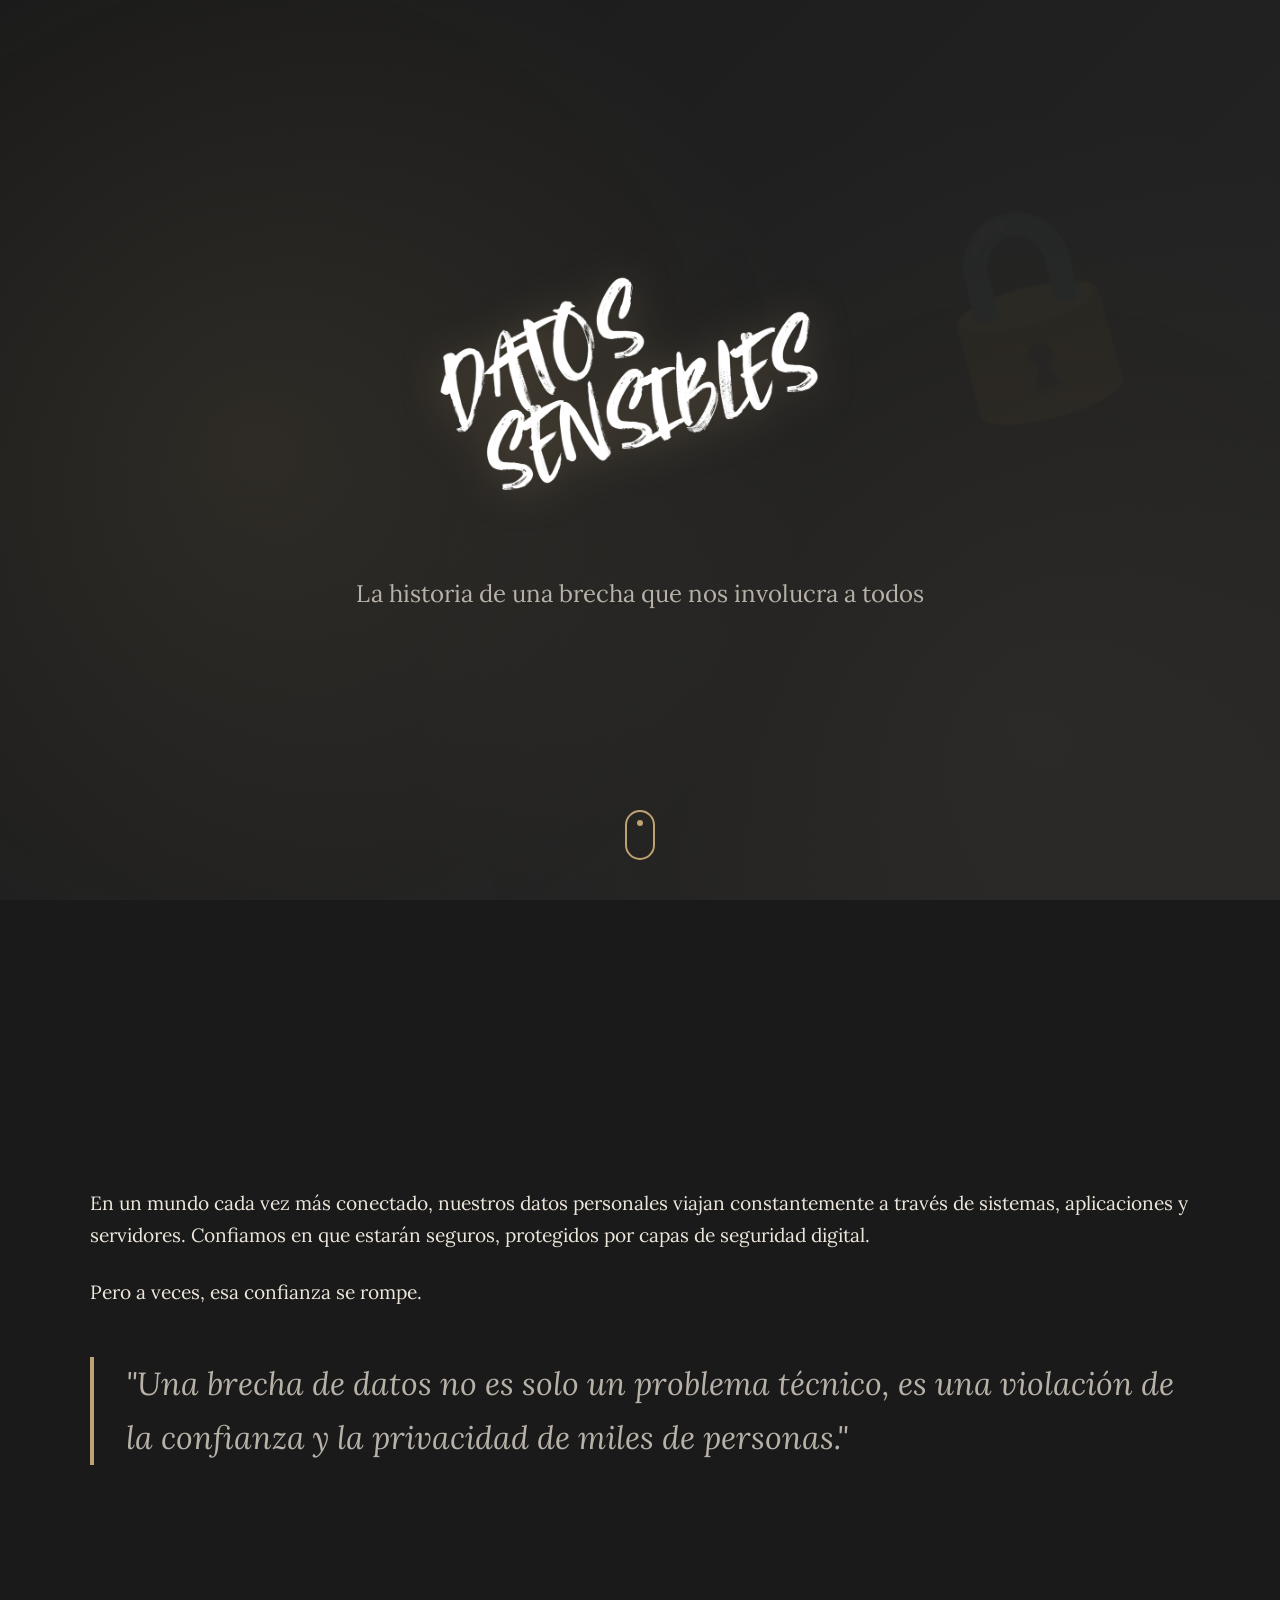
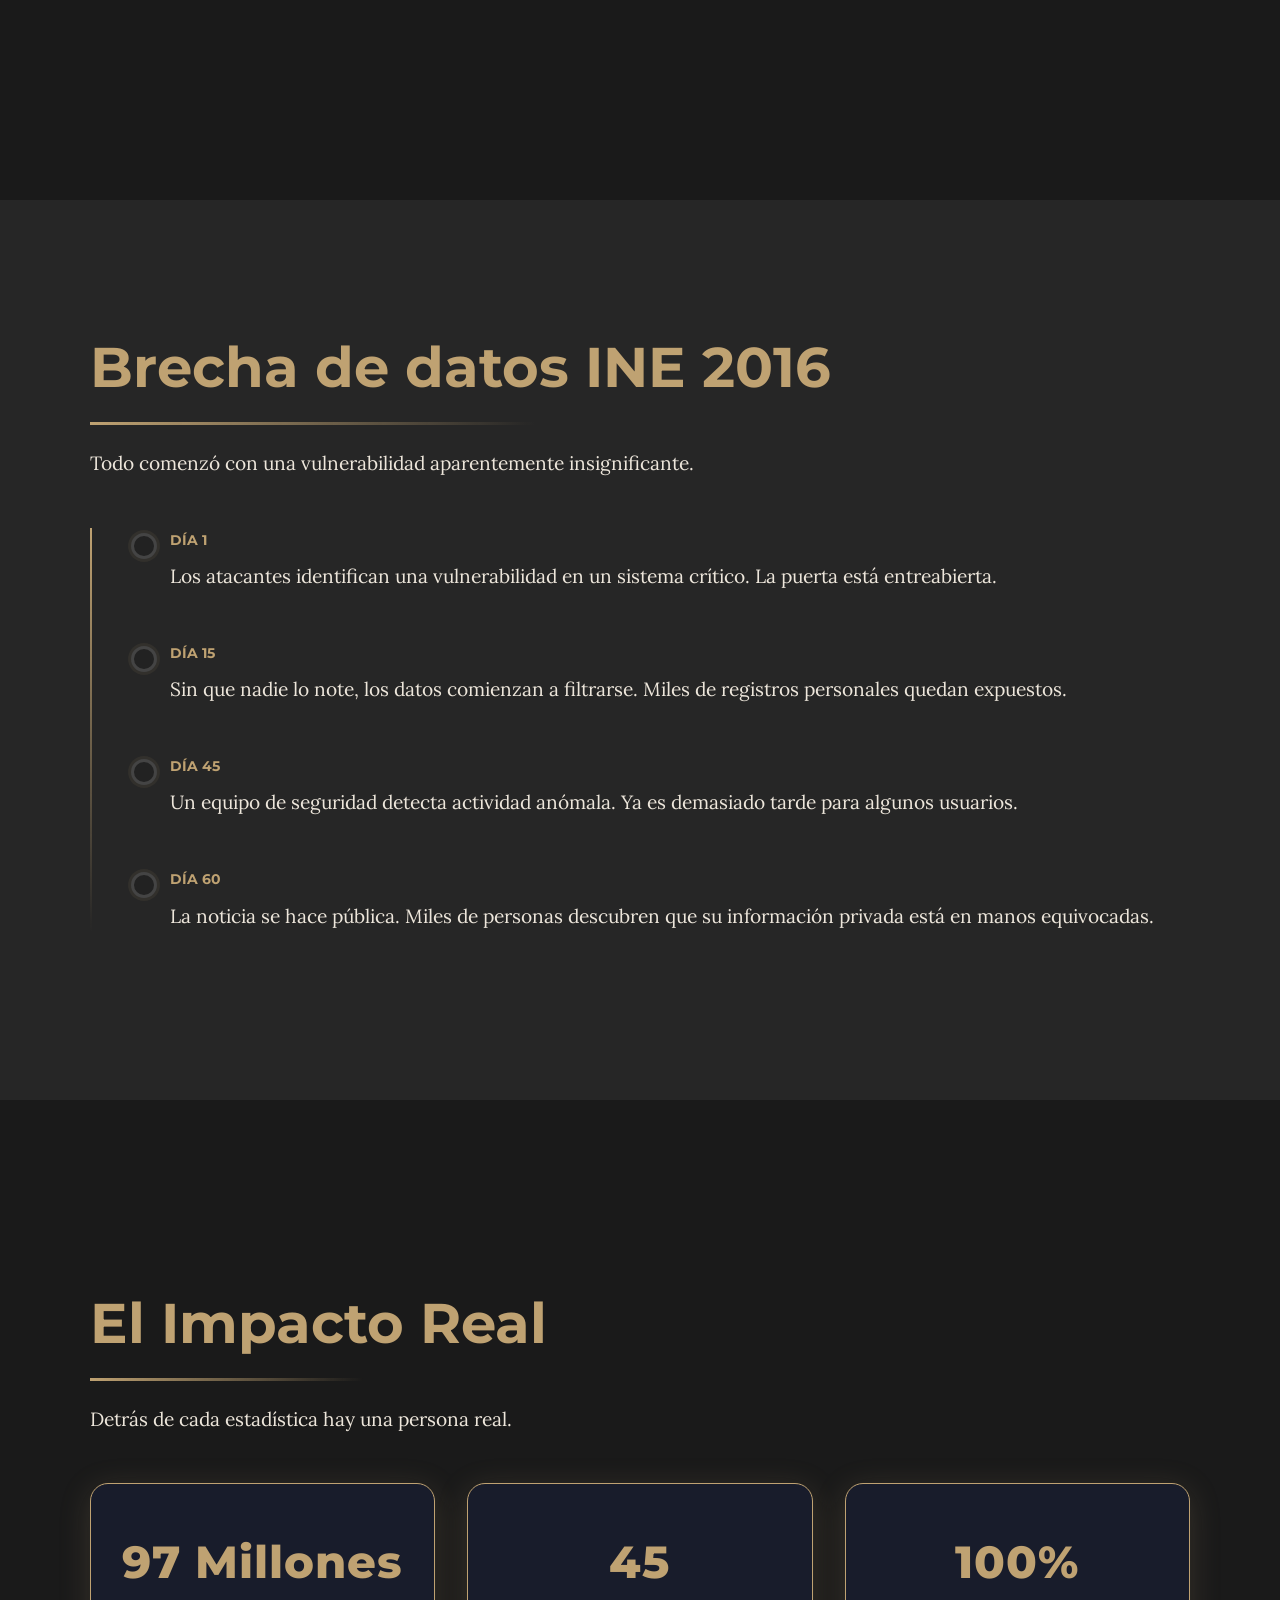
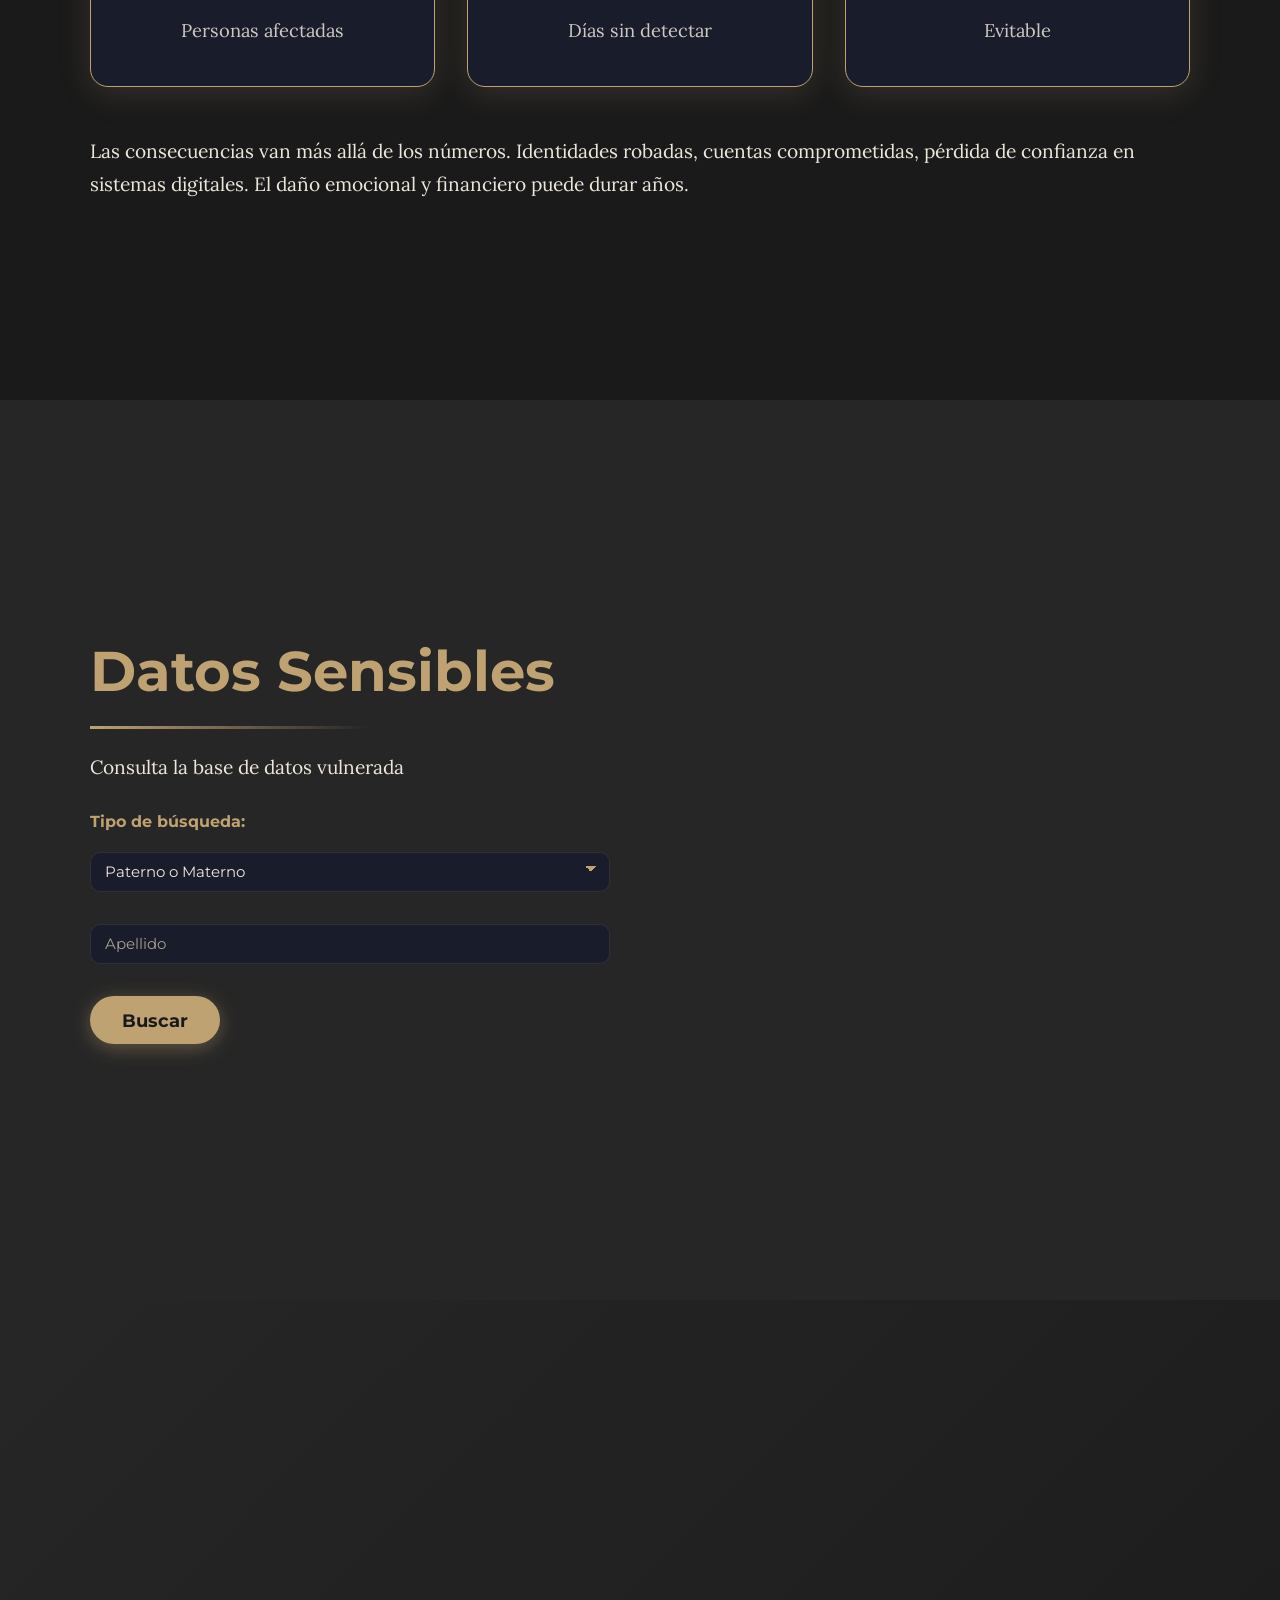
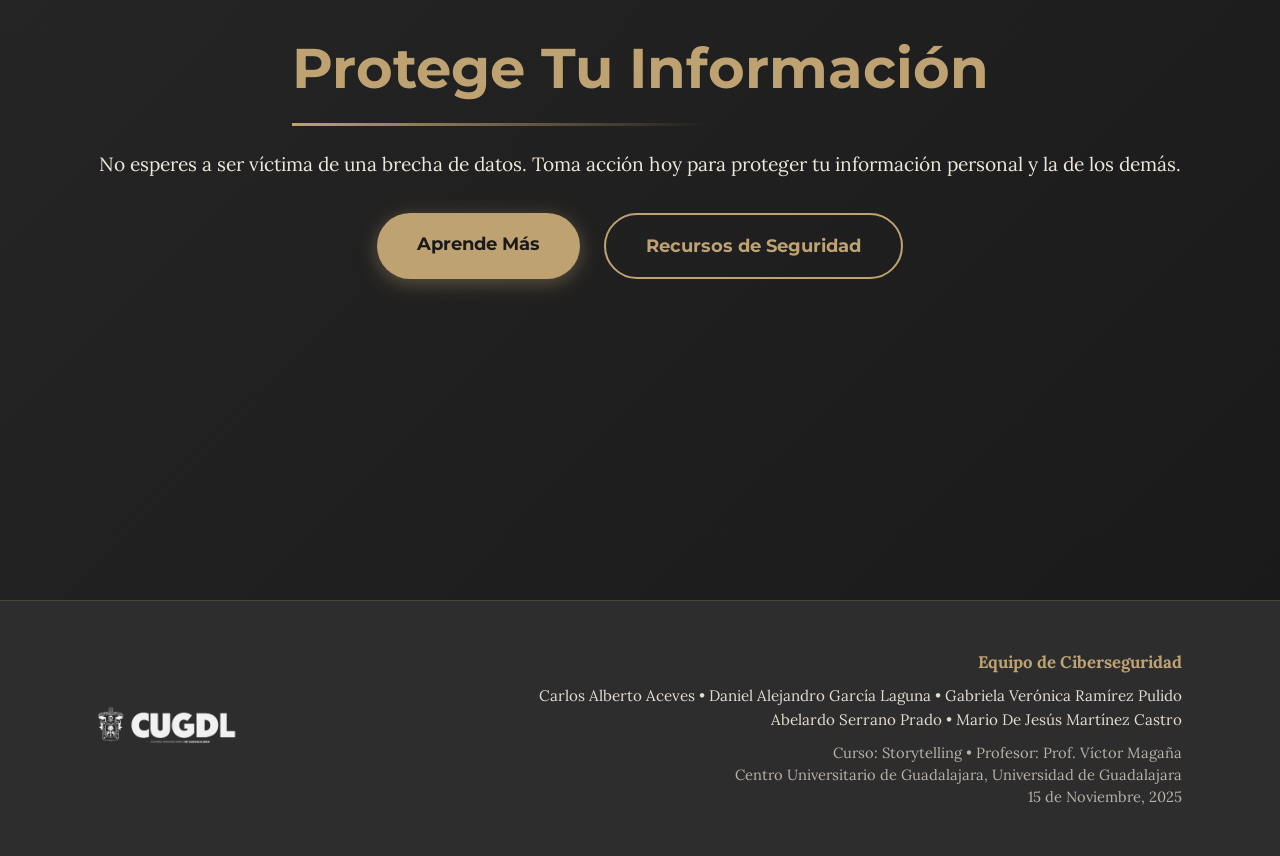
==== historia.html @ d186efa3 "Fix: Remove duplicate logo and misplaced CSS in hero section" ====
<!DOCTYPE html>
<html lang="es">
<head>
  <meta charset="UTF-8">
  <meta name="viewport" content="width=device-width, initial-scale=1.0">
  <title>Datos Sensibles - La Historia de una Brecha</title>
  <link href="https://fonts.googleapis.com/css2?family=Lora:ital@0;1&family=Montserrat:wght@400;700;900&display=swap" rel="stylesheet">
  <style>
    * {
      margin: 0;
      padding: 0;
      box-sizing: border-box;
    }

    body {
      font-family: 'Lora', serif;
      background: #1a1a1a;
      color: #EDE6DB;
      overflow-x: hidden;
      line-height: 1.7;
      position: relative;
    }

    /* Smooth scroll behavior */
    html {
      scroll-behavior: smooth;
    }

    /* Animated background elements */
    .bg-decoration {
      position: fixed;
      opacity: 0;
      pointer-events: none;
      z-index: 0;
      transition: opacity 1.5s ease, transform 1.5s ease;
    }

    .bg-decoration.active {
      opacity: 0.08;
    }

    .bg-lock {
      top: 15%;
      right: 10%;
      font-size: 200px;
      transform: rotate(-15deg);
    }

    .bg-shield {
      bottom: 20%;
      left: 8%;
      font-size: 180px;
      transform: rotate(10deg);
    }

    .bg-key {
      top: 50%;
      right: 5%;
      font-size: 150px;
      transform: rotate(25deg);
    }

    .bg-alert {
      top: 70%;
      left: 15%;
      font-size: 160px;
      transform: rotate(-20deg);
    }

    .bg-eye {
      top: 30%;
      left: 12%;
      font-size: 140px;
      transform: rotate(15deg);
    }

    .bg-network {
      bottom: 10%;
      right: 15%;
      font-size: 170px;
      transform: rotate(-10deg);
    }

    /* Hero Section */
    .hero {
      height: 100vh;
      display: flex;
      align-items: center;
      justify-content: center;
      text-align: center;
      position: relative;
  background: linear-gradient(135deg, rgba(26,26,26,0.65) 0%, rgba(45,45,45,0.65) 100%);
      overflow: hidden;
    }

    .hero::before {
      content: '';
      position: absolute;
      top: 0;
      left: 0;
      right: 0;
      bottom: 0;
      background: 
        radial-gradient(circle at 20% 50%, rgba(191, 162, 114, 0.1) 0%, transparent 50%),
        radial-gradient(circle at 80% 80%, rgba(191, 162, 114, 0.05) 0%, transparent 50%);
      animation: pulse 8s ease-in-out infinite;
    }

    @keyframes pulse {
      0%, 100% { opacity: 0.5; }
      50% { opacity: 1; }
    }

    .hero-content {
      position: relative;
      z-index: 2;
      max-width: 900px;
      padding: 2rem;
      opacity: 0;
      transform: translateY(30px);
      animation: fadeInUp 1.5s ease forwards;
    }

    @keyframes fadeInUp {
      to {
        opacity: 1;
        transform: translateY(0);
      }
    }

    .hero h1 {
      font-family: 'Montserrat', sans-serif;
      font-weight: 900;
      font-size: clamp(2.5rem, 8vw, 5rem);
      margin-bottom: 1rem;
      color: #BFA272;
  text-shadow: 0 4px 20px rgba(191, 162, 114, 0.3), 0 2px 8px rgba(0,0,0,0.25);
      letter-spacing: -0.02em;
    }

    .hero-logo {
      max-width: 600px;
      width: 90%;
      height: auto;
      margin-bottom: 1rem;
      filter: drop-shadow(0 4px 20px rgba(191,162,114,0.3));
      transition: transform 0.4s cubic-bezier(.77,0,.18,1), filter 0.4s cubic-bezier(.77,0,.18,1);
      cursor: pointer;
    }

    .hero-logo:hover {
      transform: scale(1.08) rotate(-2deg);
      filter: drop-shadow(0 8px 32px rgba(255,255,255,0.5));
    }

    .hero p {
      font-size: clamp(1.1rem, 2vw, 1.5rem);
      margin-bottom: 2rem;
      color: #B7B1A8;
    }

    .scroll-indicator {
      position: absolute;
      bottom: 40px;
      left: 50%;
      transform: translateX(-50%);
      animation: bounce 2s infinite;
    }

    @keyframes bounce {
      0%, 100% { transform: translate(-50%, 0); }
      50% { transform: translate(-50%, 10px); }
    }

    .scroll-indicator span {
      display: block;
      width: 30px;
      height: 50px;
      border: 2px solid #BFA272;
      border-radius: 25px;
      position: relative;
    }

    .scroll-indicator span::before {
      content: '';
      position: absolute;
      top: 8px;
      left: 50%;
      transform: translateX(-50%);
      width: 6px;
      height: 6px;
      background: #BFA272;
      border-radius: 50%;
      animation: scrollDot 2s infinite;
    }

    @keyframes scrollDot {
      0% { top: 8px; opacity: 1; }
      100% { top: 30px; opacity: 0; }
    }

    /* Sections */
    section {
      min-height: 100vh;
      padding: 6rem 2rem;
      position: relative;
      display: flex;
      align-items: center;
      justify-content: center;
      z-index: 1;
    }

    .section-content {
      max-width: 1100px;
      width: 100%;
      opacity: 0;
      transform: translateY(50px);
      transition: opacity 1s ease, transform 1s ease;
    }

    .section-content.visible {
      opacity: 1;
      transform: translateY(0);
    }

    .section-alt {
  background: rgba(45,45,45,0.65);
    }

    h2 {
      font-family: 'Montserrat', sans-serif;
      font-weight: 700;
      font-size: clamp(2rem, 5vw, 3.5rem);
      margin-bottom: 2rem;
      color: #BFA272;
      position: relative;
      display: inline-block;
    }

    h2::after {
      content: '';
      position: absolute;
      bottom: -10px;
      left: 0;
      width: 60%;
      height: 3px;
      background: linear-gradient(to right, #BFA272, transparent);
    }

    h3 {
      font-family: 'Montserrat', sans-serif;
      font-weight: 700;
      font-size: clamp(1.3rem, 3vw, 1.8rem);
      margin: 2rem 0 1rem;
      color: #B7B1A8;
    }

    p {
      font-size: clamp(1rem, 2vw, 1.2rem);
      margin-bottom: 1.5rem;
      color: #EDE6DB;
    }

    /* Timeline */
    .timeline {
      position: relative;
      padding-left: 50px;
      margin: 3rem 0;
    }

    .timeline::before {
      content: '';
      position: absolute;
      left: 0;
      top: 0;
      bottom: 0;
      width: 2px;
      background: linear-gradient(to bottom, #BFA272, transparent);
    }

    .timeline-item {
      position: relative;
      margin-bottom: 3rem;
      padding-left: 30px;
    }

    .timeline-item::before {
      content: '';
      position: absolute;
      left: -9px;
      top: 5px;
      width: 20px;
      height: 20px;
      border-radius: 50%;
  background: #222;
  border: 3px solid #444;
  box-shadow: 0 0 0 3px rgba(191, 162, 114, 0.08);
  transition: box-shadow 0.5s cubic-bezier(.77,0,.18,1), background 0.5s cubic-bezier(.77,0,.18,1);
    }
    .timeline-item.visible::before {
  box-shadow: 0 0 16px 6px rgba(191,162,114,0.7), 0 0 0 3px rgba(191,162,114,0.2);
  background: #BFA272;
  border: 3px solid #1a1a1a;
    }


    .timeline-date {
      font-family: 'Montserrat', sans-serif;
      font-weight: 700;
      color: #BFA272;
      font-size: 0.9rem;
      margin-bottom: 0.5rem;
    }

    /* Stats Grid */
    .stats-grid {
      display: grid;
      grid-template-columns: repeat(auto-fit, minmax(250px, 1fr));
      gap: 2rem;
      margin: 3rem 0;
    }

    .stat-card {
  background: #181c2b;
  border-radius: 18px;
  border: 1.5px solid #bfa272;
  box-shadow: 0 6px 32px rgba(191, 162, 114, 0.18);
  padding: 2.5rem 1.5rem;
  text-align: center;
  transition: transform 0.3s, box-shadow 0.3s;
  color: #ede6db;
  display: flex;
  flex-direction: column;
  align-items: center;
  justify-content: center;
    }

    .stat-card:hover {
  transform: translateY(-8px) scale(1.03);
  box-shadow: 0 16px 48px rgba(191, 162, 114, 0.28);
    }

    .stat-number {
  font-family: 'Montserrat', 'Lora', serif;
  font-size: 2.8rem;
  font-weight: 800;
  color: #bfa272;
  margin-bottom: 0.7rem;
  letter-spacing: 1px;
    }

    .stat-label {
  font-family: 'Lora', serif;
  font-size: 1.15rem;
  color: #ede6db;
  opacity: 0.85;
  margin-top: 0.2rem;
    }

    /* Result card styles for search results */
    .result-card {
      background: #0f1520; /* slightly darker than section */
      border-radius: 12px;
      border: 1px solid rgba(191,162,114,0.16);
      padding: 1.25rem;
      margin: 1rem 0;
      box-shadow: 0 8px 28px rgba(0,0,0,0.45);
      transition: transform 0.18s ease, box-shadow 0.18s ease;
    }
    .result-card:hover {
      transform: translateY(-6px);
      box-shadow: 0 18px 48px rgba(0,0,0,0.6);
    }
    .result-header {
      font-family: 'Montserrat', sans-serif;
      font-weight: 700;
      color: #BFA272;
      margin-bottom: 0.75rem;
      font-size: 1.05rem;
    }
    .result-grid {
      display: grid;
      grid-template-columns: repeat(2, minmax(0,1fr));
      gap: 0.45rem 1.25rem;
      align-items: start;
    }
    .result-row {
      display: flex;
      gap: 0.6rem;
      align-items: flex-start;
    }
    /* fallback: any result-row marked hidden will be removed from layout */
    .result-row.hidden { display: none !important; }
    .result-key {
      color: #BFA272;
      font-weight: 700;
      min-width: 120px;
      flex: 0 0 140px;
      font-size: 0.95rem;
    }
    .result-val {
      color: #EDE6DB;
      font-family: 'Lora', serif;
      font-size: 0.95rem;
      white-space: normal;
      word-break: break-word;
    }
    @media (max-width: 680px) {
      .result-grid { grid-template-columns: 1fr; }
      .result-key { min-width: 100px; flex: 0 0 120px; }
    }

    /* CTA Section */
    .cta-section {
  background: linear-gradient(135deg, rgba(45,45,45,0.65) 0%, rgba(26,26,26,0.65) 100%);
      text-align: center;
    }

    .cta-buttons {
      display: flex;
      gap: 1.5rem;
      justify-content: center;
      flex-wrap: wrap;
      margin-top: 2rem;
    }

    .btn {
      font-family: 'Montserrat', sans-serif;
      font-weight: 700;
      padding: 1rem 2.5rem;
      border: none;
      border-radius: 50px;
      cursor: pointer;
      font-size: 1.1rem;
      transition: all 0.3s ease;
      text-decoration: none;
      display: inline-block;
    }

    .btn-primary {
      background: #BFA272;
      color: #1a1a1a;
      box-shadow: 0 4px 20px rgba(191, 162, 114, 0.4);
    }

    .btn-primary:hover {
      background: #d4b788;
      transform: translateY(-3px);
      box-shadow: 0 6px 30px rgba(191, 162, 114, 0.6);
    }

    /* Search form styles: improved selects, inputs and layout */
    #searchForm {
      display: flex;
      flex-direction: column;
      gap: 0.8rem;
      align-items: flex-start;
      max-width: 920px;
      width: 100%;
      margin-top: 1rem;
    }

    #searchForm label {
      color: #BFA272;
      font-family: 'Montserrat', sans-serif;
      font-weight: 700;
      margin-bottom: 0.25rem;
    }

    #searchForm select,
    #searchForm input[type="text"] {
      background: #181c2b;
      color: #EDE6DB;
      border: 1px solid rgba(191,162,114,0.14);
      padding: 0.6rem 0.9rem;
      border-radius: 10px;
      font-family: 'Montserrat', sans-serif;
      font-size: 0.95rem;
      width: 100%;
      max-width: 520px;
      transition: box-shadow 0.15s ease, transform 0.06s ease, border-color 0.12s ease;
      -webkit-appearance: none;
      -moz-appearance: none;
      appearance: none;
    }

    /* Decorative arrow for selects while keeping native accessibility */
    #searchForm select {
      background-image: linear-gradient(45deg, transparent 50%, #BFA272 50%), linear-gradient(135deg, #BFA272 50%, transparent 50%);
      background-position: calc(100% - 18px) calc(50% - 3px), calc(100% - 12px) calc(50% - 3px);
      background-size: 6px 6px, 6px 6px;
      background-repeat: no-repeat;
      padding-right: 2.4rem;
    }

    #searchForm input::placeholder {
      color: #A79E8F;
      opacity: 1;
    }

    #searchForm select:focus,
    #searchForm input[type="text"]:focus {
      outline: none;
      border-color: #BFA272;
      box-shadow: 0 0 0 4px rgba(191,162,114,0.09);
      transform: translateY(-1px);
    }

    /* Allow grouping fields horizontally on larger screens */
    #searchFields {
      display: flex;
      gap: 0.8rem;
      width: 100%;
      flex-wrap: wrap;
      align-items: center;
    }

    #searchFields > * { /* controls inside searchFields */
      margin: 0.2rem 0;
    }

    /* small modifier for compact selects (like the label select) */
    #searchFields .compact,
    #searchForm .compact {
      max-width: 170px;
    }

    /* Adjust the submit button alignment */
    #searchForm button {
      margin-top: 0.4rem;
      align-self: flex-start;
      padding: 0.85rem 2rem;
      border-radius: 40px;
    }

    @media (max-width: 680px) {
      #searchForm select,
      #searchForm input[type="text"] {
        max-width: 100%;
      }
      #searchForm button {
        width: 100%;
        max-width: 360px;
      }
      #searchFields {
        flex-direction: column;
        align-items: stretch;
      }
    }

    .btn-secondary {
      background: transparent;
      color: #BFA272;
      border: 2px solid #BFA272;
    }

    .btn-secondary:hover {
      background: rgba(191, 162, 114, 0.1);
      transform: translateY(-3px);
    }

    /* Quote */
    .quote {
      font-family: 'Lora', serif;
      font-style: italic;
      font-size: clamp(1.3rem, 3vw, 2rem);
      color: #B7B1A8;
      border-left: 4px solid #BFA272;
      padding-left: 2rem;
      margin: 3rem 0;
    }

    /* Footer */
    footer {
      background: #2d2d2d;
      padding: 3rem 2rem;
      color: #B7B1A8;
      border-top: 1px solid rgba(191, 162, 114, 0.2);
    }

    /* Footer layout: logo left, team info right on wide screens */
    .footer-inner {
      display: flex;
      align-items: center;
      gap: 1.5rem;
      max-width: 1100px;
      margin: 0 auto;
      width: 100%;
      padding: 0 0.5rem;
      box-sizing: border-box;
      justify-content: space-between;
    }

    .footer-logo img {
      max-width: 140px;
      width: 100%;
      height: auto;
      display: block;
      filter: none;
      opacity: 0.95;
      transition: transform 0.18s ease, opacity 0.18s ease;
    }
    .footer-logo a { display: inline-block; }
    .footer-logo a:hover .footer-logo img,
    .footer-logo a:focus .footer-logo img {
      transform: translateY(-4px) scale(1.02);
      opacity: 1;
    }
    .footer-logo a { cursor: pointer; }

    /* Right column with team name and details */
    .footer-right {
      color: #B7B1A8;
      font-size: 0.95rem;
      line-height: 1.6;
      text-align: right;
      flex: 1 1 auto;
      min-width: 220px;
    }

    .team-name {
      color: #BFA272;
      font-weight: 700;
      display: block;
      margin-bottom: 0.5rem;
      font-size: 1.05rem;
    }

    .team-list {
      color: #EDE6DB;
      opacity: 0.95;
      margin-bottom: 0.6rem;
      white-space: normal;
    }

    .footer-meta {
      margin-top: .4rem;
      color: #B7B1A8;
      font-size: 0.92rem;
      line-height: 1.5;
    }

    @media (max-width: 680px) {
      .footer-inner {
        flex-direction: column;
        align-items: center;
        text-align: center;
      }
      .footer-logo img {
        max-width: 120px;
      }
      .footer-right {
        text-align: center;
        min-width: 0;
        margin-top: 0.6rem;
      }
    }

    /* Responsive */
    @media (max-width: 768px) {
      section {
        padding: 4rem 1.5rem;
      }

      .timeline {
        padding-left: 30px;
      }

      .cta-buttons {
        flex-direction: column;
        align-items: center;
      }

      .btn {
        width: 100%;
        max-width: 300px;
      }
    }

    /* Progress bar */
    .progress-bar {
      position: fixed;
      top: 0;
      left: 0;
      height: 4px;
      background: #BFA272;
      z-index: 1000;
      transition: width 0.1s ease;
    }
  </style>
</head>
<body>
  <div class="progress-bar" id="progressBar"></div>

  <!-- Background decorative elements -->
  <div class="bg-decoration bg-lock">🔒</div>
  <div class="bg-decoration bg-shield">🛡️</div>
  <div class="bg-decoration bg-key">🔑</div>
  <div class="bg-decoration bg-alert">⚠️</div>
  <div class="bg-decoration bg-eye">👁️</div>
  <div class="bg-decoration bg-network">🌐</div>

  <!-- Hero Section -->
  <div class="hero">
    <div class="hero-content">
      <img class="hero-logo" src="moodboard/images/logo.png" alt="Datos Sensibles Logo">
      <p>La historia de una brecha que nos involucra a todos</p>
    </div>
    <div class="scroll-indicator">
      <span></span>
    </div>
  </div>

  <!-- Introduction -->
  <section>
    <div class="section-content">
      <p>En un mundo cada vez más conectado, nuestros datos personales viajan constantemente a través de sistemas, aplicaciones y servidores. Confiamos en que estarán seguros, protegidos por capas de seguridad digital.</p>
      <p>Pero a veces, esa confianza se rompe.</p>
      <div class="quote">
        "Una brecha de datos no es solo un problema técnico, es una violación de la confianza y la privacidad de miles de personas."
      </div>
    </div>
  </section>

  <!-- The Breach -->
  <section class="section-alt">
    <div class="section-content">
      <h2>Brecha de datos INE 2016</h2>
      <p>Todo comenzó con una vulnerabilidad aparentemente insignificante.</p>
      
      <div class="timeline">
        <div class="timeline-item">
          <div class="timeline-date">DÍA 1</div>
          
          <p>Los atacantes identifican una vulnerabilidad en un sistema crítico. La puerta está entreabierta.</p>
        </div>
        
        <div class="timeline-item">
          <div class="timeline-date">DÍA 15</div>
          
          <p>Sin que nadie lo note, los datos comienzan a filtrarse. Miles de registros personales quedan expuestos.</p>
        </div>
        
        <div class="timeline-item">
          <div class="timeline-date">DÍA 45</div>
          
          <p>Un equipo de seguridad detecta actividad anómala. Ya es demasiado tarde para algunos usuarios.</p>
        </div>
        
        <div class="timeline-item">
          <div class="timeline-date">DÍA 60</div>
          
          <p>La noticia se hace pública. Miles de personas descubren que su información privada está en manos equivocadas.</p>
        </div>
      </div>
    </div>
  </section>

  <!-- Impact -->
  <section>
    <div class="section-content">
      <h2>El Impacto Real</h2>
      <p>Detrás de cada estadística hay una persona real.</p>
      
      <div class="stats-grid">
        <div class="stat-card">
          <span class="stat-number">97 Millones</span>
          <span class="stat-label">Personas afectadas</span>
        </div>
        <div class="stat-card">
          <span class="stat-number">45</span>
          <span class="stat-label">Días sin detectar</span>
        </div>
        <div class="stat-card">
          <span class="stat-number">100%</span>
          <span class="stat-label">Evitable</span>
        </div>
      </div>

      <p>Las consecuencias van más allá de los números. Identidades robadas, cuentas comprometidas, pérdida de confianza en sistemas digitales. El daño emocional y financiero puede durar años.</p>
    </div>
  </section>

  <!-- Prevention -->
  <section class="section-alt" id="prevention">
    <div class="section-content">
      <h2>Datos Sensibles<h2></h2>
      <p>Consulta la base de datos vulnerada <p></p>
      <form id="searchForm" style="margin-bottom:2rem;">
        <label for="searchType">Tipo de búsqueda:</label>
        <select id="searchType" name="searchType">
          <option value="paterno_or_materno">Paterno o Materno</option>
          <option value="paterno_and_materno">Paterno y Materno</option>
          <option value="full_name">Nombre completo</option>
        </select>
        <div id="searchFields" style="margin-top:1rem;"></div>
        <button type="submit" class="btn btn-primary" style="margin-top:1rem;">Buscar</button>
      </form>
      <div id="searchResults"></div>
    </div>
  </section>

  <!-- Call to Action -->
  <section class="cta-section">
    <div class="section-content">
      <h2>Protege Tu Información</h2>
      <p>No esperes a ser víctima de una brecha de datos. Toma acción hoy para proteger tu información personal y la de los demás.</p>
      
      <div class="cta-buttons">
  <a href="https://www.cisa.gov/" class="btn btn-primary" target="_blank" rel="noopener">Aprende Más</a>
  <a href="https://www.cybersecurityguide.org/resources/" class="btn btn-secondary" target="_blank" rel="noopener">Recursos de Seguridad</a>
      </div>
    </div>
  </section>

  <!-- Footer -->
  <footer>
    <div class="footer-inner">
      <div class="footer-logo">
        <a href="https://cugdl.udg.mx/" target="_blank" rel="noopener noreferrer" title="Sitio CUGDL" aria-label="Ir al sitio del Centro Universitario de Guadalajara">
          <img src="moodboard/images/CUGDL_LOGO2.png" alt="CUGDL Logo">
        </a>
      </div>
      <div class="footer-right">
        <span class="team-name">Equipo de Ciberseguridad</span>
        <div class="team-list">Carlos Alberto Aceves • Daniel Alejandro García Laguna • Gabriela Verónica Ramírez Pulido<br>
        Abelardo Serrano Prado • Mario De Jesús Martínez Castro</div>
        <div class="footer-meta">Curso: Storytelling • Profesor: Prof. Víctor Magaña<br>
        Centro Universitario de Guadalajara, Universidad de Guadalajara<br>
        15 de Noviembre, 2025</div>
      </div>
    </div>
  </footer>

  <script>
    // --- Prevention AJAX UI ---
    const searchTypeSelect = document.getElementById('searchType');
    const searchFieldsDiv = document.getElementById('searchFields');
    const searchForm = document.getElementById('searchForm');
    const searchResultsDiv = document.getElementById('searchResults');

    const FIELD_LABELS = [
      "NOMBRE", "PATERNO", "MATERNO", "FECNAC", "CALLE", "COLONIA", "CURP"
    ];

    // Show-only list: limit the displayed fields to this ordered list
    const SHOW_FIELDS = [
      "NOMBRE", "PATERNO", "MATERNO", "FECNAC", "CALLE", "COLONIA", "CURP"
    ];

    function renderFields(type) {
      let html = '';
      if (type === 'single') {
        html += '<label for="label">Campo:</label>';
        html += '<select id="label" name="label" class="compact">';
        FIELD_LABELS.forEach(lbl => {
          html += `<option value="${lbl}">${lbl}</option>`;
        });
        html += '</select>';
        html += '<input type="text" id="value" name="value" placeholder="Valor exacto" required />';
      } else if (type === 'paterno_or_materno') {
        html += '<input type="text" id="term" name="term" placeholder="Apellido" required />';
      } else if (type === 'paterno_and_materno') {
        html += '<input type="text" id="paterno" name="paterno" placeholder="Paterno" required />';
        html += '<input type="text" id="materno" name="materno" placeholder="Materno" required />';
      } else if (type === 'full_name') {
        html += '<input type="text" id="nombre" name="nombre" placeholder="Nombre" required />';
        html += '<input type="text" id="paterno" name="paterno" placeholder="Paterno" required />';
        html += '<input type="text" id="materno" name="materno" placeholder="Materno" required />';
      }
      searchFieldsDiv.innerHTML = html;
    }

    searchTypeSelect.addEventListener('change', e => {
      renderFields(e.target.value);
    });
    renderFields(searchTypeSelect.value);

    searchForm.addEventListener('submit', async function(e) {
      e.preventDefault();
      const type = searchTypeSelect.value;
      let payload = { type };
      if (type === 'single') {
        payload.label = document.getElementById('label').value;
        payload.value = document.getElementById('value').value;
      } else if (type === 'paterno_or_materno') {
        payload.term = document.getElementById('term').value;
      } else if (type === 'paterno_and_materno') {
        payload.paterno = document.getElementById('paterno').value;
        payload.materno = document.getElementById('materno').value;
      } else if (type === 'full_name') {
        payload.nombre = document.getElementById('nombre').value;
        payload.paterno = document.getElementById('paterno').value;
        payload.materno = document.getElementById('materno').value;
      }
      searchResultsDiv.innerHTML = '<p>Buscando...</p>';
      try {
        const res = await fetch('/api/search', {
          method: 'POST',
          headers: { 'Content-Type': 'application/json' },
          body: JSON.stringify(payload)
        });

        // Better error handling: if server returns a non-2xx code, show details
        if (!res.ok) {
          const text = await res.text();
          console.error('API returned error', res.status, res.statusText, text);
          searchResultsDiv.innerHTML = `<p>Error del servidor: ${res.status} ${res.statusText}</p><pre style="white-space:pre-wrap;color:#bfa272;">${text.slice(0,1000)}</pre>`;
          return;
        }

        const results = await res.json();
        if (!Array.isArray(results) || results.length === 0) {
          searchResultsDiv.innerHTML = '<p>No se encontraron resultados.</p>';
        } else {
          let html = `<p>Resultados encontrados: ${results.length}</p>`;
          results.slice(0, 10).forEach((client, idx) => {
            html += `<div class="result-card">`;
            html += `<div class="result-header">Resultado #${idx+1}</div>`;
            html += `<div class="result-grid">`;
            // Render only the fields listed in SHOW_FIELDS (keeps ordering predictable)
            SHOW_FIELDS.forEach(lbl => {
              const safeVal = (client[lbl] || 'N/A');
              html += `<div class="result-row"><span class="result-key">${lbl}:</span><span class="result-val">${safeVal}</span></div>`;
            });
            html += `</div>`; // result-grid
            html += `</div>`; // result-card
          });
          if (results.length > 10) html += `<p>Mostrando los primeros 10 resultados.</p>`;
          searchResultsDiv.innerHTML = html;
        }
      } catch (err) {
        console.error('Fetch error:', err);
        const msg = err && err.message ? err.message : String(err);
        searchResultsDiv.innerHTML = `<p>Error al consultar la base de datos: ${msg}</p>`;
      }
    });
    // Progress bar
    window.addEventListener('scroll', () => {
      const h = document.documentElement;
      const b = document.body;
      const st = 'scrollTop';
      const sh = 'scrollHeight';
      const percent = (h[st] || b[st]) / ((h[sh] || b[sh]) - h.clientHeight) * 100;
      document.getElementById('progressBar').style.width = percent + '%';
    });

    // Animated background elements based on scroll
    window.addEventListener('scroll', () => {
      const scrollPercentage = (window.scrollY / (document.documentElement.scrollHeight - window.innerHeight)) * 100;
      const decorations = document.querySelectorAll('.bg-decoration');
      
      decorations.forEach((decoration, index) => {
        const startPercent = (index * 16.66); // Each appears at different scroll points
        const endPercent = startPercent + 20;
        
        if (scrollPercentage >= startPercent && scrollPercentage <= endPercent) {
          decoration.classList.add('active');
        } else {
          decoration.classList.remove('active');
        }
      });
    });

    // Intersection Observer for fade-in and slide-up animations
    // For section content and stat cards: instant animation
    const observer = new IntersectionObserver((entries) => {
      entries.forEach(entry => {
        entry.target.classList.toggle('visible', entry.isIntersecting);
      });
    }, { threshold: 0.1 });

    document.querySelectorAll('.section-content').forEach(section => {
      observer.observe(section);
    });
    document.querySelectorAll('.stat-card').forEach(card => {
      observer.observe(card);
    });

    // Timeline dots: illuminate one by one with 2s delay between each
    const timelineItems = Array.from(document.querySelectorAll('.timeline-item'));
    let dotsOn = false;
    let resetTimeout = null;
    function illuminateDotsSequentially() {
      if (dotsOn) return;
      dotsOn = true;
      timelineItems.forEach((item, idx) => {
        setTimeout(() => {
          item.classList.add('visible');
        }, idx * 2000);
      });
      // Reset all dots after 8 seconds
      if (resetTimeout) clearTimeout(resetTimeout);
      resetTimeout = setTimeout(() => {
        timelineItems.forEach(item => item.classList.remove('visible'));
        dotsOn = false;
      }, 8000);
    }
    function turnOffDotsSequentially() {
      if (!dotsOn) return;
      dotsOn = false;
      if (resetTimeout) clearTimeout(resetTimeout);
      timelineItems.forEach((item, idx) => {
        setTimeout(() => {
          item.classList.remove('visible');
        }, idx * 2000);
      });
    }

    // Observe the timeline container
    const timeline = document.querySelector('.timeline');
    if (timeline) {
      const timelineObserver = new IntersectionObserver((entries) => {
        entries.forEach(entry => {
          if (entry.isIntersecting) {
            illuminateDotsSequentially();
          } else {
            turnOffDotsSequentially();
          }
        });
      }, { threshold: 0.1 });
      timelineObserver.observe(timeline);
    }

    // Smooth scroll for anchor links
    document.querySelectorAll('a[href^="#"]').forEach(anchor => {
      anchor.addEventListener('click', function (e) {
        e.preventDefault();
        const target = document.querySelector(this.getAttribute('href'));
        if (target) {
          target.scrollIntoView({ behavior: 'smooth' });
        }
      });
    });
  </script>
</body>
</html>
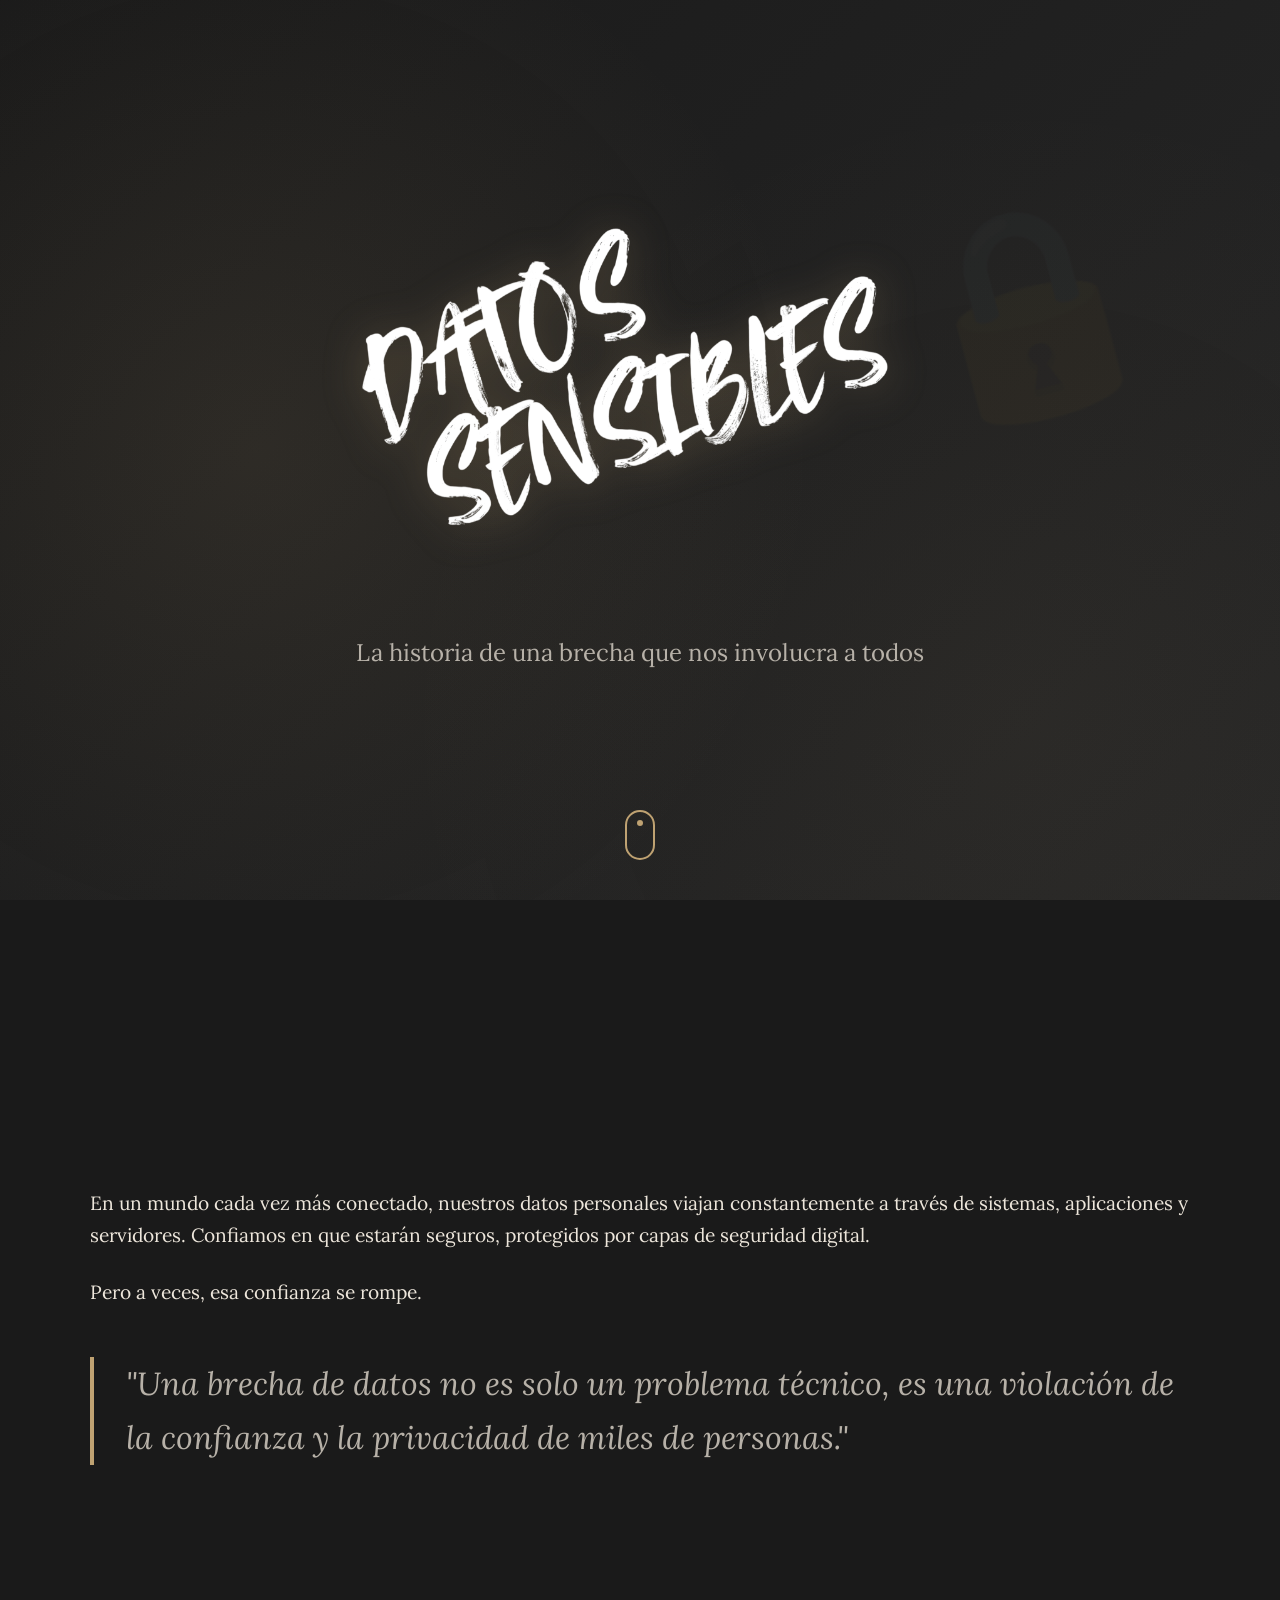
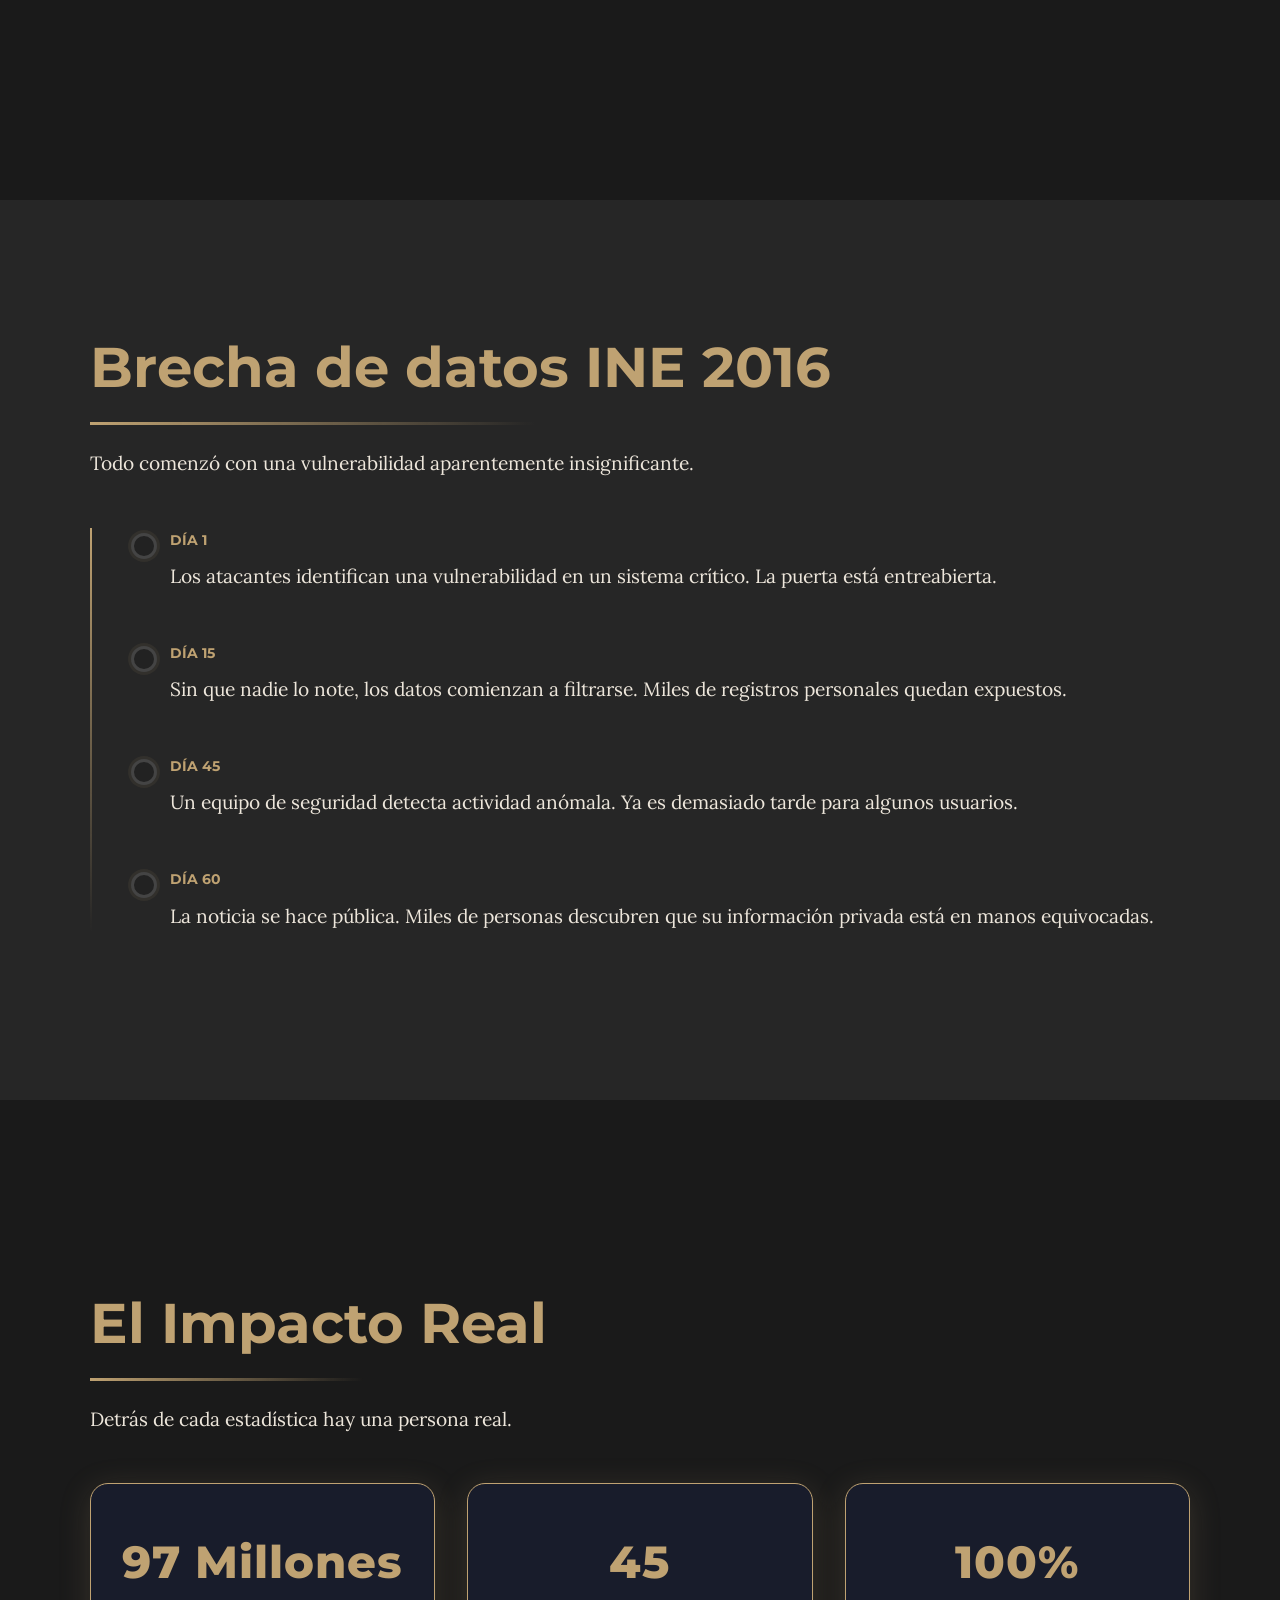
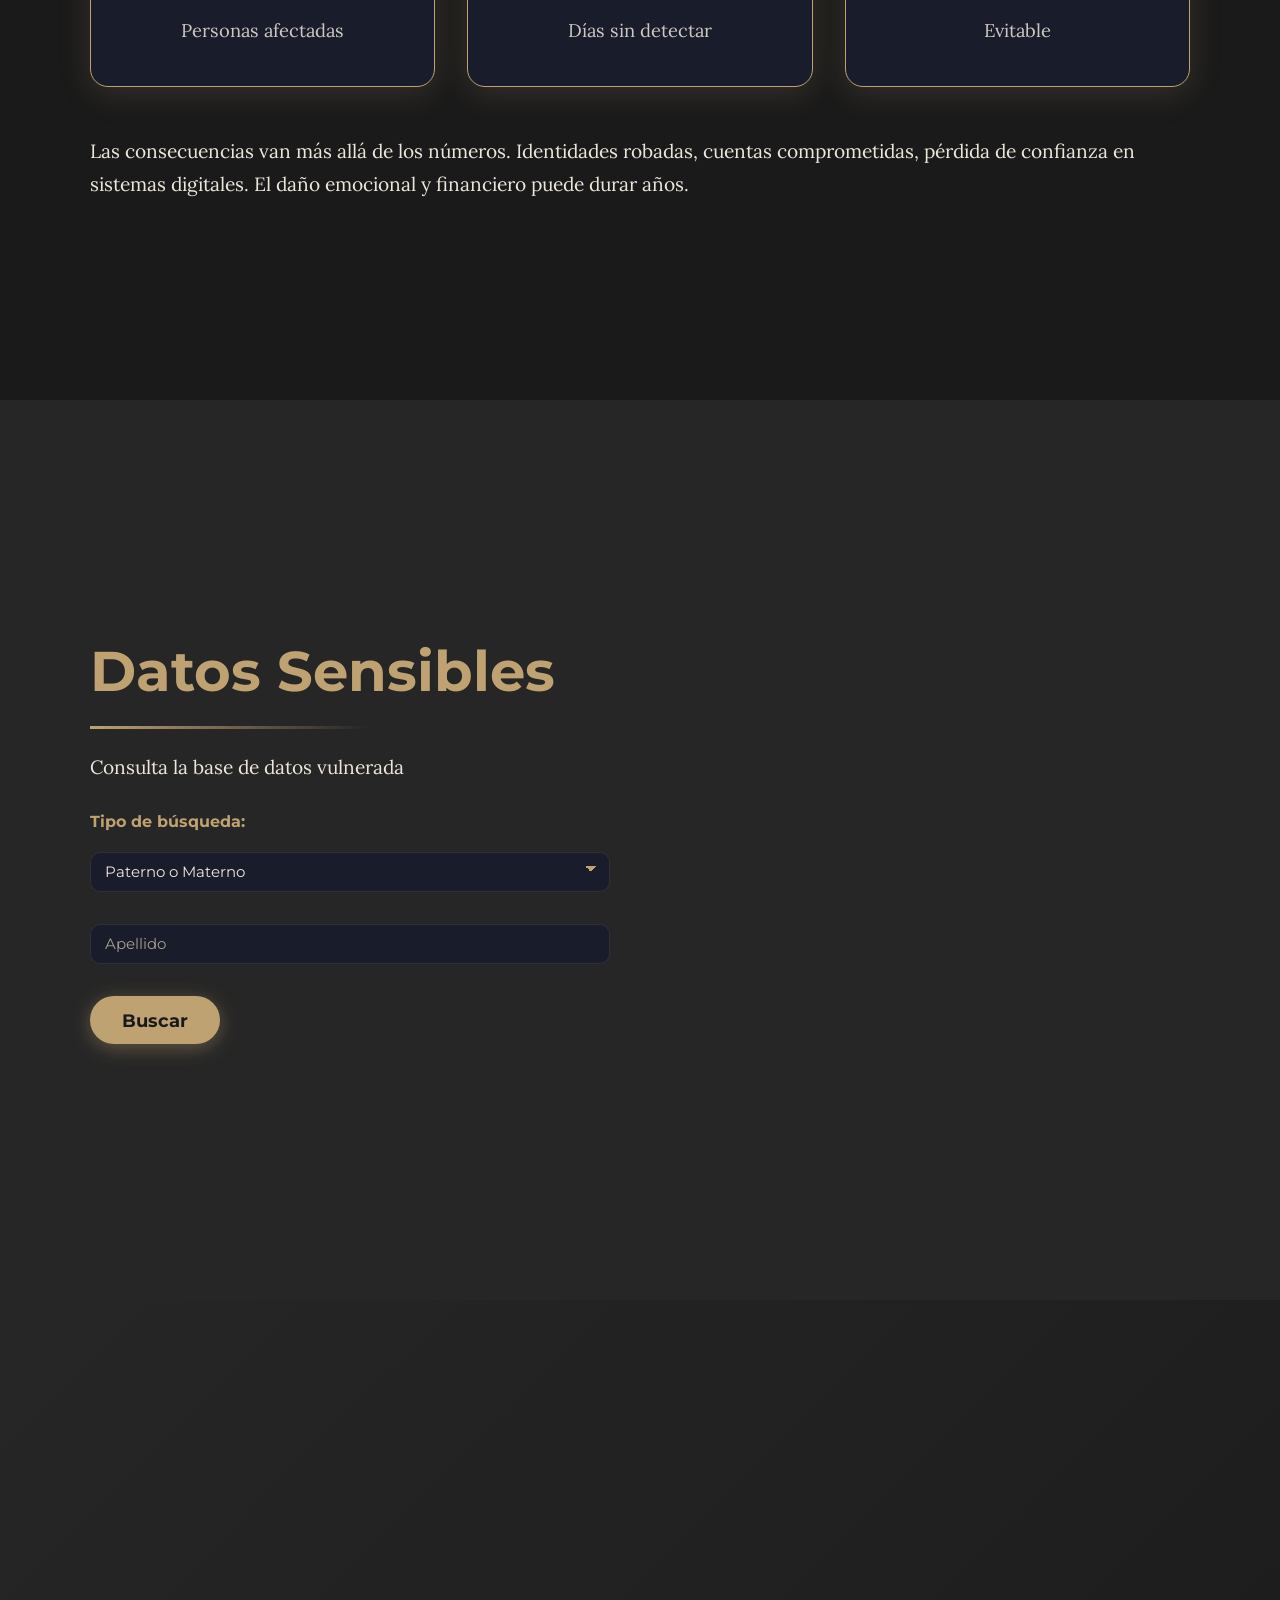
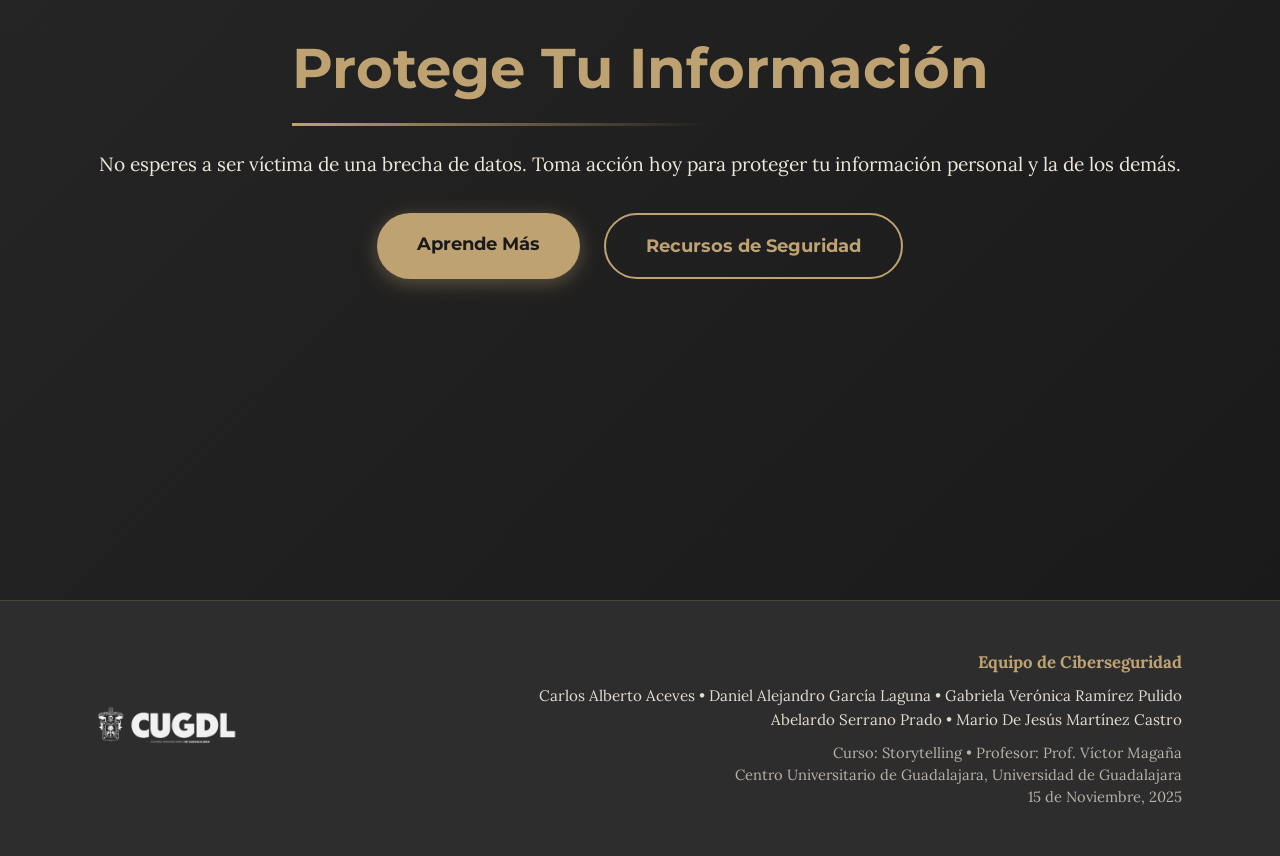
==== commit 8613f6b7: "Increase hero logo size by 50% (600px -> 900px)" ====
--- a/historia.html
+++ b/historia.html
@@ -138,25 +138,19 @@
       letter-spacing: -0.02em;
     }
 
+    .hero p {
+      font-size: clamp(1.1rem, 2vw, 1.5rem);
+      margin-bottom: 2rem;
+      color: #B7B1A8;
+    }
+
+    /* Hero logo styling */
     .hero-logo {
-      max-width: 600px;
+      max-width: 900px;
       width: 90%;
       height: auto;
       margin-bottom: 1rem;
       filter: drop-shadow(0 4px 20px rgba(191,162,114,0.3));
-      transition: transform 0.4s cubic-bezier(.77,0,.18,1), filter 0.4s cubic-bezier(.77,0,.18,1);
-      cursor: pointer;
-    }
-
-    .hero-logo:hover {
-      transform: scale(1.08) rotate(-2deg);
-      filter: drop-shadow(0 8px 32px rgba(255,255,255,0.5));
-    }
-
-    .hero p {
-      font-size: clamp(1.1rem, 2vw, 1.5rem);
-      margin-bottom: 2rem;
-      color: #B7B1A8;
     }
 
     .scroll-indicator {
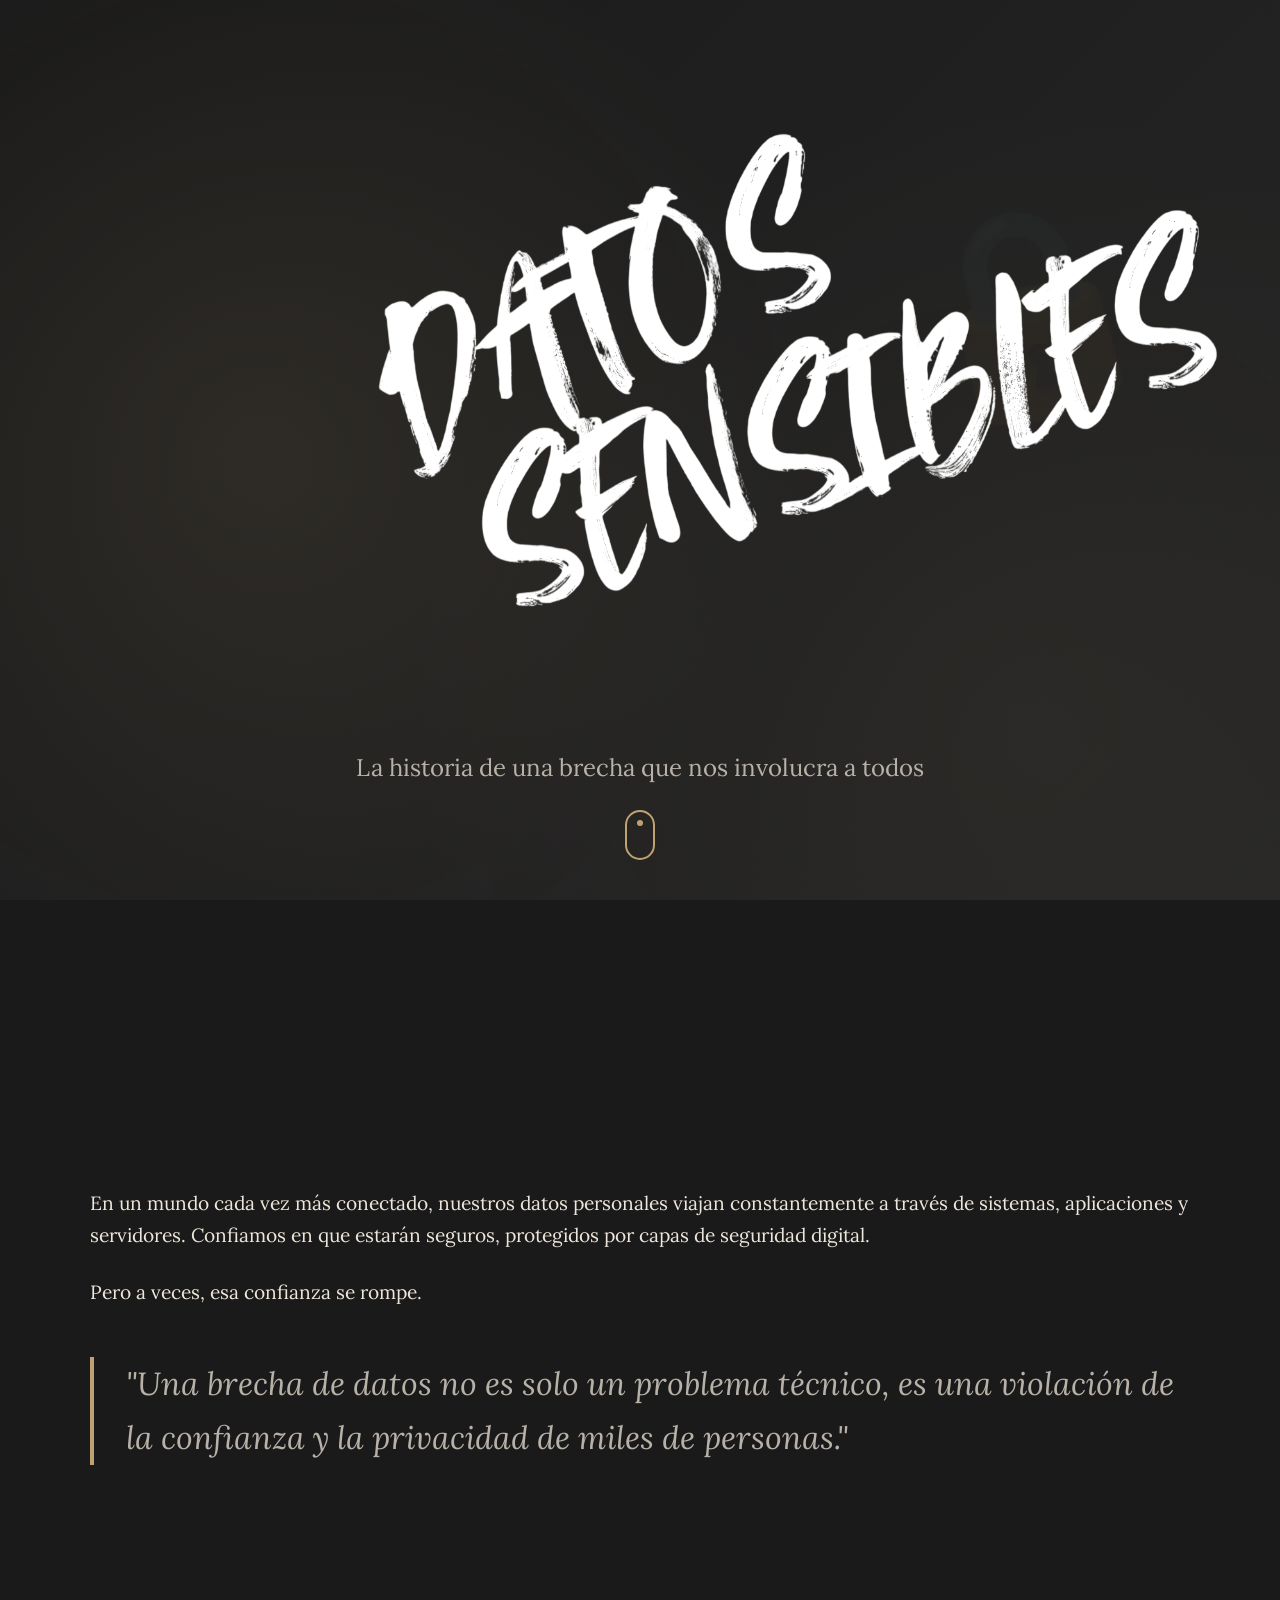
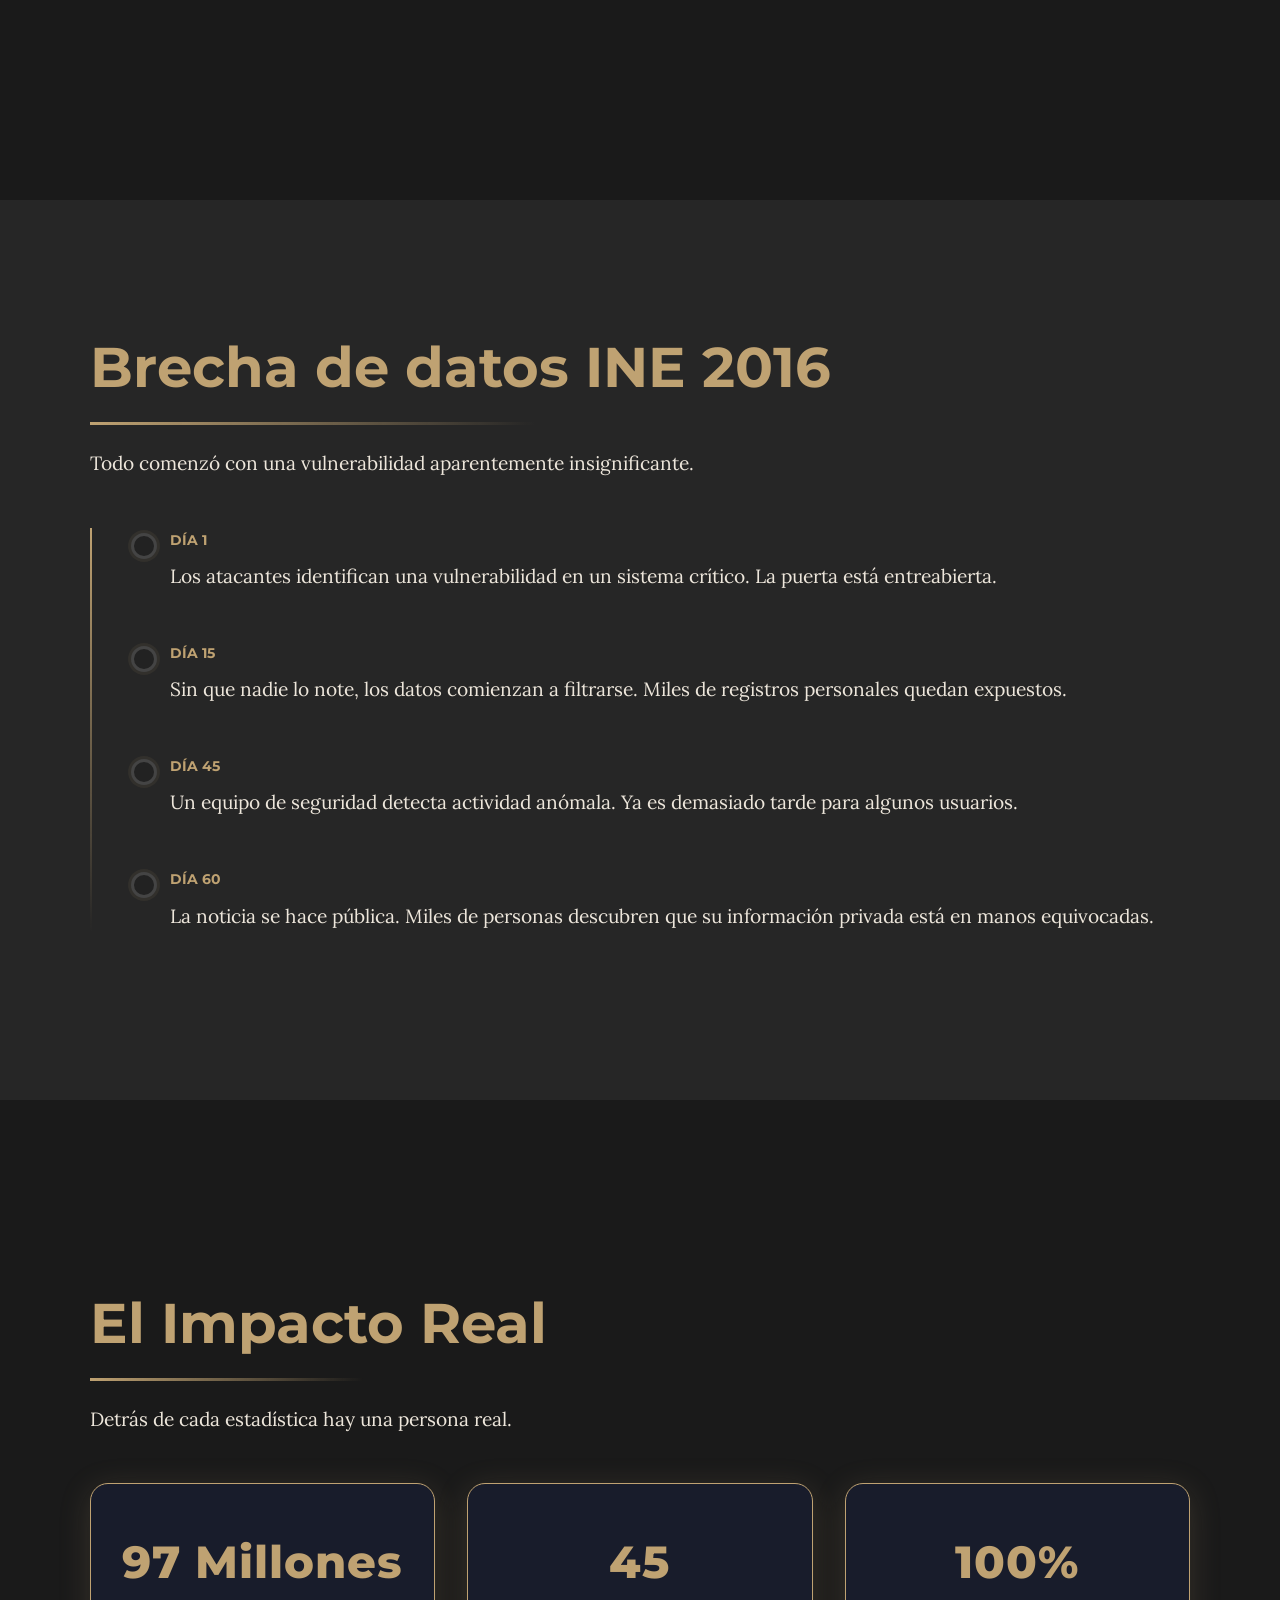
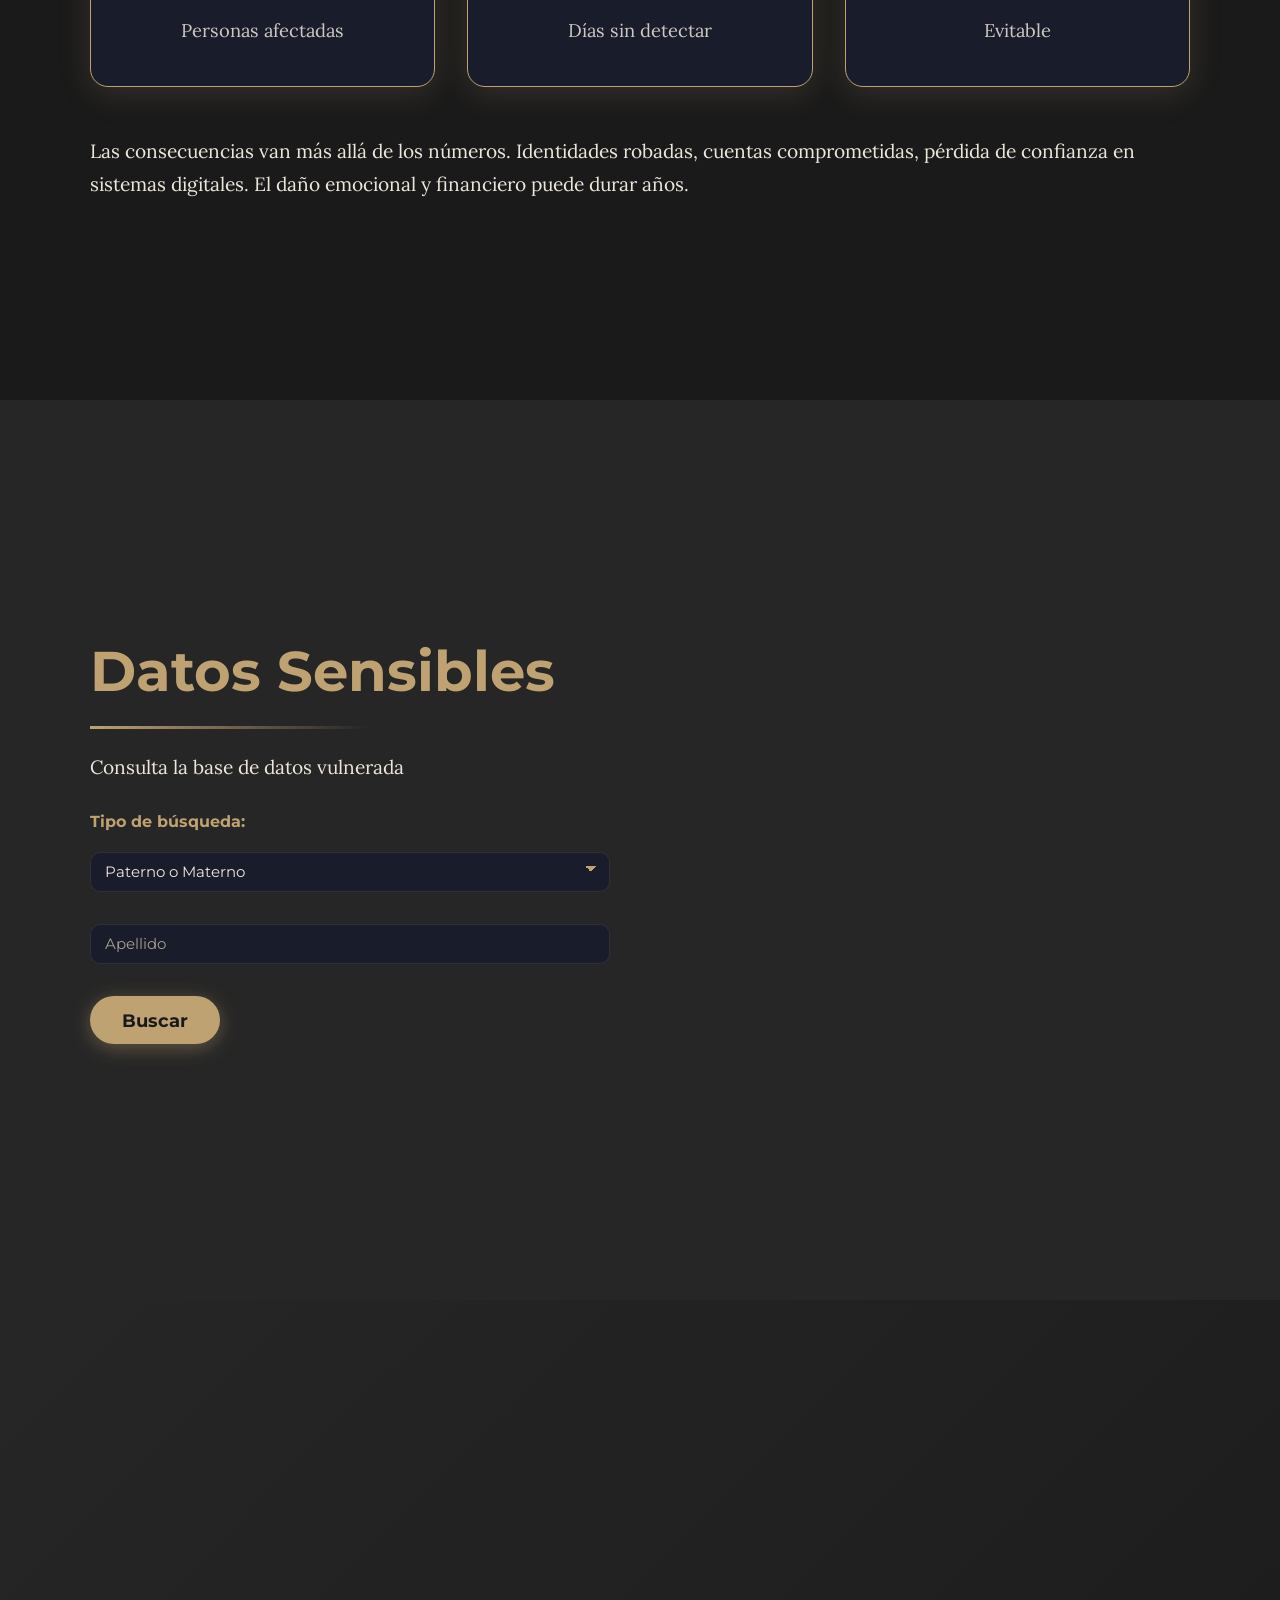
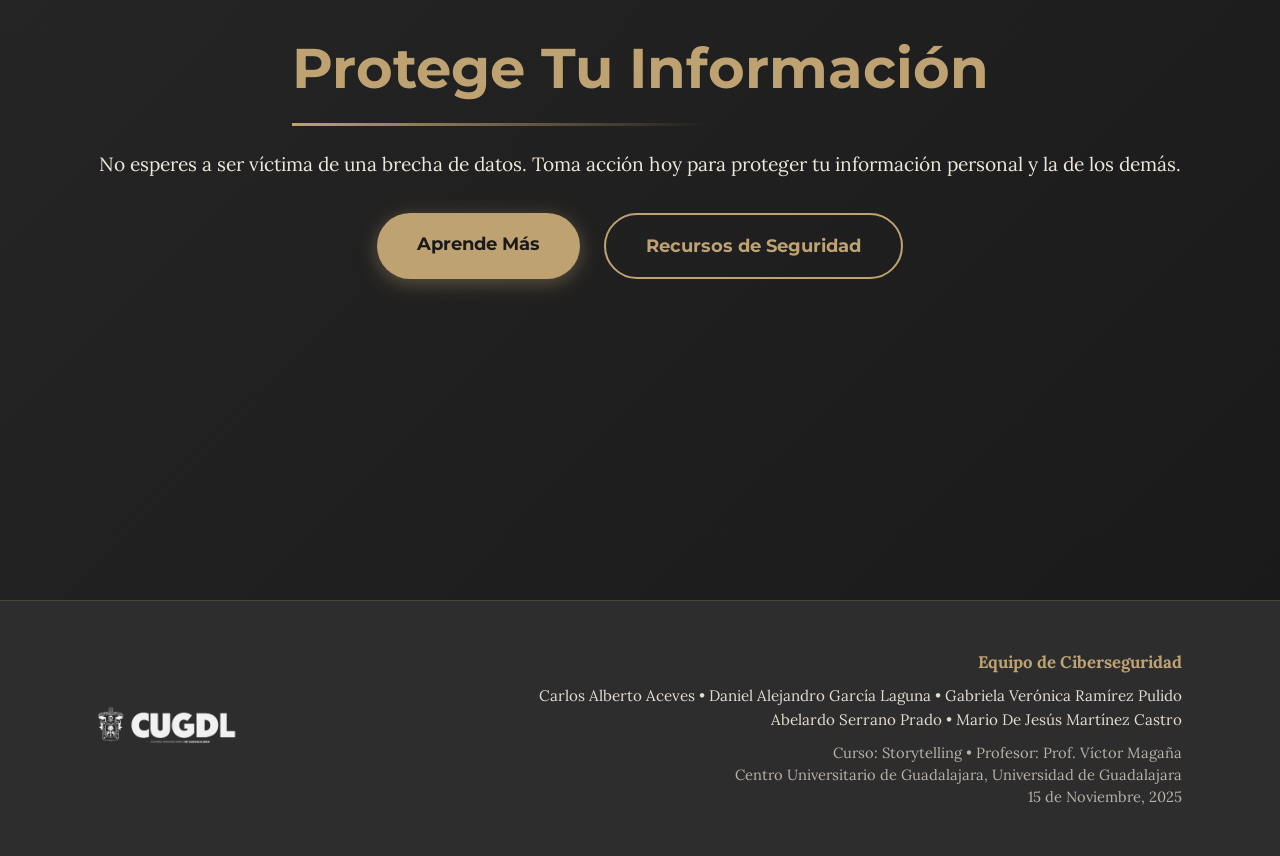
==== commit b6e18e84: "Final updates: Improved historia.html hero section and styling" ====
--- a/historia.html
+++ b/historia.html
@@ -142,15 +142,6 @@
       font-size: clamp(1.1rem, 2vw, 1.5rem);
       margin-bottom: 2rem;
       color: #B7B1A8;
-    }
-
-    /* Hero logo styling */
-    .hero-logo {
-      max-width: 900px;
-      width: 90%;
-      height: auto;
-      margin-bottom: 1rem;
-      filter: drop-shadow(0 4px 20px rgba(191,162,114,0.3));
     }
 
     .scroll-indicator {
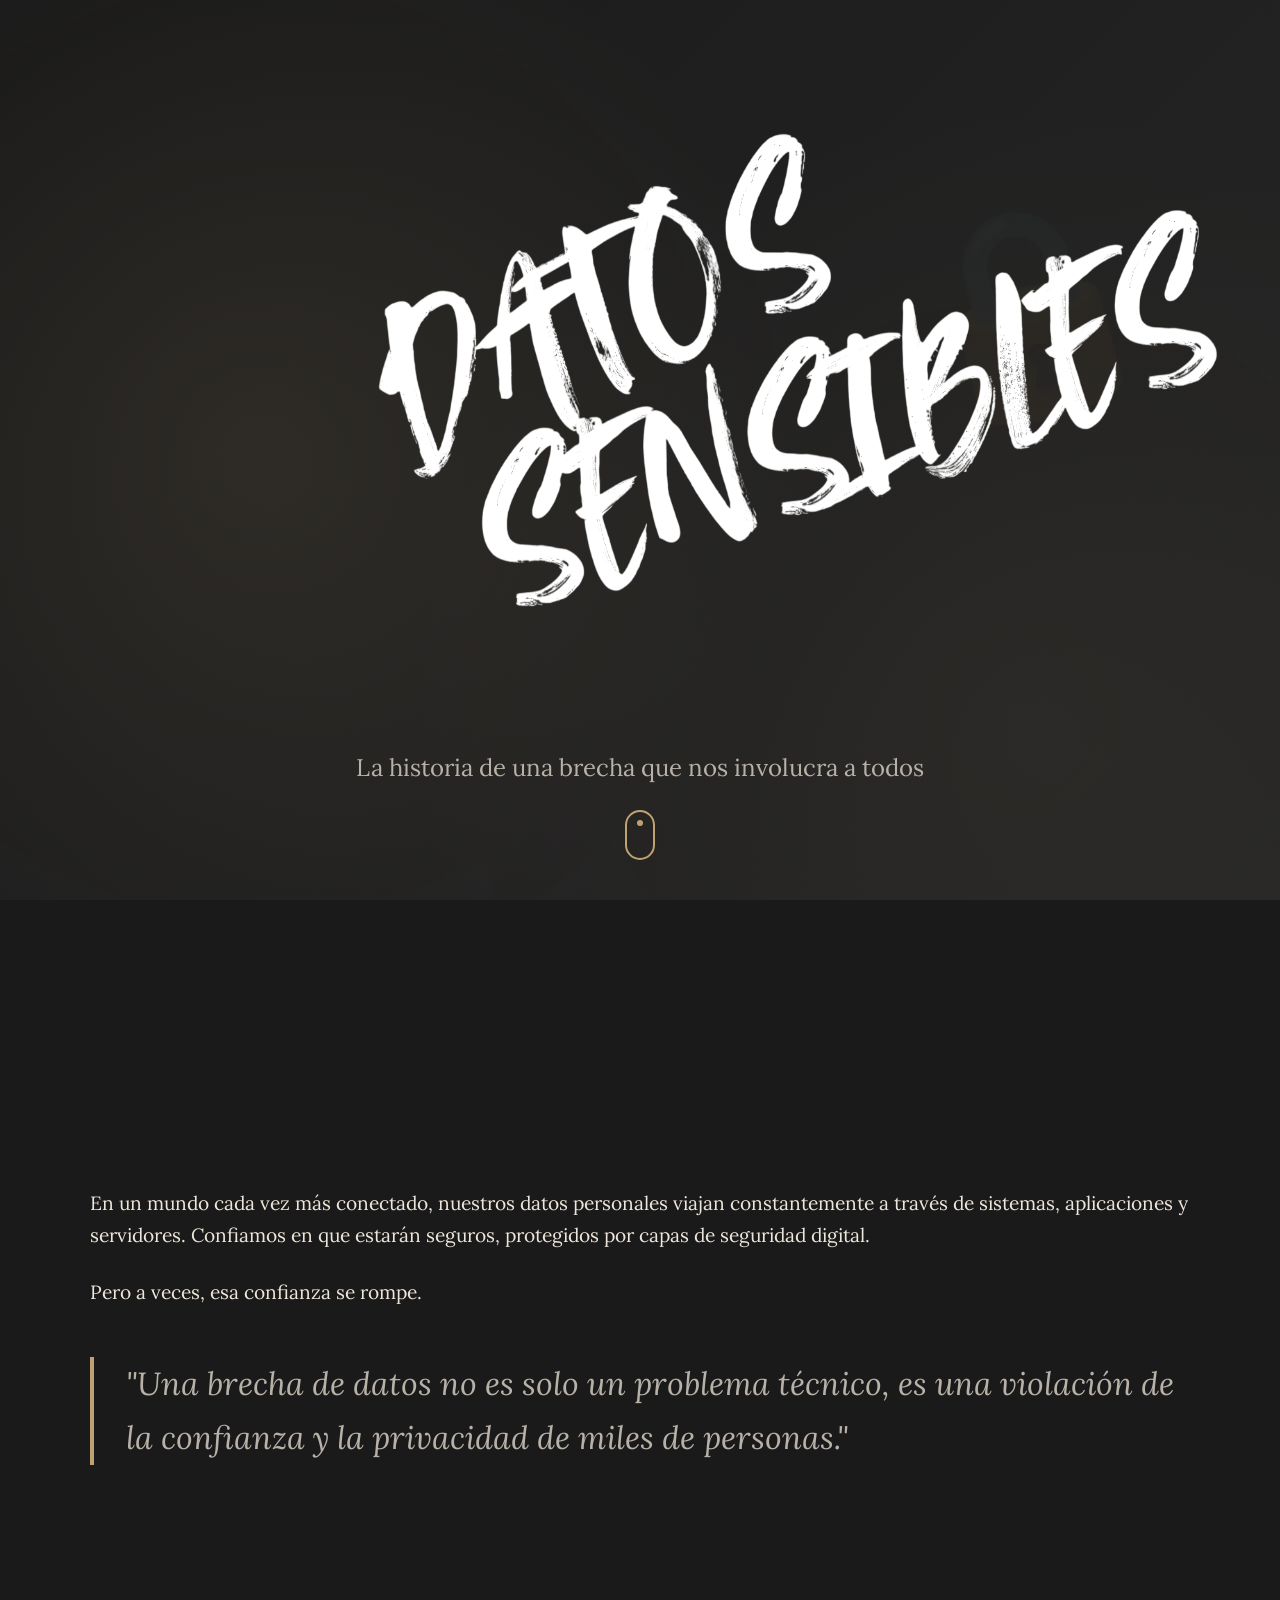
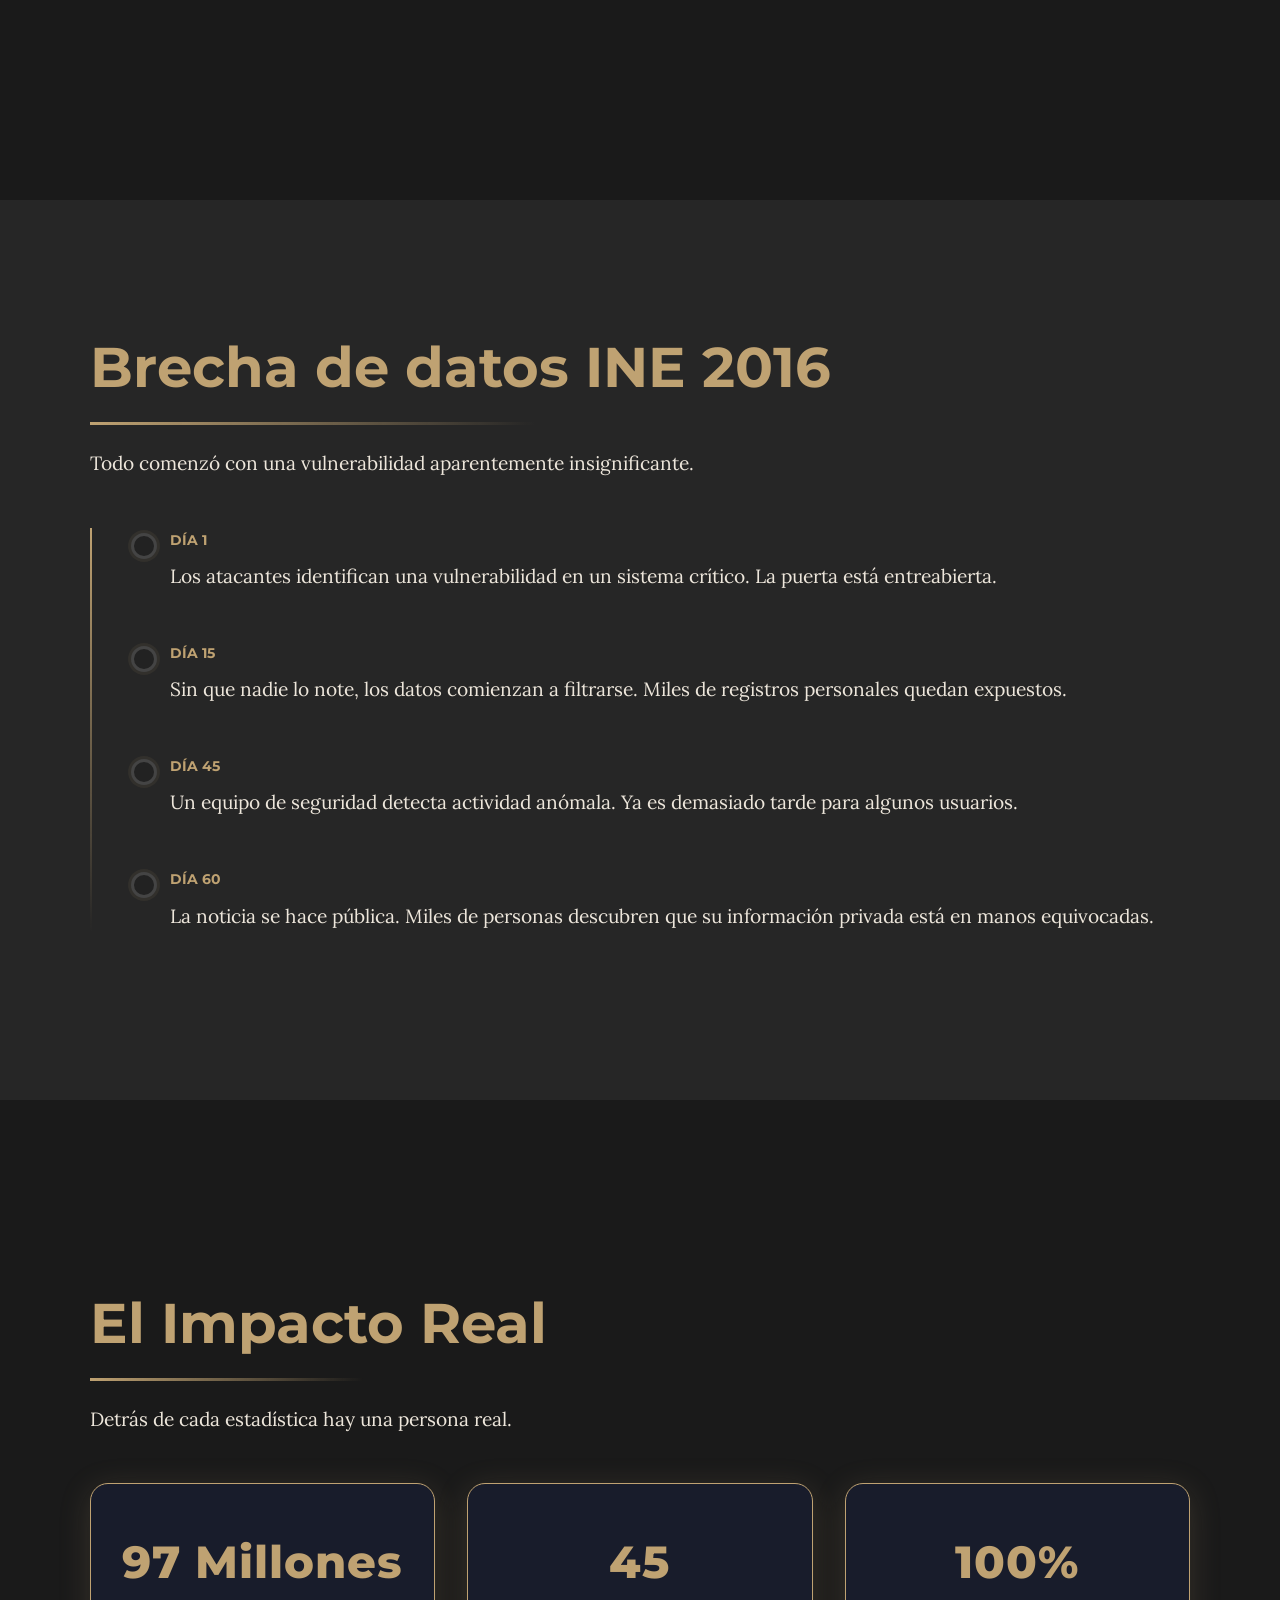
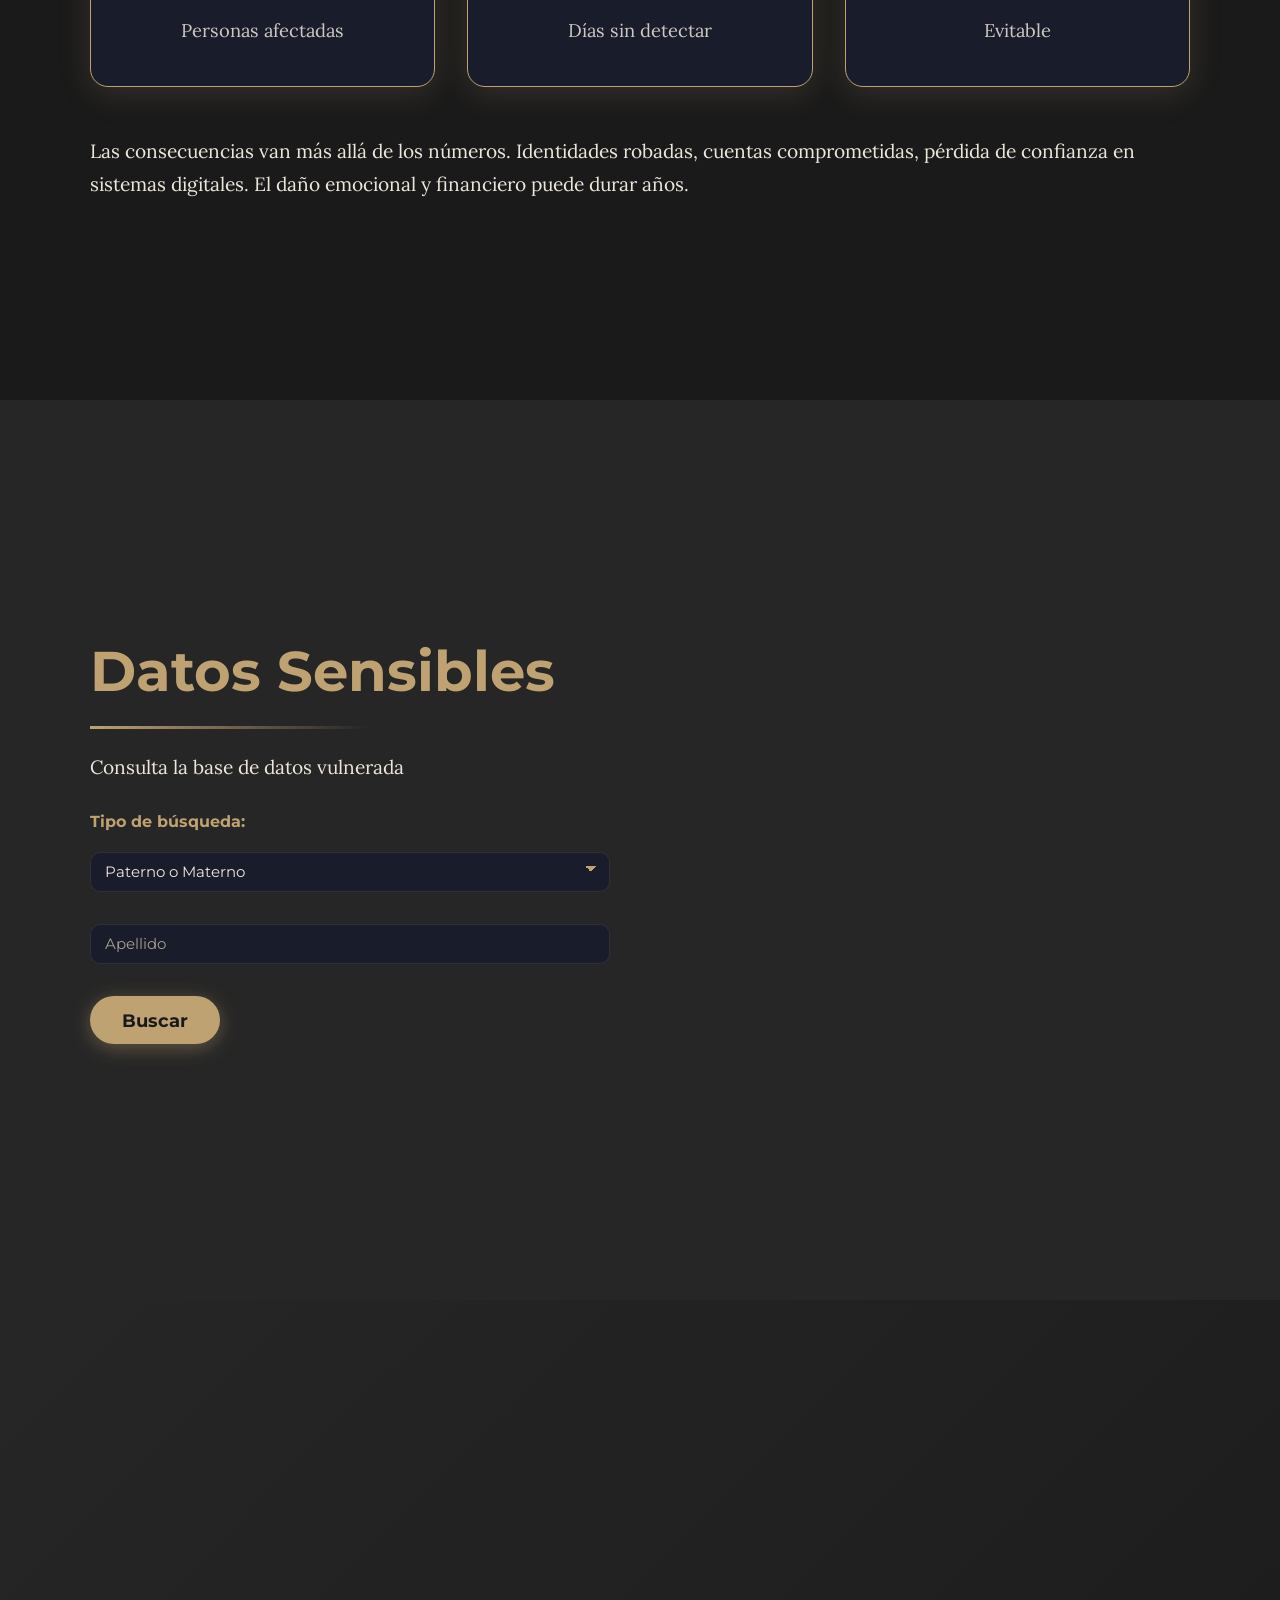
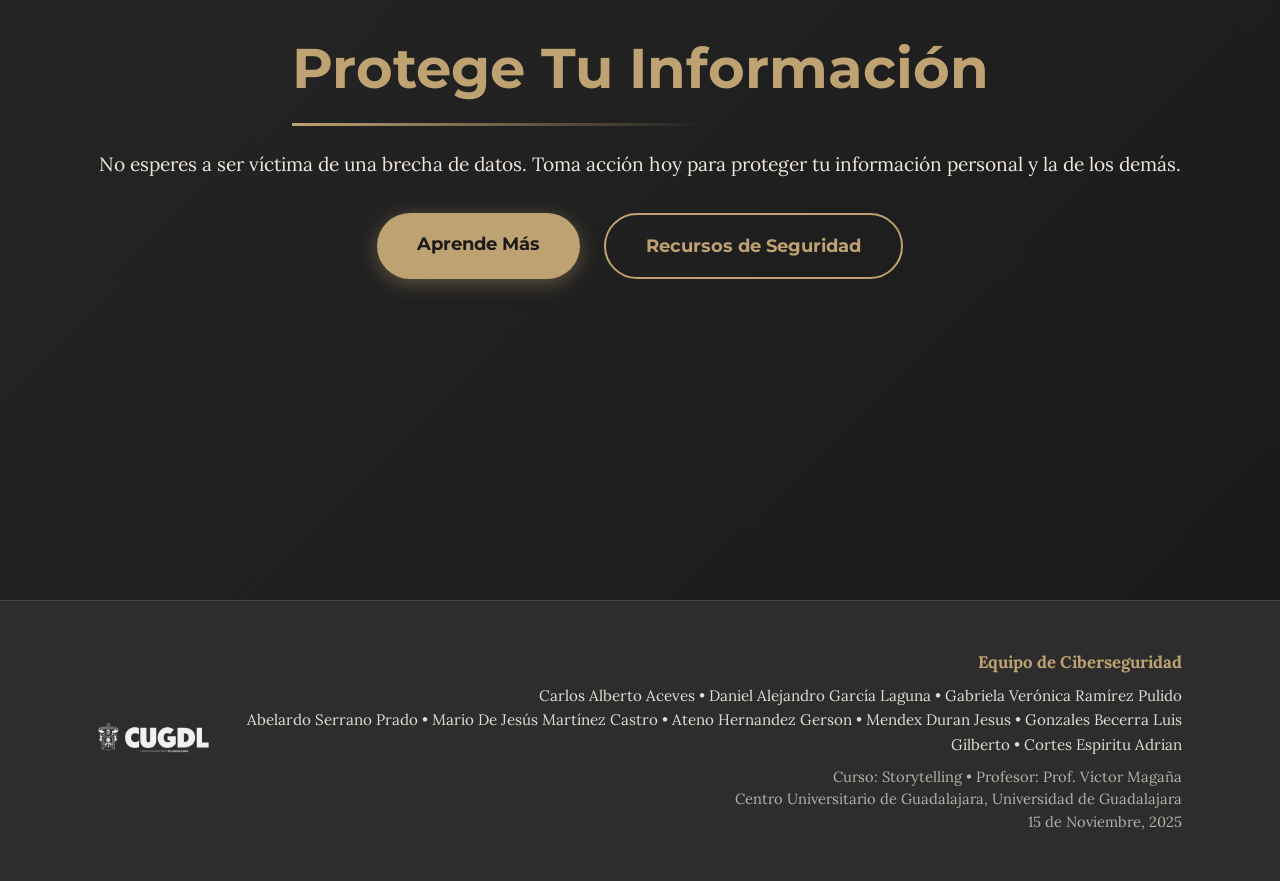
==== commit d003782e: "Add new team members to the footer Updated team member list in the footer." ====
--- a/historia.html
+++ b/historia.html
@@ -809,7 +809,8 @@
       <div class="footer-right">
         <span class="team-name">Equipo de Ciberseguridad</span>
         <div class="team-list">Carlos Alberto Aceves • Daniel Alejandro García Laguna • Gabriela Verónica Ramírez Pulido<br>
-        Abelardo Serrano Prado • Mario De Jesús Martínez Castro</div>
+        Abelardo Serrano Prado • Mario De Jesús Martínez Castro • Ateno Hernandez Gerson • Mendex Duran Jesus • Gonzales Becerra Luis Gilberto
+      • Cortes Espiritu Adrian </div>
         <div class="footer-meta">Curso: Storytelling • Profesor: Prof. Víctor Magaña<br>
         Centro Universitario de Guadalajara, Universidad de Guadalajara<br>
         15 de Noviembre, 2025</div>
@@ -1019,4 +1020,4 @@
     });
   </script>
 </body>
-</html>+</html>
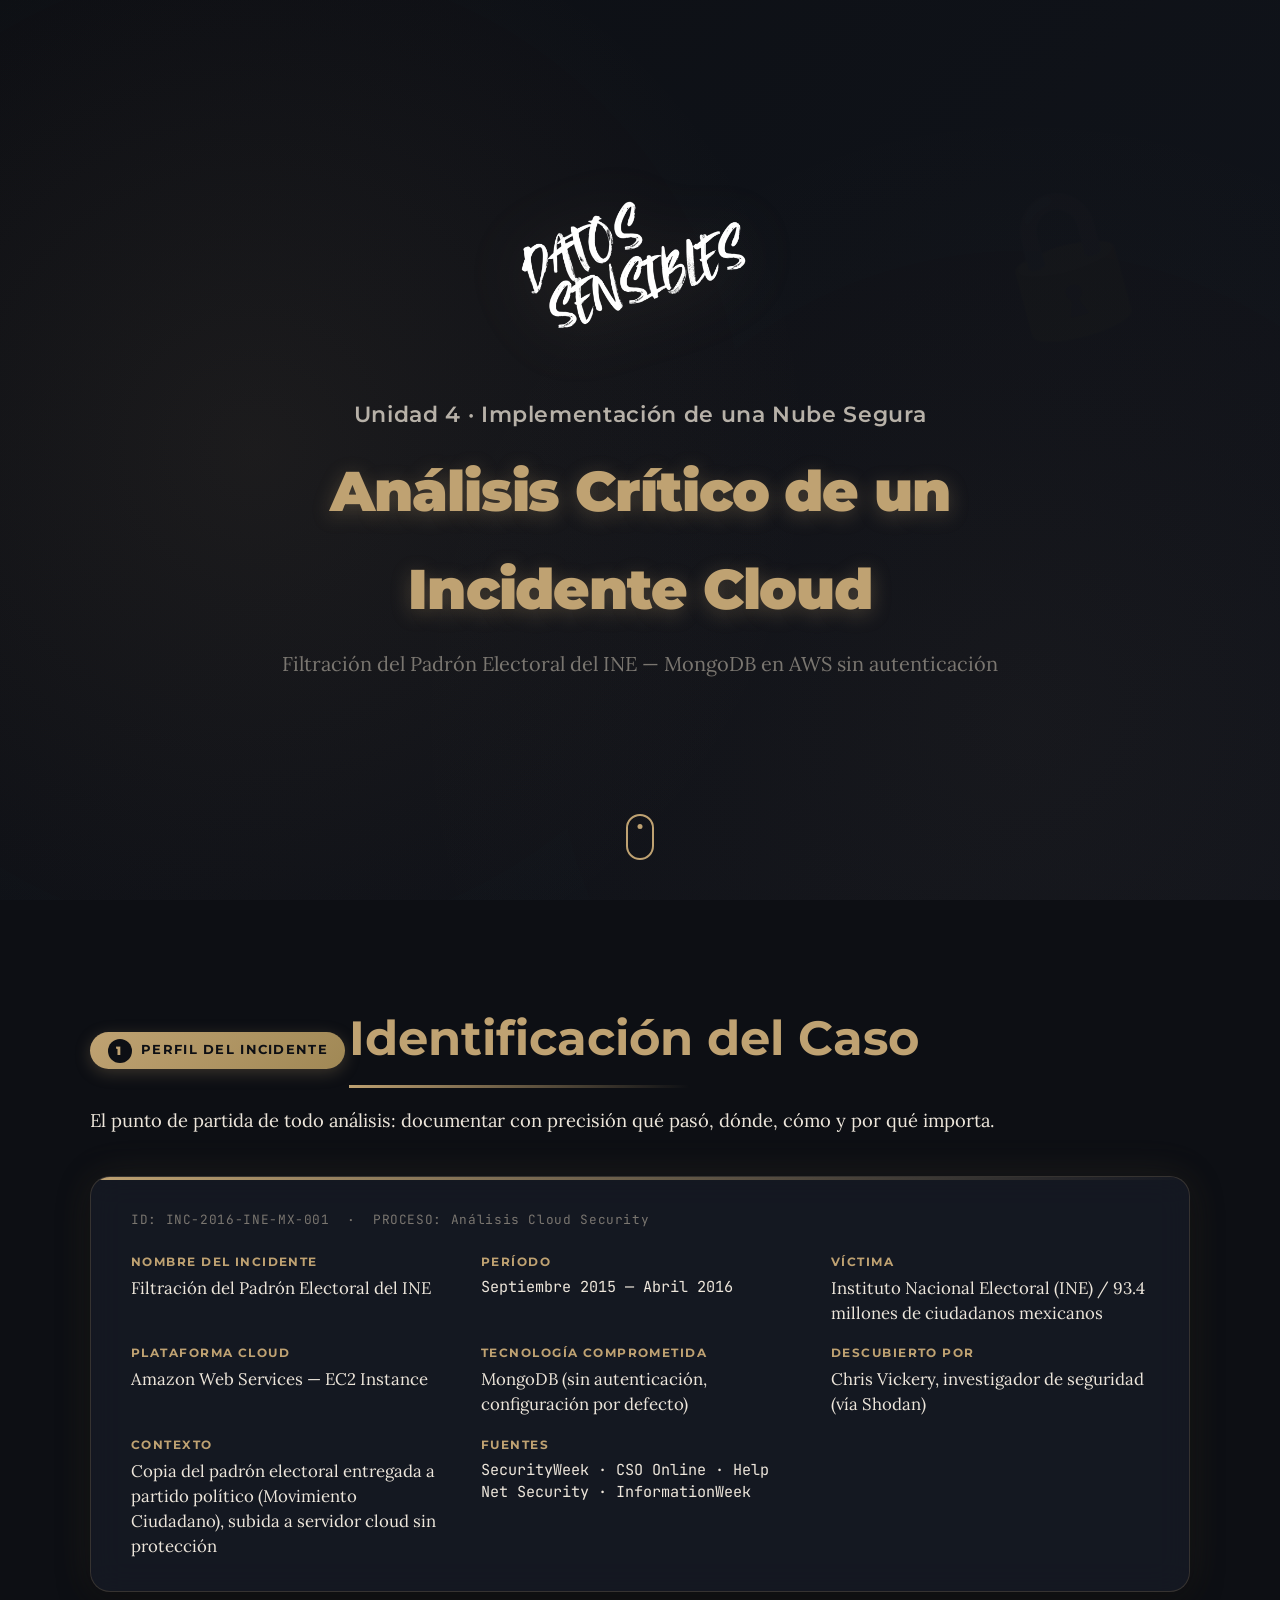
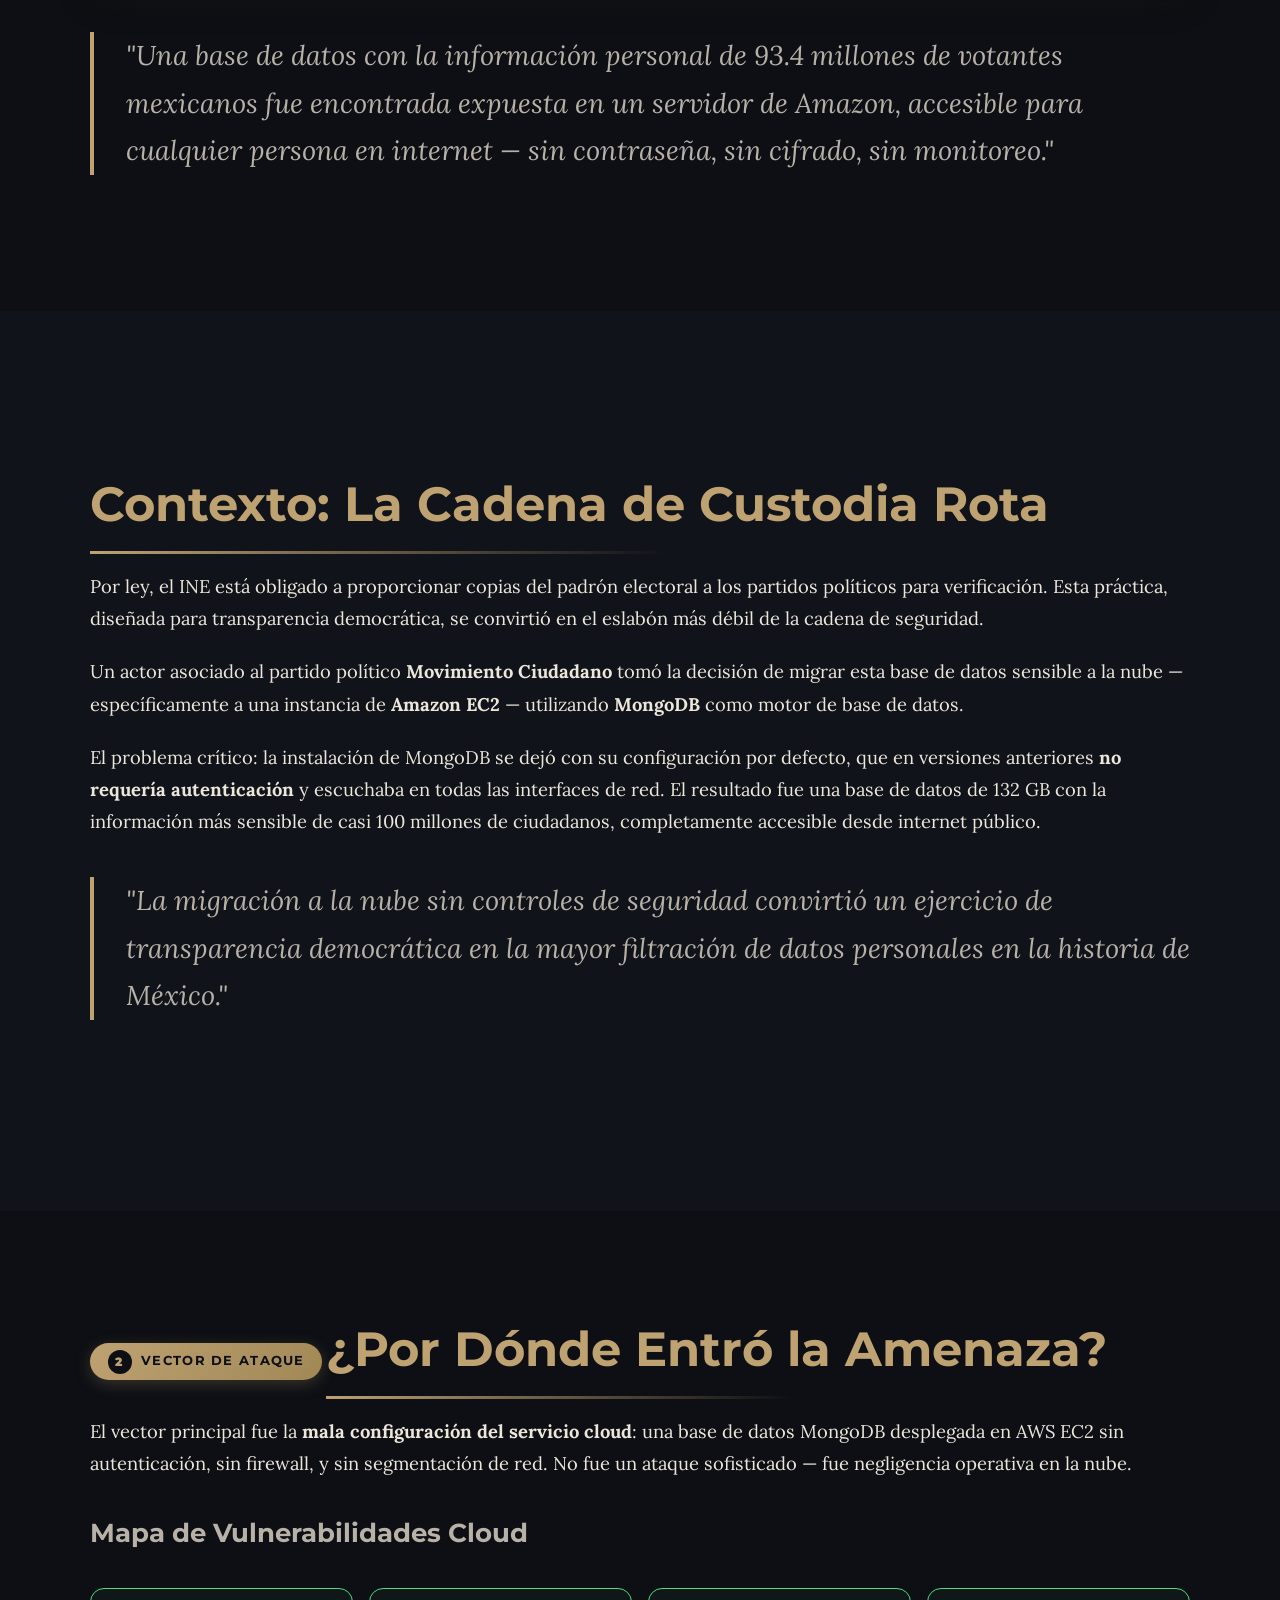
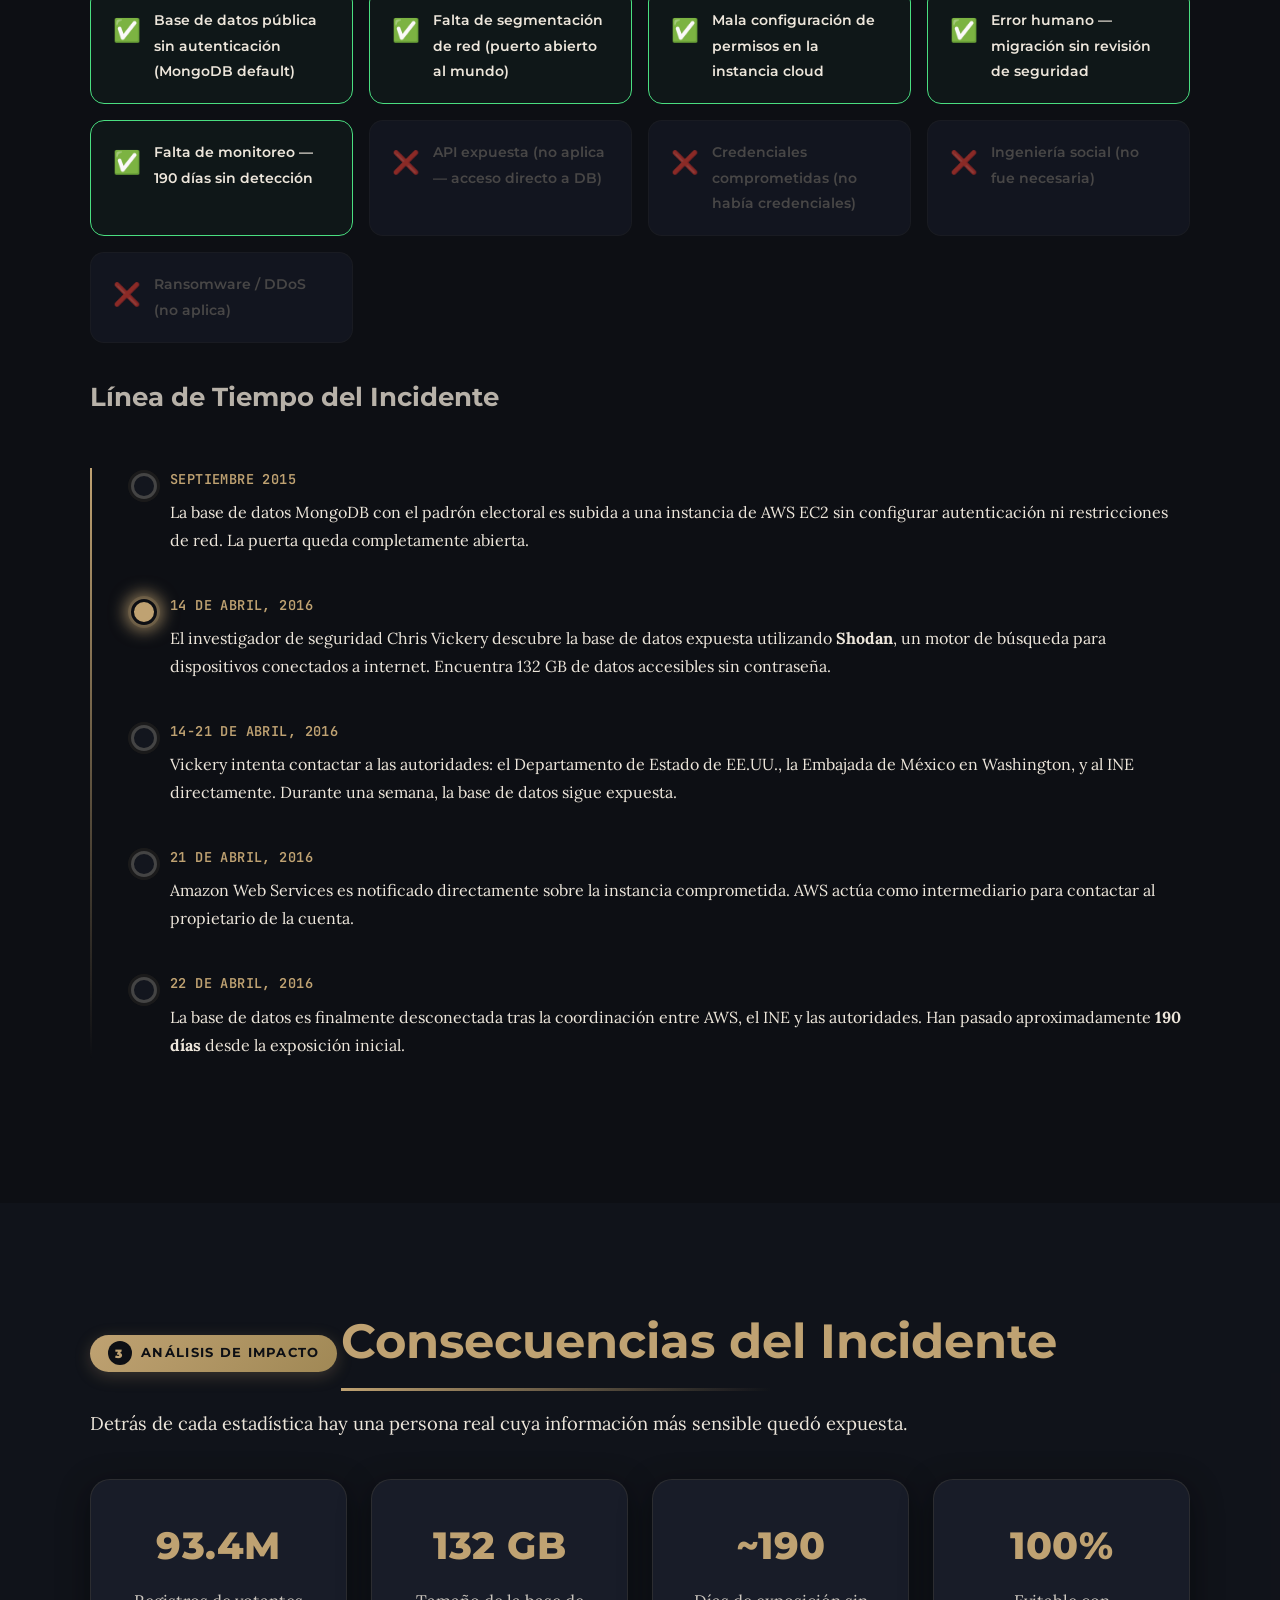
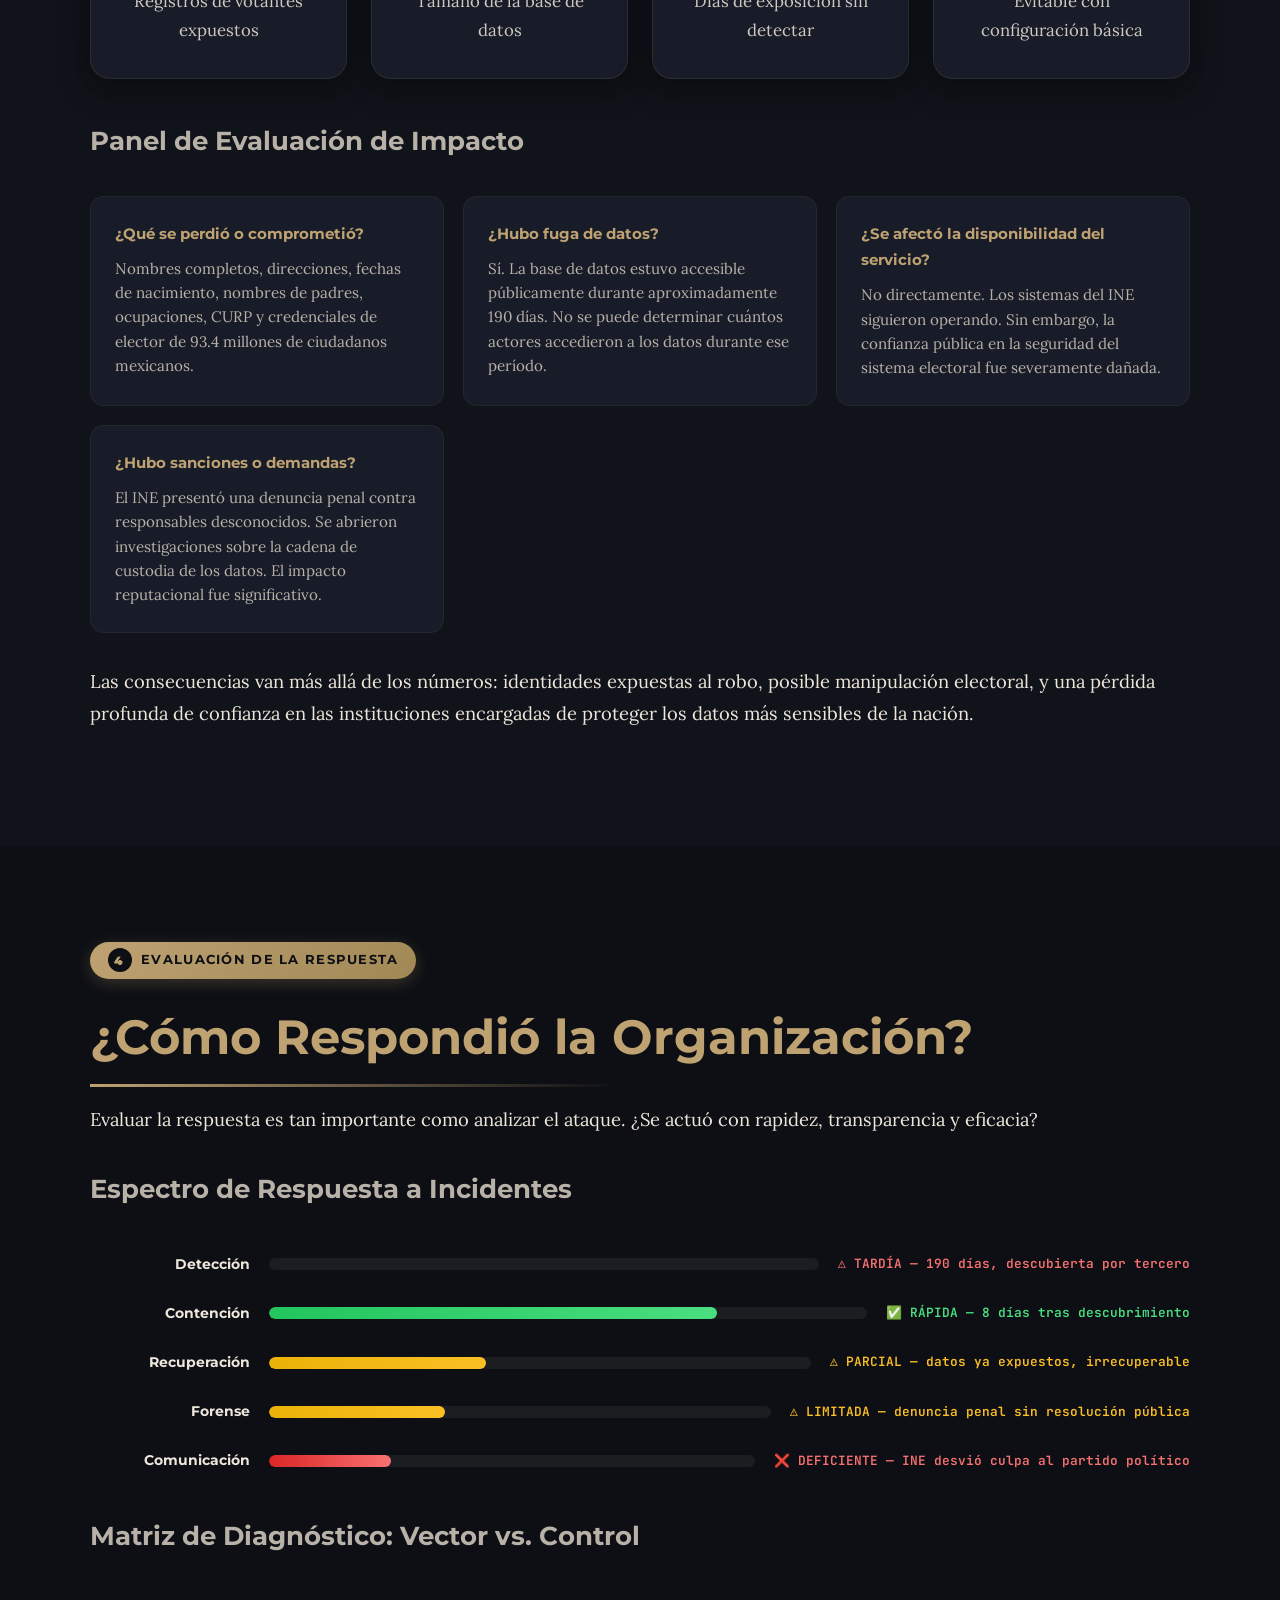
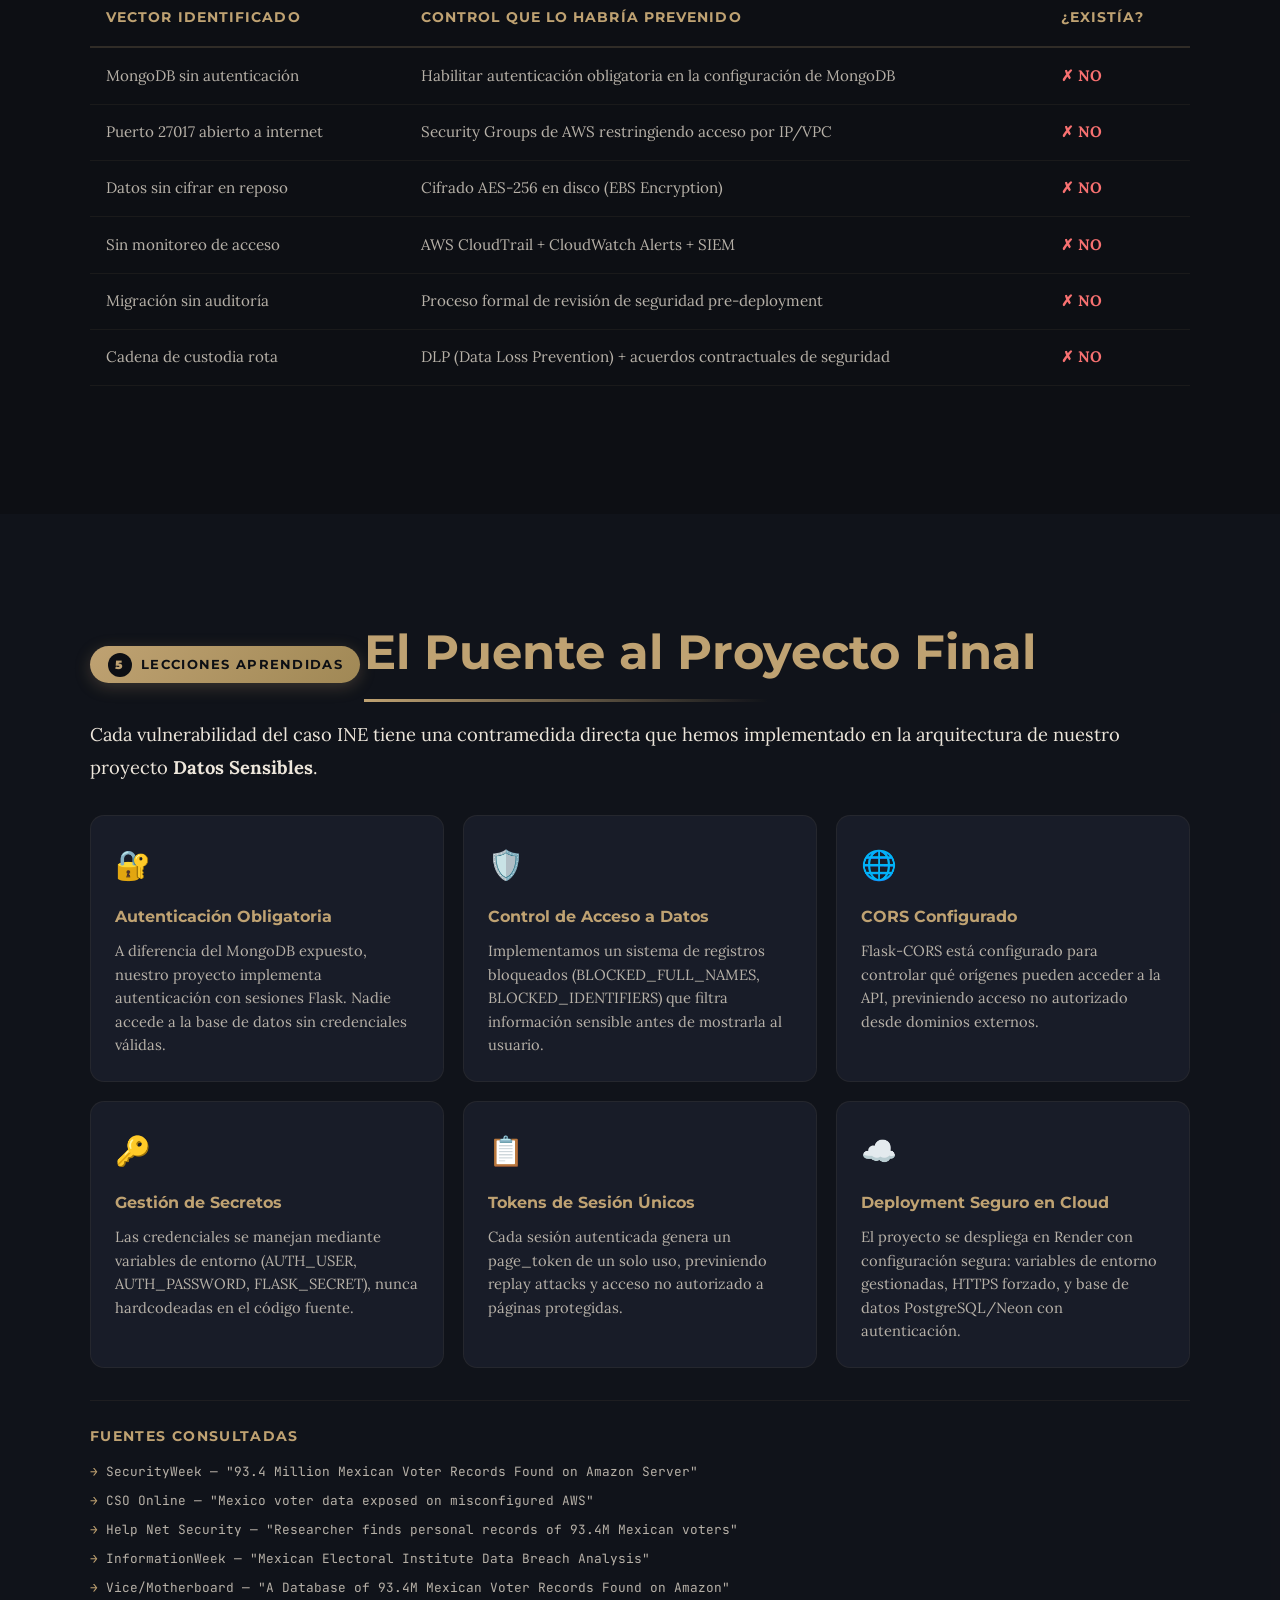
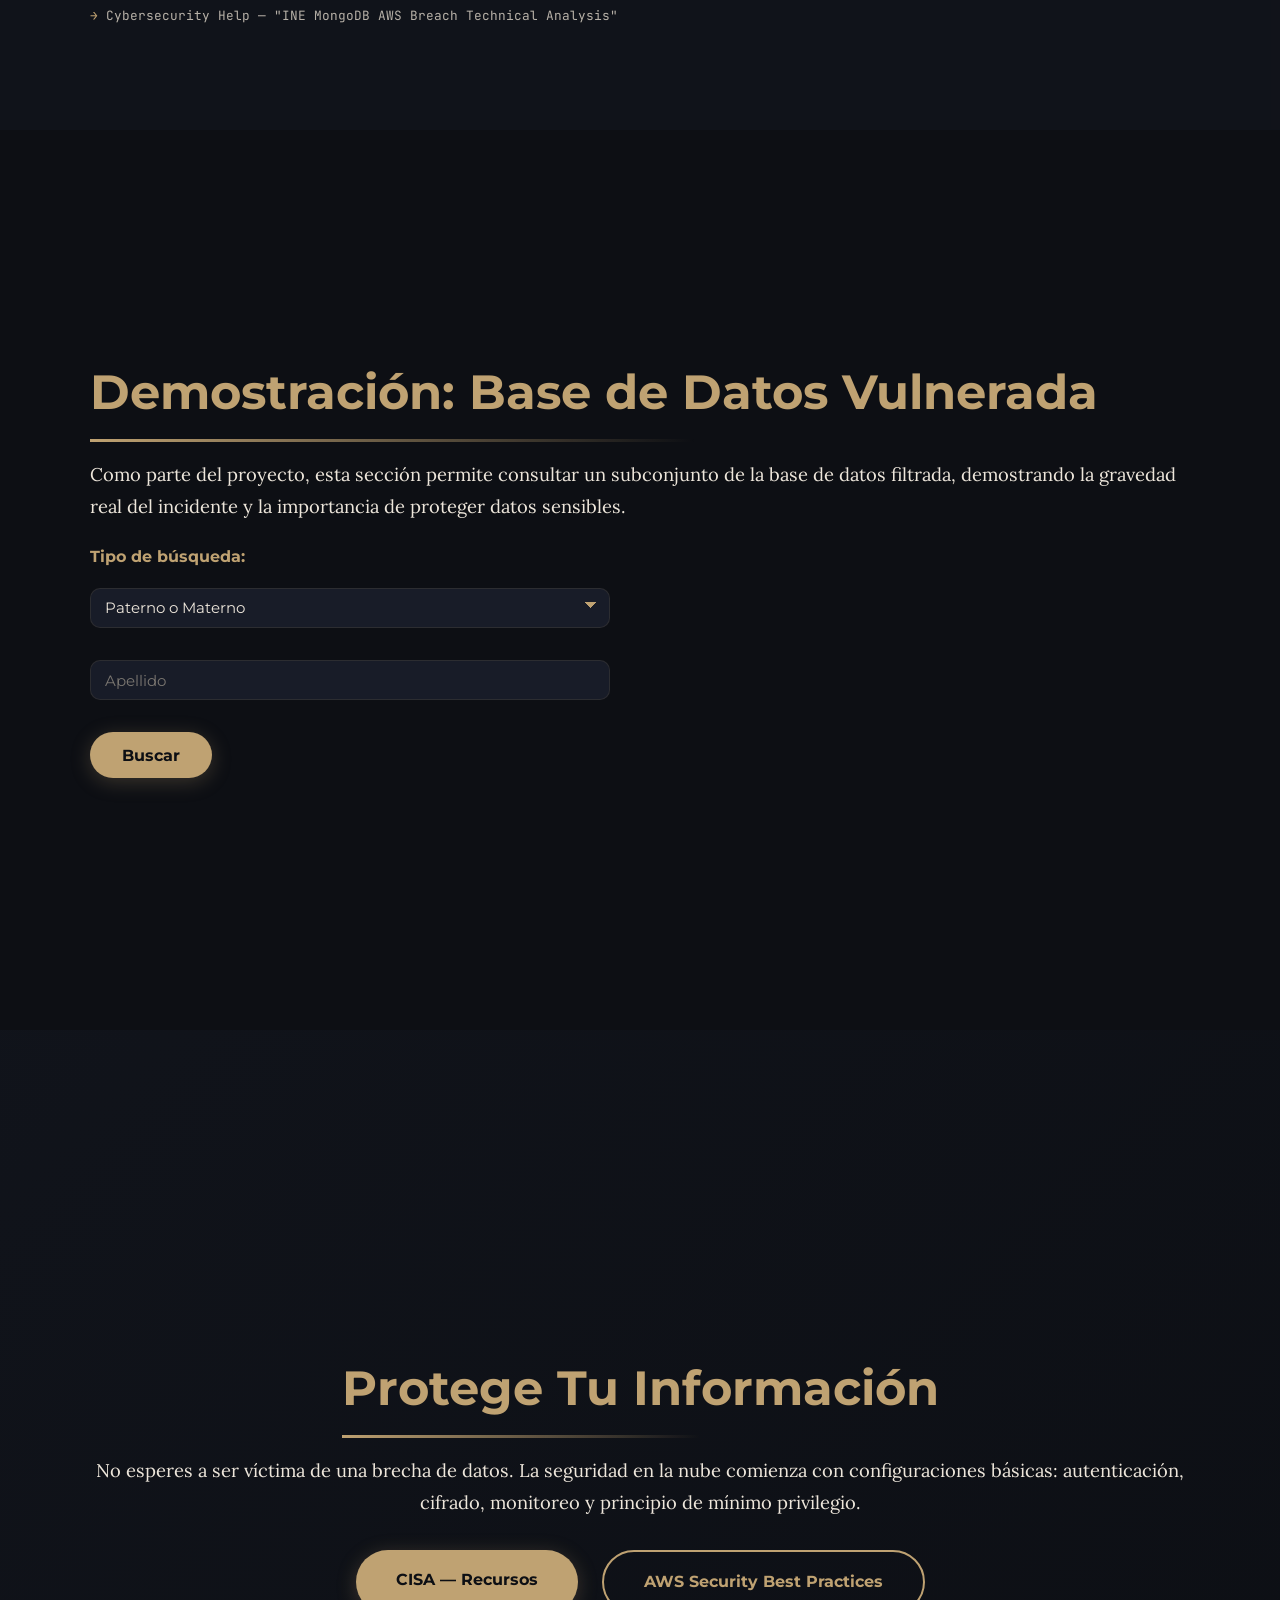
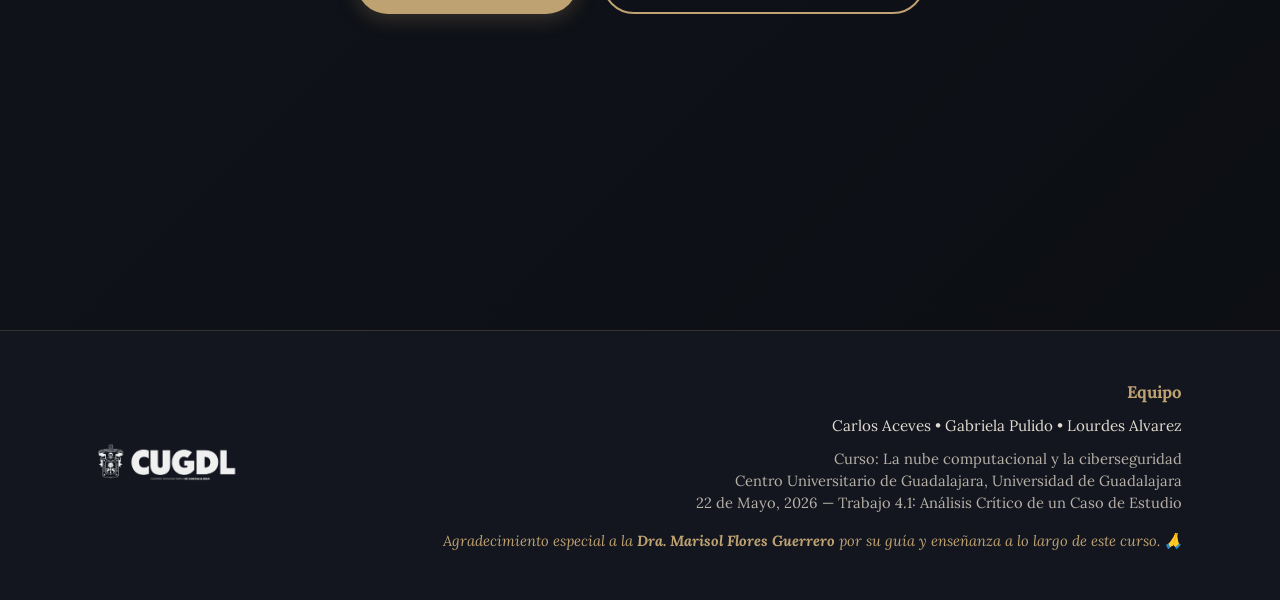
==== commit 689c2ac2: "Rework: Trabajo 4.1 - Cloud security analysis (INE breach on AWS/MongoDB) - Restructured into 5-phas" ====
--- a/historia.html
+++ b/historia.html
@@ -1,114 +1,190 @@
 <!DOCTYPE html>
 <html lang="es">
+
 <head>
   <meta charset="UTF-8">
   <meta name="viewport" content="width=device-width, initial-scale=1.0">
-  <title>Datos Sensibles - La Historia de una Brecha</title>
-  <link href="https://fonts.googleapis.com/css2?family=Lora:ital@0;1&family=Montserrat:wght@400;700;900&display=swap" rel="stylesheet">
+  <title>Datos Sensibles — Análisis de Nube Segura | Trabajo 4.1</title>
+  <meta name="description"
+    content="Análisis crítico de la filtración del Padrón Electoral del INE (2016) como caso de estudio de seguridad en la nube. Unidad 4: Implementación de una nube segura.">
+  <link
+    href="https://fonts.googleapis.com/css2?family=Lora:ital@0;1&family=Montserrat:wght@400;600;700;900&family=JetBrains+Mono:wght@400;600&display=swap"
+    rel="stylesheet">
   <style>
+    /* ===== DESIGN TOKENS ===== */
+    :root {
+      --bg-primary: #0d0f14;
+      --bg-secondary: #13161e;
+      --bg-card: #181c28;
+      --bg-card-hover: #1e2233;
+      --bg-glass: rgba(24, 28, 40, 0.72);
+      --accent: #BFA272;
+      --accent-bright: #d4b788;
+      --accent-dim: rgba(191, 162, 114, 0.12);
+      --accent-glow: rgba(191, 162, 114, 0.25);
+      --text-primary: #EDE6DB;
+      --text-secondary: #B7B1A8;
+      --text-muted: #7a7670;
+      --success: #4ade80;
+      --warning: #fbbf24;
+      --danger: #f87171;
+      --info: #60a5fa;
+      --border-subtle: rgba(191, 162, 114, 0.08);
+      --border-accent: rgba(191, 162, 114, 0.2);
+      --radius-sm: 8px;
+      --radius-md: 14px;
+      --radius-lg: 20px;
+      --radius-xl: 28px;
+      --shadow-card: 0 8px 32px rgba(0, 0, 0, 0.45);
+      --shadow-glow: 0 0 40px rgba(191, 162, 114, 0.12);
+      --font-body: 'Lora', serif;
+      --font-heading: 'Montserrat', sans-serif;
+      --font-mono: 'JetBrains Mono', monospace;
+    }
+
     * {
       margin: 0;
       padding: 0;
       box-sizing: border-box;
     }
 
-    body {
-      font-family: 'Lora', serif;
-      background: #1a1a1a;
-      color: #EDE6DB;
-      overflow-x: hidden;
-      line-height: 1.7;
-      position: relative;
-    }
-
-    /* Smooth scroll behavior */
     html {
       scroll-behavior: smooth;
     }
 
-    /* Animated background elements */
+    body {
+      font-family: var(--font-body);
+      background: var(--bg-primary);
+      color: var(--text-primary);
+      overflow-x: hidden;
+      line-height: 1.75;
+    }
+
+    /* ===== PROGRESS BAR ===== */
+    .progress-bar {
+      position: fixed;
+      top: 0;
+      left: 0;
+      height: 3px;
+      background: linear-gradient(90deg, var(--accent), var(--accent-bright));
+      z-index: 1000;
+      transition: width 0.1s ease;
+      box-shadow: 0 0 12px var(--accent-glow);
+    }
+
+    /* ===== BACKGROUND DECORATIONS ===== */
     .bg-decoration {
       position: fixed;
       opacity: 0;
       pointer-events: none;
       z-index: 0;
       transition: opacity 1.5s ease, transform 1.5s ease;
+      font-size: 140px;
     }
 
     .bg-decoration.active {
-      opacity: 0.08;
+      opacity: 0.05;
     }
 
     .bg-lock {
       top: 15%;
       right: 10%;
-      font-size: 200px;
       transform: rotate(-15deg);
     }
 
     .bg-shield {
       bottom: 20%;
       left: 8%;
-      font-size: 180px;
       transform: rotate(10deg);
     }
 
     .bg-key {
       top: 50%;
       right: 5%;
-      font-size: 150px;
       transform: rotate(25deg);
     }
 
     .bg-alert {
       top: 70%;
       left: 15%;
-      font-size: 160px;
       transform: rotate(-20deg);
     }
 
     .bg-eye {
       top: 30%;
       left: 12%;
-      font-size: 140px;
       transform: rotate(15deg);
     }
 
     .bg-network {
       bottom: 10%;
       right: 15%;
-      font-size: 170px;
       transform: rotate(-10deg);
     }
 
-    /* Hero Section */
+    /* ===== PHASE BADGE ===== */
+    .phase-badge {
+      display: inline-flex;
+      align-items: center;
+      gap: 0.6rem;
+      background: linear-gradient(135deg, var(--accent), #a08855);
+      color: var(--bg-primary);
+      font-family: var(--font-heading);
+      font-weight: 700;
+      font-size: 0.8rem;
+      letter-spacing: 0.1em;
+      text-transform: uppercase;
+      padding: 0.4rem 1.1rem;
+      border-radius: 50px;
+      margin-bottom: 1rem;
+      box-shadow: 0 4px 16px var(--accent-glow);
+    }
+
+    .phase-badge .phase-num {
+      background: var(--bg-primary);
+      color: var(--accent);
+      width: 24px;
+      height: 24px;
+      border-radius: 50%;
+      display: flex;
+      align-items: center;
+      justify-content: center;
+      font-size: 0.75rem;
+      font-weight: 900;
+    }
+
+    /* ===== HERO ===== */
     .hero {
-      height: 100vh;
+      min-height: 100vh;
       display: flex;
       align-items: center;
       justify-content: center;
       text-align: center;
       position: relative;
-  background: linear-gradient(135deg, rgba(26,26,26,0.65) 0%, rgba(45,45,45,0.65) 100%);
+      background: linear-gradient(135deg, rgba(13, 15, 20, 0.8) 0%, rgba(19, 22, 30, 0.8) 100%);
       overflow: hidden;
     }
 
     .hero::before {
       content: '';
       position: absolute;
-      top: 0;
-      left: 0;
-      right: 0;
-      bottom: 0;
-      background: 
-        radial-gradient(circle at 20% 50%, rgba(191, 162, 114, 0.1) 0%, transparent 50%),
-        radial-gradient(circle at 80% 80%, rgba(191, 162, 114, 0.05) 0%, transparent 50%);
+      inset: 0;
+      background:
+        radial-gradient(circle at 20% 50%, rgba(191, 162, 114, 0.08) 0%, transparent 50%),
+        radial-gradient(circle at 80% 80%, rgba(191, 162, 114, 0.04) 0%, transparent 50%);
       animation: pulse 8s ease-in-out infinite;
     }
 
     @keyframes pulse {
-      0%, 100% { opacity: 0.5; }
-      50% { opacity: 1; }
+
+      0%,
+      100% {
+        opacity: 0.5;
+      }
+
+      50% {
+        opacity: 1;
+      }
     }
 
     .hero-content {
@@ -128,20 +204,35 @@
       }
     }
 
+    .hero-logo {
+      max-width: 320px;
+      margin-bottom: 1.5rem;
+      filter: drop-shadow(0 8px 32px rgba(191, 162, 114, 0.15));
+    }
+
     .hero h1 {
-      font-family: 'Montserrat', sans-serif;
+      font-family: var(--font-heading);
       font-weight: 900;
-      font-size: clamp(2.5rem, 8vw, 5rem);
-      margin-bottom: 1rem;
-      color: #BFA272;
-  text-shadow: 0 4px 20px rgba(191, 162, 114, 0.3), 0 2px 8px rgba(0,0,0,0.25);
+      font-size: clamp(2rem, 6vw, 3.5rem);
+      margin-bottom: 0.5rem;
+      color: var(--accent);
+      text-shadow: 0 4px 20px rgba(191, 162, 114, 0.3);
       letter-spacing: -0.02em;
     }
 
+    .hero .hero-subtitle {
+      font-family: var(--font-heading);
+      font-weight: 600;
+      font-size: clamp(1rem, 2.5vw, 1.35rem);
+      color: var(--text-secondary);
+      margin-bottom: 0.5rem;
+      letter-spacing: 0.03em;
+    }
+
     .hero p {
-      font-size: clamp(1.1rem, 2vw, 1.5rem);
+      font-size: clamp(1rem, 2vw, 1.25rem);
+      color: var(--text-muted);
       margin-bottom: 2rem;
-      color: #B7B1A8;
     }
 
     .scroll-indicator {
@@ -153,15 +244,22 @@
     }
 
     @keyframes bounce {
-      0%, 100% { transform: translate(-50%, 0); }
-      50% { transform: translate(-50%, 10px); }
+
+      0%,
+      100% {
+        transform: translate(-50%, 0);
+      }
+
+      50% {
+        transform: translate(-50%, 10px);
+      }
     }
 
     .scroll-indicator span {
       display: block;
-      width: 30px;
-      height: 50px;
-      border: 2px solid #BFA272;
+      width: 28px;
+      height: 46px;
+      border: 2px solid var(--accent);
       border-radius: 25px;
       position: relative;
     }
@@ -172,19 +270,26 @@
       top: 8px;
       left: 50%;
       transform: translateX(-50%);
-      width: 6px;
-      height: 6px;
-      background: #BFA272;
+      width: 5px;
+      height: 5px;
+      background: var(--accent);
       border-radius: 50%;
       animation: scrollDot 2s infinite;
     }
 
     @keyframes scrollDot {
-      0% { top: 8px; opacity: 1; }
-      100% { top: 30px; opacity: 0; }
-    }
-
-    /* Sections */
+      0% {
+        top: 8px;
+        opacity: 1;
+      }
+
+      100% {
+        top: 28px;
+        opacity: 0;
+      }
+    }
+
+    /* ===== SECTIONS ===== */
     section {
       min-height: 100vh;
       padding: 6rem 2rem;
@@ -209,15 +314,15 @@
     }
 
     .section-alt {
-  background: rgba(45,45,45,0.65);
+      background: rgba(19, 22, 30, 0.65);
     }
 
     h2 {
-      font-family: 'Montserrat', sans-serif;
+      font-family: var(--font-heading);
       font-weight: 700;
-      font-size: clamp(2rem, 5vw, 3.5rem);
-      margin-bottom: 2rem;
-      color: #BFA272;
+      font-size: clamp(1.8rem, 5vw, 3rem);
+      margin-bottom: 1.5rem;
+      color: var(--accent);
       position: relative;
       display: inline-block;
     }
@@ -225,28 +330,158 @@
     h2::after {
       content: '';
       position: absolute;
-      bottom: -10px;
+      bottom: -8px;
       left: 0;
       width: 60%;
       height: 3px;
-      background: linear-gradient(to right, #BFA272, transparent);
+      background: linear-gradient(to right, var(--accent), transparent);
     }
 
     h3 {
-      font-family: 'Montserrat', sans-serif;
+      font-family: var(--font-heading);
       font-weight: 700;
-      font-size: clamp(1.3rem, 3vw, 1.8rem);
+      font-size: clamp(1.2rem, 3vw, 1.6rem);
       margin: 2rem 0 1rem;
-      color: #B7B1A8;
+      color: var(--text-secondary);
     }
 
     p {
-      font-size: clamp(1rem, 2vw, 1.2rem);
-      margin-bottom: 1.5rem;
-      color: #EDE6DB;
-    }
-
-    /* Timeline */
+      font-size: clamp(1rem, 1.8vw, 1.15rem);
+      margin-bottom: 1.3rem;
+      color: var(--text-primary);
+    }
+
+    /* ===== INCIDENT PROFILE CARD (Fase 1) ===== */
+    .profile-card {
+      background: var(--bg-glass);
+      backdrop-filter: blur(16px);
+      -webkit-backdrop-filter: blur(16px);
+      border: 1px solid var(--border-accent);
+      border-radius: var(--radius-lg);
+      padding: 2rem 2.5rem;
+      margin: 2.5rem 0;
+      box-shadow: var(--shadow-card), var(--shadow-glow);
+      position: relative;
+      overflow: hidden;
+    }
+
+    .profile-card::before {
+      content: '';
+      position: absolute;
+      top: 0;
+      left: 0;
+      right: 0;
+      height: 3px;
+      background: linear-gradient(90deg, var(--accent), transparent);
+    }
+
+    .profile-card .profile-id {
+      font-family: var(--font-mono);
+      font-size: 0.8rem;
+      color: var(--text-muted);
+      margin-bottom: 1.2rem;
+      letter-spacing: 0.05em;
+    }
+
+    .profile-grid {
+      display: grid;
+      grid-template-columns: repeat(auto-fit, minmax(260px, 1fr));
+      gap: 1rem 2rem;
+    }
+
+    .profile-field {
+      display: flex;
+      flex-direction: column;
+      gap: 0.25rem;
+    }
+
+    .profile-field .field-label {
+      font-family: var(--font-heading);
+      font-weight: 700;
+      font-size: 0.75rem;
+      text-transform: uppercase;
+      letter-spacing: 0.12em;
+      color: var(--accent);
+    }
+
+    .profile-field .field-value {
+      font-size: 1.05rem;
+      color: var(--text-primary);
+      line-height: 1.5;
+    }
+
+    .profile-field .field-value.mono {
+      font-family: var(--font-mono);
+      font-size: 0.95rem;
+    }
+
+    /* ===== QUOTE ===== */
+    .quote {
+      font-family: var(--font-body);
+      font-style: italic;
+      font-size: clamp(1.2rem, 2.5vw, 1.7rem);
+      color: var(--text-secondary);
+      border-left: 4px solid var(--accent);
+      padding-left: 2rem;
+      margin: 2.5rem 0;
+    }
+
+    /* ===== VULNERABILITY MAP (Fase 2) ===== */
+    .vuln-map {
+      display: grid;
+      grid-template-columns: repeat(auto-fit, minmax(220px, 1fr));
+      gap: 1rem;
+      margin: 2rem 0;
+    }
+
+    .vuln-item {
+      background: var(--bg-card);
+      border: 1px solid var(--border-subtle);
+      border-radius: var(--radius-md);
+      padding: 1.2rem 1.4rem;
+      display: flex;
+      align-items: flex-start;
+      gap: 0.8rem;
+      transition: transform 0.25s ease, box-shadow 0.25s ease, border-color 0.25s ease;
+    }
+
+    .vuln-item:hover {
+      transform: translateY(-4px);
+      box-shadow: var(--shadow-card);
+    }
+
+    .vuln-item.applies {
+      border-color: var(--success);
+      background: rgba(74, 222, 128, 0.04);
+    }
+
+    .vuln-item.applies:hover {
+      box-shadow: 0 8px 28px rgba(74, 222, 128, 0.12);
+    }
+
+    .vuln-item.not-applies {
+      border-color: var(--border-subtle);
+      opacity: 0.55;
+    }
+
+    .vuln-icon {
+      font-size: 1.4rem;
+      flex-shrink: 0;
+      margin-top: 0.1rem;
+    }
+
+    .vuln-text {
+      font-family: var(--font-heading);
+      font-weight: 600;
+      font-size: 0.9rem;
+      color: var(--text-primary);
+    }
+
+    .vuln-item.not-applies .vuln-text {
+      color: var(--text-muted);
+    }
+
+    /* ===== TIMELINE ===== */
     .timeline {
       position: relative;
       padding-left: 50px;
@@ -260,12 +495,12 @@
       top: 0;
       bottom: 0;
       width: 2px;
-      background: linear-gradient(to bottom, #BFA272, transparent);
+      background: linear-gradient(to bottom, var(--accent), transparent);
     }
 
     .timeline-item {
       position: relative;
-      margin-bottom: 3rem;
+      margin-bottom: 2.5rem;
       padding-left: 30px;
     }
 
@@ -277,164 +512,278 @@
       width: 20px;
       height: 20px;
       border-radius: 50%;
-  background: #222;
-  border: 3px solid #444;
-  box-shadow: 0 0 0 3px rgba(191, 162, 114, 0.08);
-  transition: box-shadow 0.5s cubic-bezier(.77,0,.18,1), background 0.5s cubic-bezier(.77,0,.18,1);
-    }
+      background: var(--bg-secondary);
+      border: 3px solid #444;
+      box-shadow: 0 0 0 3px rgba(191, 162, 114, 0.08);
+      transition: box-shadow 0.5s cubic-bezier(.77, 0, .18, 1), background 0.5s cubic-bezier(.77, 0, .18, 1);
+    }
+
     .timeline-item.visible::before {
-  box-shadow: 0 0 16px 6px rgba(191,162,114,0.7), 0 0 0 3px rgba(191,162,114,0.2);
-  background: #BFA272;
-  border: 3px solid #1a1a1a;
-    }
-
+      box-shadow: 0 0 16px 6px rgba(191, 162, 114, 0.7), 0 0 0 3px rgba(191, 162, 114, 0.2);
+      background: var(--accent);
+      border: 3px solid var(--bg-primary);
+    }
 
     .timeline-date {
-      font-family: 'Montserrat', sans-serif;
-      font-weight: 700;
-      color: #BFA272;
-      font-size: 0.9rem;
-      margin-bottom: 0.5rem;
-    }
-
-    /* Stats Grid */
+      font-family: var(--font-mono);
+      font-weight: 600;
+      color: var(--accent);
+      font-size: 0.85rem;
+      margin-bottom: 0.4rem;
+      letter-spacing: 0.03em;
+    }
+
+    .timeline-item p {
+      margin-bottom: 0;
+      font-size: 1rem;
+    }
+
+    /* ===== STATS GRID (Fase 3) ===== */
     .stats-grid {
       display: grid;
-      grid-template-columns: repeat(auto-fit, minmax(250px, 1fr));
-      gap: 2rem;
-      margin: 3rem 0;
+      grid-template-columns: repeat(auto-fit, minmax(220px, 1fr));
+      gap: 1.5rem;
+      margin: 2.5rem 0;
     }
 
     .stat-card {
-  background: #181c2b;
-  border-radius: 18px;
-  border: 1.5px solid #bfa272;
-  box-shadow: 0 6px 32px rgba(191, 162, 114, 0.18);
-  padding: 2.5rem 1.5rem;
-  text-align: center;
-  transition: transform 0.3s, box-shadow 0.3s;
-  color: #ede6db;
-  display: flex;
-  flex-direction: column;
-  align-items: center;
-  justify-content: center;
+      background: var(--bg-card);
+      border-radius: var(--radius-lg);
+      border: 1.5px solid var(--accent-dim);
+      box-shadow: var(--shadow-card);
+      padding: 2rem 1.5rem;
+      text-align: center;
+      transition: transform 0.3s, box-shadow 0.3s;
+      display: flex;
+      flex-direction: column;
+      align-items: center;
+      justify-content: center;
     }
 
     .stat-card:hover {
-  transform: translateY(-8px) scale(1.03);
-  box-shadow: 0 16px 48px rgba(191, 162, 114, 0.28);
+      transform: translateY(-8px) scale(1.03);
+      box-shadow: 0 16px 48px rgba(191, 162, 114, 0.18);
     }
 
     .stat-number {
-  font-family: 'Montserrat', 'Lora', serif;
-  font-size: 2.8rem;
-  font-weight: 800;
-  color: #bfa272;
-  margin-bottom: 0.7rem;
-  letter-spacing: 1px;
+      font-family: var(--font-heading);
+      font-size: 2.4rem;
+      font-weight: 800;
+      color: var(--accent);
+      margin-bottom: 0.5rem;
+      letter-spacing: 0.5px;
     }
 
     .stat-label {
-  font-family: 'Lora', serif;
-  font-size: 1.15rem;
-  color: #ede6db;
-  opacity: 0.85;
-  margin-top: 0.2rem;
-    }
-
-    /* Result card styles for search results */
-    .result-card {
-      background: #0f1520; /* slightly darker than section */
-      border-radius: 12px;
-      border: 1px solid rgba(191,162,114,0.16);
-      padding: 1.25rem;
-      margin: 1rem 0;
-      box-shadow: 0 8px 28px rgba(0,0,0,0.45);
-      transition: transform 0.18s ease, box-shadow 0.18s ease;
-    }
-    .result-card:hover {
-      transform: translateY(-6px);
-      box-shadow: 0 18px 48px rgba(0,0,0,0.6);
-    }
-    .result-header {
-      font-family: 'Montserrat', sans-serif;
+      font-family: var(--font-body);
+      font-size: 1.05rem;
+      color: var(--text-primary);
+      opacity: 0.85;
+    }
+
+    /* ===== IMPACT QUESTIONS ===== */
+    .impact-questions {
+      display: grid;
+      grid-template-columns: repeat(auto-fit, minmax(280px, 1fr));
+      gap: 1.2rem;
+      margin: 2rem 0;
+    }
+
+    .impact-q {
+      background: var(--bg-card);
+      border: 1px solid var(--border-subtle);
+      border-radius: var(--radius-md);
+      padding: 1.5rem;
+      transition: border-color 0.3s ease;
+    }
+
+    .impact-q:hover {
+      border-color: var(--border-accent);
+    }
+
+    .impact-q .q-label {
+      font-family: var(--font-heading);
       font-weight: 700;
-      color: #BFA272;
-      margin-bottom: 0.75rem;
-      font-size: 1.05rem;
-    }
-    .result-grid {
+      font-size: 0.95rem;
+      color: var(--accent);
+      margin-bottom: 0.6rem;
+    }
+
+    .impact-q .q-answer {
+      font-size: 0.95rem;
+      color: var(--text-secondary);
+      line-height: 1.6;
+      margin-bottom: 0;
+    }
+
+    /* ===== RESPONSE SPECTRUM (Fase 4) ===== */
+    .response-spectrum {
+      margin: 2.5rem 0;
+      display: flex;
+      flex-direction: column;
+      gap: 1.5rem;
+    }
+
+    .spectrum-row {
       display: grid;
-      grid-template-columns: repeat(2, minmax(0,1fr));
-      gap: 0.45rem 1.25rem;
-      align-items: start;
-    }
-    .result-row {
-      display: flex;
-      gap: 0.6rem;
-      align-items: flex-start;
-    }
-    /* fallback: any result-row marked hidden will be removed from layout */
-    .result-row.hidden { display: none !important; }
-    .result-key {
-      color: #BFA272;
+      grid-template-columns: 160px 1fr auto;
+      align-items: center;
+      gap: 1.2rem;
+    }
+
+    .spectrum-label {
+      font-family: var(--font-heading);
       font-weight: 700;
-      min-width: 120px;
-      flex: 0 0 140px;
+      font-size: 0.9rem;
+      color: var(--text-primary);
+      text-align: right;
+    }
+
+    .spectrum-bar-wrap {
+      height: 12px;
+      background: rgba(255, 255, 255, 0.06);
+      border-radius: 50px;
+      overflow: hidden;
+      position: relative;
+    }
+
+    .spectrum-bar {
+      height: 100%;
+      border-radius: 50px;
+      transition: width 1.5s cubic-bezier(.4, 0, .2, 1);
+      width: 0;
+    }
+
+    .spectrum-bar.good {
+      background: linear-gradient(90deg, #22c55e, #4ade80);
+    }
+
+    .spectrum-bar.warn {
+      background: linear-gradient(90deg, #eab308, #fbbf24);
+    }
+
+    .spectrum-bar.bad {
+      background: linear-gradient(90deg, #dc2626, #f87171);
+    }
+
+    .spectrum-rating {
+      font-family: var(--font-mono);
+      font-size: 0.8rem;
+      font-weight: 600;
+      min-width: 100px;
+      text-align: left;
+    }
+
+    .spectrum-rating.good {
+      color: var(--success);
+    }
+
+    .spectrum-rating.warn {
+      color: var(--warning);
+    }
+
+    .spectrum-rating.bad {
+      color: var(--danger);
+    }
+
+    @media (max-width: 680px) {
+      .spectrum-row {
+        grid-template-columns: 1fr;
+        gap: 0.4rem;
+      }
+
+      .spectrum-label {
+        text-align: left;
+      }
+
+      .spectrum-rating {
+        text-align: left;
+      }
+    }
+
+    /* ===== DIAGNOSIS MATRIX ===== */
+    .diagnosis-matrix {
+      width: 100%;
+      border-collapse: collapse;
+      margin: 2rem 0;
       font-size: 0.95rem;
     }
-    .result-val {
-      color: #EDE6DB;
-      font-family: 'Lora', serif;
-      font-size: 0.95rem;
-      white-space: normal;
-      word-break: break-word;
-    }
-    @media (max-width: 680px) {
-      .result-grid { grid-template-columns: 1fr; }
-      .result-key { min-width: 100px; flex: 0 0 120px; }
-    }
-
-    /* CTA Section */
-    .cta-section {
-  background: linear-gradient(135deg, rgba(45,45,45,0.65) 0%, rgba(26,26,26,0.65) 100%);
-      text-align: center;
-    }
-
-    .cta-buttons {
-      display: flex;
-      gap: 1.5rem;
-      justify-content: center;
-      flex-wrap: wrap;
-      margin-top: 2rem;
-    }
-
-    .btn {
-      font-family: 'Montserrat', sans-serif;
+
+    .diagnosis-matrix th {
+      font-family: var(--font-heading);
       font-weight: 700;
-      padding: 1rem 2.5rem;
-      border: none;
-      border-radius: 50px;
-      cursor: pointer;
-      font-size: 1.1rem;
-      transition: all 0.3s ease;
-      text-decoration: none;
-      display: inline-block;
-    }
-
-    .btn-primary {
-      background: #BFA272;
-      color: #1a1a1a;
-      box-shadow: 0 4px 20px rgba(191, 162, 114, 0.4);
-    }
-
-    .btn-primary:hover {
-      background: #d4b788;
-      transform: translateY(-3px);
-      box-shadow: 0 6px 30px rgba(191, 162, 114, 0.6);
-    }
-
-    /* Search form styles: improved selects, inputs and layout */
+      color: var(--accent);
+      text-align: left;
+      padding: 1rem;
+      border-bottom: 2px solid var(--border-accent);
+      font-size: 0.85rem;
+      text-transform: uppercase;
+      letter-spacing: 0.08em;
+    }
+
+    .diagnosis-matrix td {
+      padding: 0.9rem 1rem;
+      border-bottom: 1px solid var(--border-subtle);
+      color: var(--text-secondary);
+      vertical-align: top;
+    }
+
+    .diagnosis-matrix tr:hover td {
+      background: rgba(191, 162, 114, 0.03);
+    }
+
+    .diagnosis-matrix .check-yes {
+      color: var(--success);
+      font-weight: 700;
+    }
+
+    .diagnosis-matrix .check-no {
+      color: var(--danger);
+      font-weight: 700;
+    }
+
+    /* ===== LESSONS / PROJECT CONNECTION (Fase 5) ===== */
+    .lessons-grid {
+      display: grid;
+      grid-template-columns: repeat(auto-fit, minmax(280px, 1fr));
+      gap: 1.2rem;
+      margin: 2rem 0;
+    }
+
+    .lesson-card {
+      background: var(--bg-card);
+      border: 1px solid var(--border-subtle);
+      border-radius: var(--radius-md);
+      padding: 1.5rem;
+      transition: transform 0.25s ease, border-color 0.25s ease;
+    }
+
+    .lesson-card:hover {
+      transform: translateY(-4px);
+      border-color: var(--border-accent);
+    }
+
+    .lesson-card .lesson-icon {
+      font-size: 1.8rem;
+      margin-bottom: 0.8rem;
+    }
+
+    .lesson-card .lesson-title {
+      font-family: var(--font-heading);
+      font-weight: 700;
+      font-size: 1rem;
+      color: var(--accent);
+      margin-bottom: 0.5rem;
+    }
+
+    .lesson-card .lesson-desc {
+      font-size: 0.92rem;
+      color: var(--text-secondary);
+      line-height: 1.6;
+      margin: 0;
+    }
+
+    /* ===== SEARCH FORM STYLES ===== */
     #searchForm {
       display: flex;
       flex-direction: column;
@@ -446,20 +795,20 @@
     }
 
     #searchForm label {
-      color: #BFA272;
-      font-family: 'Montserrat', sans-serif;
+      color: var(--accent);
+      font-family: var(--font-heading);
       font-weight: 700;
       margin-bottom: 0.25rem;
     }
 
     #searchForm select,
     #searchForm input[type="text"] {
-      background: #181c2b;
-      color: #EDE6DB;
-      border: 1px solid rgba(191,162,114,0.14);
+      background: var(--bg-card);
+      color: var(--text-primary);
+      border: 1px solid var(--accent-dim);
       padding: 0.6rem 0.9rem;
       border-radius: 10px;
-      font-family: 'Montserrat', sans-serif;
+      font-family: var(--font-heading);
       font-size: 0.95rem;
       width: 100%;
       max-width: 520px;
@@ -469,9 +818,8 @@
       appearance: none;
     }
 
-    /* Decorative arrow for selects while keeping native accessibility */
     #searchForm select {
-      background-image: linear-gradient(45deg, transparent 50%, #BFA272 50%), linear-gradient(135deg, #BFA272 50%, transparent 50%);
+      background-image: linear-gradient(45deg, transparent 50%, var(--accent) 50%), linear-gradient(135deg, var(--accent) 50%, transparent 50%);
       background-position: calc(100% - 18px) calc(50% - 3px), calc(100% - 12px) calc(50% - 3px);
       background-size: 6px 6px, 6px 6px;
       background-repeat: no-repeat;
@@ -479,19 +827,18 @@
     }
 
     #searchForm input::placeholder {
-      color: #A79E8F;
+      color: var(--text-muted);
       opacity: 1;
     }
 
     #searchForm select:focus,
     #searchForm input[type="text"]:focus {
       outline: none;
-      border-color: #BFA272;
-      box-shadow: 0 0 0 4px rgba(191,162,114,0.09);
+      border-color: var(--accent);
+      box-shadow: 0 0 0 4px rgba(191, 162, 114, 0.09);
       transform: translateY(-1px);
     }
 
-    /* Allow grouping fields horizontally on larger screens */
     #searchFields {
       display: flex;
       gap: 0.8rem;
@@ -500,17 +847,15 @@
       align-items: center;
     }
 
-    #searchFields > * { /* controls inside searchFields */
+    #searchFields>* {
       margin: 0.2rem 0;
     }
 
-    /* small modifier for compact selects (like the label select) */
     #searchFields .compact,
     #searchForm .compact {
       max-width: 170px;
     }
 
-    /* Adjust the submit button alignment */
     #searchForm button {
       margin-top: 0.4rem;
       align-self: flex-start;
@@ -518,25 +863,103 @@
       border-radius: 40px;
     }
 
+    /* ===== RESULT CARDS ===== */
+    .result-card {
+      background: var(--bg-card);
+      border-radius: var(--radius-md);
+      border: 1px solid var(--accent-dim);
+      padding: 1.25rem;
+      margin: 1rem 0;
+      box-shadow: var(--shadow-card);
+      transition: transform 0.18s ease, box-shadow 0.18s ease;
+    }
+
+    .result-card:hover {
+      transform: translateY(-6px);
+      box-shadow: 0 18px 48px rgba(0, 0, 0, 0.6);
+    }
+
+    .result-header {
+      font-family: var(--font-heading);
+      font-weight: 700;
+      color: var(--accent);
+      margin-bottom: 0.75rem;
+      font-size: 1.05rem;
+    }
+
+    .result-grid {
+      display: grid;
+      grid-template-columns: repeat(2, minmax(0, 1fr));
+      gap: 0.45rem 1.25rem;
+    }
+
+    .result-row {
+      display: flex;
+      gap: 0.6rem;
+      align-items: flex-start;
+    }
+
+    .result-row.hidden {
+      display: none !important;
+    }
+
+    .result-key {
+      color: var(--accent);
+      font-weight: 700;
+      min-width: 120px;
+      flex: 0 0 140px;
+      font-size: 0.95rem;
+    }
+
+    .result-val {
+      color: var(--text-primary);
+      font-family: var(--font-body);
+      font-size: 0.95rem;
+      white-space: normal;
+      word-break: break-word;
+    }
+
     @media (max-width: 680px) {
-      #searchForm select,
-      #searchForm input[type="text"] {
-        max-width: 100%;
-      }
-      #searchForm button {
-        width: 100%;
-        max-width: 360px;
-      }
-      #searchFields {
-        flex-direction: column;
-        align-items: stretch;
-      }
+      .result-grid {
+        grid-template-columns: 1fr;
+      }
+
+      .result-key {
+        min-width: 100px;
+        flex: 0 0 120px;
+      }
+    }
+
+    /* ===== BUTTONS ===== */
+    .btn {
+      font-family: var(--font-heading);
+      font-weight: 700;
+      padding: 1rem 2.5rem;
+      border: none;
+      border-radius: 50px;
+      cursor: pointer;
+      font-size: 1rem;
+      transition: all 0.3s ease;
+      text-decoration: none;
+      display: inline-block;
+    }
+
+    .btn-primary {
+      background: var(--accent);
+      color: var(--bg-primary);
+      box-shadow: 0 4px 20px var(--accent-glow);
+    }
+
+    .btn-primary:hover {
+      background: var(--accent-bright);
+      transform: translateY(-3px);
+      box-shadow: 0 6px 30px rgba(191, 162, 114, 0.5);
     }
 
     .btn-secondary {
       background: transparent;
-      color: #BFA272;
-      border: 2px solid #BFA272;
+      color: var(--accent);
+      border: 2px solid var(--accent);
     }
 
     .btn-secondary:hover {
@@ -544,26 +967,75 @@
       transform: translateY(-3px);
     }
 
-    /* Quote */
-    .quote {
-      font-family: 'Lora', serif;
-      font-style: italic;
-      font-size: clamp(1.3rem, 3vw, 2rem);
-      color: #B7B1A8;
-      border-left: 4px solid #BFA272;
-      padding-left: 2rem;
-      margin: 3rem 0;
-    }
-
-    /* Footer */
+    .cta-section {
+      background: linear-gradient(135deg, rgba(19, 22, 30, 0.65) 0%, rgba(13, 15, 20, 0.65) 100%);
+      text-align: center;
+    }
+
+    .cta-buttons {
+      display: flex;
+      gap: 1.5rem;
+      justify-content: center;
+      flex-wrap: wrap;
+      margin-top: 2rem;
+    }
+
+    /* ===== SOURCE CITATIONS ===== */
+    .sources {
+      margin-top: 2rem;
+      padding-top: 1.5rem;
+      border-top: 1px solid var(--border-subtle);
+    }
+
+    .sources h4 {
+      font-family: var(--font-heading);
+      font-weight: 700;
+      font-size: 0.85rem;
+      color: var(--accent);
+      text-transform: uppercase;
+      letter-spacing: 0.1em;
+      margin-bottom: 0.8rem;
+    }
+
+    .sources ul {
+      list-style: none;
+      padding: 0;
+    }
+
+    .sources li {
+      font-family: var(--font-mono);
+      font-size: 0.8rem;
+      color: var(--text-muted);
+      margin-bottom: 0.4rem;
+      padding-left: 1rem;
+      position: relative;
+    }
+
+    .sources li::before {
+      content: '→';
+      position: absolute;
+      left: 0;
+      color: var(--accent);
+    }
+
+    .sources a {
+      color: var(--text-secondary);
+      text-decoration: none;
+      transition: color 0.2s;
+    }
+
+    .sources a:hover {
+      color: var(--accent);
+    }
+
+    /* ===== FOOTER ===== */
     footer {
-      background: #2d2d2d;
+      background: var(--bg-secondary);
       padding: 3rem 2rem;
-      color: #B7B1A8;
-      border-top: 1px solid rgba(191, 162, 114, 0.2);
-    }
-
-    /* Footer layout: logo left, team info right on wide screens */
+      color: var(--text-secondary);
+      border-top: 1px solid var(--border-accent);
+    }
+
     .footer-inner {
       display: flex;
       align-items: center;
@@ -572,7 +1044,6 @@
       margin: 0 auto;
       width: 100%;
       padding: 0 0.5rem;
-      box-sizing: border-box;
       justify-content: space-between;
     }
 
@@ -581,21 +1052,22 @@
       width: 100%;
       height: auto;
       display: block;
-      filter: none;
       opacity: 0.95;
       transition: transform 0.18s ease, opacity 0.18s ease;
     }
-    .footer-logo a { display: inline-block; }
-    .footer-logo a:hover .footer-logo img,
-    .footer-logo a:focus .footer-logo img {
+
+    .footer-logo a {
+      display: inline-block;
+      cursor: pointer;
+    }
+
+    .footer-logo a:hover img {
       transform: translateY(-4px) scale(1.02);
       opacity: 1;
     }
-    .footer-logo a { cursor: pointer; }
-
-    /* Right column with team name and details */
+
     .footer-right {
-      color: #B7B1A8;
+      color: var(--text-secondary);
       font-size: 0.95rem;
       line-height: 1.6;
       text-align: right;
@@ -604,7 +1076,7 @@
     }
 
     .team-name {
-      color: #BFA272;
+      color: var(--accent);
       font-weight: 700;
       display: block;
       margin-bottom: 0.5rem;
@@ -612,15 +1084,14 @@
     }
 
     .team-list {
-      color: #EDE6DB;
+      color: var(--text-primary);
       opacity: 0.95;
       margin-bottom: 0.6rem;
-      white-space: normal;
     }
 
     .footer-meta {
       margin-top: .4rem;
-      color: #B7B1A8;
+      color: var(--text-secondary);
       font-size: 0.92rem;
       line-height: 1.5;
     }
@@ -631,9 +1102,11 @@
         align-items: center;
         text-align: center;
       }
+
       .footer-logo img {
         max-width: 120px;
       }
+
       .footer-right {
         text-align: center;
         min-width: 0;
@@ -641,7 +1114,7 @@
       }
     }
 
-    /* Responsive */
+    /* ===== RESPONSIVE ===== */
     @media (max-width: 768px) {
       section {
         padding: 4rem 1.5rem;
@@ -660,20 +1133,33 @@
         width: 100%;
         max-width: 300px;
       }
-    }
-
-    /* Progress bar */
-    .progress-bar {
-      position: fixed;
-      top: 0;
-      left: 0;
-      height: 4px;
-      background: #BFA272;
-      z-index: 1000;
-      transition: width 0.1s ease;
+
+      .profile-card {
+        padding: 1.5rem;
+      }
+
+      .profile-grid {
+        grid-template-columns: 1fr;
+      }
+
+      #searchForm select,
+      #searchForm input[type="text"] {
+        max-width: 100%;
+      }
+
+      #searchForm button {
+        width: 100%;
+        max-width: 360px;
+      }
+
+      #searchFields {
+        flex-direction: column;
+        align-items: stretch;
+      }
     }
   </style>
 </head>
+
 <body>
   <div class="progress-bar" id="progressBar"></div>
 
@@ -685,92 +1171,414 @@
   <div class="bg-decoration bg-eye">👁️</div>
   <div class="bg-decoration bg-network">🌐</div>
 
-  <!-- Hero Section -->
+  <!-- ═══════════════════════════════════════════════════════ -->
+  <!-- HERO + FASE 1: PERFIL DEL INCIDENTE                   -->
+  <!-- ═══════════════════════════════════════════════════════ -->
   <div class="hero">
     <div class="hero-content">
       <img class="hero-logo" src="moodboard/images/logo.png" alt="Datos Sensibles Logo">
-      <p>La historia de una brecha que nos involucra a todos</p>
+      <div class="hero-subtitle">Unidad 4 · Implementación de una Nube Segura</div>
+      <h1>Análisis Crítico de un Incidente Cloud</h1>
+      <p>Filtración del Padrón Electoral del INE — MongoDB en AWS sin autenticación</p>
     </div>
     <div class="scroll-indicator">
       <span></span>
     </div>
   </div>
 
-  <!-- Introduction -->
-  <section>
+  <!-- ═══════════════════════════════════════════════════════ -->
+  <!-- FASE 1: PERFIL DEL INCIDENTE                           -->
+  <!-- ═══════════════════════════════════════════════════════ -->
+  <section id="fase1">
     <div class="section-content">
-      <p>En un mundo cada vez más conectado, nuestros datos personales viajan constantemente a través de sistemas, aplicaciones y servidores. Confiamos en que estarán seguros, protegidos por capas de seguridad digital.</p>
-      <p>Pero a veces, esa confianza se rompe.</p>
+      <div class="phase-badge"><span class="phase-num">1</span> Perfil del Incidente</div>
+      <h2>Identificación del Caso</h2>
+      <p>El punto de partida de todo análisis: documentar con precisión qué pasó, dónde, cómo y por qué importa.</p>
+
+      <div class="profile-card">
+        <div class="profile-id">ID: INC-2016-INE-MX-001 &nbsp;·&nbsp; PROCESO: Análisis Cloud Security</div>
+        <div class="profile-grid">
+          <div class="profile-field">
+            <span class="field-label">Nombre del Incidente</span>
+            <span class="field-value">Filtración del Padrón Electoral del INE</span>
+          </div>
+          <div class="profile-field">
+            <span class="field-label">Período</span>
+            <span class="field-value mono">Septiembre 2015 — Abril 2016</span>
+          </div>
+          <div class="profile-field">
+            <span class="field-label">Víctima</span>
+            <span class="field-value">Instituto Nacional Electoral (INE) / 93.4 millones de ciudadanos mexicanos</span>
+          </div>
+          <div class="profile-field">
+            <span class="field-label">Plataforma Cloud</span>
+            <span class="field-value">Amazon Web Services — EC2 Instance</span>
+          </div>
+          <div class="profile-field">
+            <span class="field-label">Tecnología Comprometida</span>
+            <span class="field-value">MongoDB (sin autenticación, configuración por defecto)</span>
+          </div>
+          <div class="profile-field">
+            <span class="field-label">Descubierto por</span>
+            <span class="field-value">Chris Vickery, investigador de seguridad (vía Shodan)</span>
+          </div>
+          <div class="profile-field">
+            <span class="field-label">Contexto</span>
+            <span class="field-value">Copia del padrón electoral entregada a partido político (Movimiento Ciudadano),
+              subida a servidor cloud sin protección</span>
+          </div>
+          <div class="profile-field">
+            <span class="field-label">Fuentes</span>
+            <span class="field-value mono">SecurityWeek · CSO Online · Help Net Security · InformationWeek</span>
+          </div>
+        </div>
+      </div>
+
       <div class="quote">
-        "Una brecha de datos no es solo un problema técnico, es una violación de la confianza y la privacidad de miles de personas."
+        "Una base de datos con la información personal de 93.4 millones de votantes mexicanos fue encontrada expuesta en
+        un servidor de Amazon, accesible para cualquier persona en internet — sin contraseña, sin cifrado, sin
+        monitoreo."
       </div>
     </div>
   </section>
 
-  <!-- The Breach -->
-  <section class="section-alt">
+  <!-- ═══════════════════════════════════════════════════════ -->
+  <!-- CONTEXTO Y NARRATIVA                                   -->
+  <!-- ═══════════════════════════════════════════════════════ -->
+  <section class="section-alt" id="contexto">
     <div class="section-content">
-      <h2>Brecha de datos INE 2016</h2>
-      <p>Todo comenzó con una vulnerabilidad aparentemente insignificante.</p>
-      
-      <div class="timeline">
-        <div class="timeline-item">
-          <div class="timeline-date">DÍA 1</div>
-          
-          <p>Los atacantes identifican una vulnerabilidad en un sistema crítico. La puerta está entreabierta.</p>
-        </div>
-        
-        <div class="timeline-item">
-          <div class="timeline-date">DÍA 15</div>
-          
-          <p>Sin que nadie lo note, los datos comienzan a filtrarse. Miles de registros personales quedan expuestos.</p>
-        </div>
-        
-        <div class="timeline-item">
-          <div class="timeline-date">DÍA 45</div>
-          
-          <p>Un equipo de seguridad detecta actividad anómala. Ya es demasiado tarde para algunos usuarios.</p>
-        </div>
-        
-        <div class="timeline-item">
-          <div class="timeline-date">DÍA 60</div>
-          
-          <p>La noticia se hace pública. Miles de personas descubren que su información privada está en manos equivocadas.</p>
-        </div>
+      <h2>Contexto: La Cadena de Custodia Rota</h2>
+      <p>Por ley, el INE está obligado a proporcionar copias del padrón electoral a los partidos políticos para
+        verificación. Esta práctica, diseñada para transparencia democrática, se convirtió en el eslabón más débil de la
+        cadena de seguridad.</p>
+      <p>Un actor asociado al partido político <strong>Movimiento Ciudadano</strong> tomó la decisión de migrar esta
+        base de datos sensible a la nube — específicamente a una instancia de <strong>Amazon EC2</strong> — utilizando
+        <strong>MongoDB</strong> como motor de base de datos.</p>
+      <p>El problema crítico: la instalación de MongoDB se dejó con su configuración por defecto, que en versiones
+        anteriores <strong>no requería autenticación</strong> y escuchaba en todas las interfaces de red. El resultado
+        fue una base de datos de 132 GB con la información más sensible de casi 100 millones de ciudadanos,
+        completamente accesible desde internet público.</p>
+
+      <div class="quote">
+        "La migración a la nube sin controles de seguridad convirtió un ejercicio de transparencia democrática en la
+        mayor filtración de datos personales en la historia de México."
       </div>
     </div>
   </section>
 
-  <!-- Impact -->
-  <section>
+  <!-- ═══════════════════════════════════════════════════════ -->
+  <!-- FASE 2: VECTOR DE ATAQUE                               -->
+  <!-- ═══════════════════════════════════════════════════════ -->
+  <section id="fase2">
     <div class="section-content">
-      <h2>El Impacto Real</h2>
-      <p>Detrás de cada estadística hay una persona real.</p>
-      
+      <div class="phase-badge"><span class="phase-num">2</span> Vector de Ataque</div>
+      <h2>¿Por Dónde Entró la Amenaza?</h2>
+      <p>El vector principal fue la <strong>mala configuración del servicio cloud</strong>: una base de datos MongoDB
+        desplegada en AWS EC2 sin autenticación, sin firewall, y sin segmentación de red. No fue un ataque sofisticado —
+        fue negligencia operativa en la nube.</p>
+
+      <h3>Mapa de Vulnerabilidades Cloud</h3>
+      <div class="vuln-map">
+        <div class="vuln-item applies">
+          <span class="vuln-icon">✅</span>
+          <span class="vuln-text">Base de datos pública sin autenticación (MongoDB default)</span>
+        </div>
+        <div class="vuln-item applies">
+          <span class="vuln-icon">✅</span>
+          <span class="vuln-text">Falta de segmentación de red (puerto abierto al mundo)</span>
+        </div>
+        <div class="vuln-item applies">
+          <span class="vuln-icon">✅</span>
+          <span class="vuln-text">Mala configuración de permisos en la instancia cloud</span>
+        </div>
+        <div class="vuln-item applies">
+          <span class="vuln-icon">✅</span>
+          <span class="vuln-text">Error humano — migración sin revisión de seguridad</span>
+        </div>
+        <div class="vuln-item applies">
+          <span class="vuln-icon">✅</span>
+          <span class="vuln-text">Falta de monitoreo — 190 días sin detección</span>
+        </div>
+        <div class="vuln-item not-applies">
+          <span class="vuln-icon">❌</span>
+          <span class="vuln-text">API expuesta (no aplica — acceso directo a DB)</span>
+        </div>
+        <div class="vuln-item not-applies">
+          <span class="vuln-icon">❌</span>
+          <span class="vuln-text">Credenciales comprometidas (no había credenciales)</span>
+        </div>
+        <div class="vuln-item not-applies">
+          <span class="vuln-icon">❌</span>
+          <span class="vuln-text">Ingeniería social (no fue necesaria)</span>
+        </div>
+        <div class="vuln-item not-applies">
+          <span class="vuln-icon">❌</span>
+          <span class="vuln-text">Ransomware / DDoS (no aplica)</span>
+        </div>
+      </div>
+
+      <h3>Línea de Tiempo del Incidente</h3>
+      <div class="timeline">
+        <div class="timeline-item">
+          <div class="timeline-date">SEPTIEMBRE 2015</div>
+          <p>La base de datos MongoDB con el padrón electoral es subida a una instancia de AWS EC2 sin configurar
+            autenticación ni restricciones de red. La puerta queda completamente abierta.</p>
+        </div>
+        <div class="timeline-item">
+          <div class="timeline-date">14 DE ABRIL, 2016</div>
+          <p>El investigador de seguridad Chris Vickery descubre la base de datos expuesta utilizando
+            <strong>Shodan</strong>, un motor de búsqueda para dispositivos conectados a internet. Encuentra 132 GB de
+            datos accesibles sin contraseña.</p>
+        </div>
+        <div class="timeline-item">
+          <div class="timeline-date">14-21 DE ABRIL, 2016</div>
+          <p>Vickery intenta contactar a las autoridades: el Departamento de Estado de EE.UU., la Embajada de México en
+            Washington, y al INE directamente. Durante una semana, la base de datos sigue expuesta.</p>
+        </div>
+        <div class="timeline-item">
+          <div class="timeline-date">21 DE ABRIL, 2016</div>
+          <p>Amazon Web Services es notificado directamente sobre la instancia comprometida. AWS actúa como
+            intermediario para contactar al propietario de la cuenta.</p>
+        </div>
+        <div class="timeline-item">
+          <div class="timeline-date">22 DE ABRIL, 2016</div>
+          <p>La base de datos es finalmente desconectada tras la coordinación entre AWS, el INE y las autoridades. Han
+            pasado aproximadamente <strong>190 días</strong> desde la exposición inicial.</p>
+        </div>
+      </div>
+    </div>
+  </section>
+
+  <!-- ═══════════════════════════════════════════════════════ -->
+  <!-- FASE 3: ANÁLISIS DE IMPACTO                            -->
+  <!-- ═══════════════════════════════════════════════════════ -->
+  <section class="section-alt" id="fase3">
+    <div class="section-content">
+      <div class="phase-badge"><span class="phase-num">3</span> Análisis de Impacto</div>
+      <h2>Consecuencias del Incidente</h2>
+      <p>Detrás de cada estadística hay una persona real cuya información más sensible quedó expuesta.</p>
+
       <div class="stats-grid">
         <div class="stat-card">
-          <span class="stat-number">97 Millones</span>
-          <span class="stat-label">Personas afectadas</span>
+          <span class="stat-number">93.4M</span>
+          <span class="stat-label">Registros de votantes expuestos</span>
         </div>
         <div class="stat-card">
-          <span class="stat-number">45</span>
-          <span class="stat-label">Días sin detectar</span>
+          <span class="stat-number">132 GB</span>
+          <span class="stat-label">Tamaño de la base de datos</span>
+        </div>
+        <div class="stat-card">
+          <span class="stat-number">~190</span>
+          <span class="stat-label">Días de exposición sin detectar</span>
         </div>
         <div class="stat-card">
           <span class="stat-number">100%</span>
-          <span class="stat-label">Evitable</span>
+          <span class="stat-label">Evitable con configuración básica</span>
         </div>
       </div>
 
-      <p>Las consecuencias van más allá de los números. Identidades robadas, cuentas comprometidas, pérdida de confianza en sistemas digitales. El daño emocional y financiero puede durar años.</p>
+      <h3>Panel de Evaluación de Impacto</h3>
+      <div class="impact-questions">
+        <div class="impact-q">
+          <div class="q-label">¿Qué se perdió o comprometió?</div>
+          <p class="q-answer">Nombres completos, direcciones, fechas de nacimiento, nombres de padres, ocupaciones, CURP
+            y credenciales de elector de 93.4 millones de ciudadanos mexicanos.</p>
+        </div>
+        <div class="impact-q">
+          <div class="q-label">¿Hubo fuga de datos?</div>
+          <p class="q-answer">Sí. La base de datos estuvo accesible públicamente durante aproximadamente 190 días. No se
+            puede determinar cuántos actores accedieron a los datos durante ese período.</p>
+        </div>
+        <div class="impact-q">
+          <div class="q-label">¿Se afectó la disponibilidad del servicio?</div>
+          <p class="q-answer">No directamente. Los sistemas del INE siguieron operando. Sin embargo, la confianza
+            pública en la seguridad del sistema electoral fue severamente dañada.</p>
+        </div>
+        <div class="impact-q">
+          <div class="q-label">¿Hubo sanciones o demandas?</div>
+          <p class="q-answer">El INE presentó una denuncia penal contra responsables desconocidos. Se abrieron
+            investigaciones sobre la cadena de custodia de los datos. El impacto reputacional fue significativo.</p>
+        </div>
+      </div>
+
+      <p style="margin-top:2rem;">Las consecuencias van más allá de los números: identidades expuestas al robo, posible
+        manipulación electoral, y una pérdida profunda de confianza en las instituciones encargadas de proteger los
+        datos más sensibles de la nación.</p>
     </div>
   </section>
 
-  <!-- Prevention -->
-  <section class="section-alt" id="prevention">
+  <!-- ═══════════════════════════════════════════════════════ -->
+  <!-- FASE 4: EVALUACIÓN DE LA RESPUESTA                     -->
+  <!-- ═══════════════════════════════════════════════════════ -->
+  <section id="fase4">
     <div class="section-content">
-      <h2>Datos Sensibles<h2></h2>
-      <p>Consulta la base de datos vulnerada <p></p>
+      <div class="phase-badge"><span class="phase-num">4</span> Evaluación de la Respuesta</div>
+      <h2>¿Cómo Respondió la Organización?</h2>
+      <p>Evaluar la respuesta es tan importante como analizar el ataque. ¿Se actuó con rapidez, transparencia y
+        eficacia?</p>
+
+      <h3>Espectro de Respuesta a Incidentes</h3>
+      <div class="response-spectrum" id="responseSpectrum">
+        <div class="spectrum-row">
+          <span class="spectrum-label">Detección</span>
+          <div class="spectrum-bar-wrap">
+            <div class="spectrum-bar bad" data-width="20"></div>
+          </div>
+          <span class="spectrum-rating bad">⚠️ TARDÍA — 190 días, descubierta por tercero</span>
+        </div>
+        <div class="spectrum-row">
+          <span class="spectrum-label">Contención</span>
+          <div class="spectrum-bar-wrap">
+            <div class="spectrum-bar good" data-width="75"></div>
+          </div>
+          <span class="spectrum-rating good">✅ RÁPIDA — 8 días tras descubrimiento</span>
+        </div>
+        <div class="spectrum-row">
+          <span class="spectrum-label">Recuperación</span>
+          <div class="spectrum-bar-wrap">
+            <div class="spectrum-bar warn" data-width="40"></div>
+          </div>
+          <span class="spectrum-rating warn">⚠️ PARCIAL — datos ya expuestos, irrecuperable</span>
+        </div>
+        <div class="spectrum-row">
+          <span class="spectrum-label">Forense</span>
+          <div class="spectrum-bar-wrap">
+            <div class="spectrum-bar warn" data-width="35"></div>
+          </div>
+          <span class="spectrum-rating warn">⚠️ LIMITADA — denuncia penal sin resolución pública</span>
+        </div>
+        <div class="spectrum-row">
+          <span class="spectrum-label">Comunicación</span>
+          <div class="spectrum-bar-wrap">
+            <div class="spectrum-bar bad" data-width="25"></div>
+          </div>
+          <span class="spectrum-rating bad">❌ DEFICIENTE — INE desvió culpa al partido político</span>
+        </div>
+      </div>
+
+      <h3>Matriz de Diagnóstico: Vector vs. Control</h3>
+      <table class="diagnosis-matrix">
+        <thead>
+          <tr>
+            <th>Vector Identificado</th>
+            <th>Control que lo Habría Prevenido</th>
+            <th>¿Existía?</th>
+          </tr>
+        </thead>
+        <tbody>
+          <tr>
+            <td>MongoDB sin autenticación</td>
+            <td>Habilitar autenticación obligatoria en la configuración de MongoDB</td>
+            <td class="check-no">✗ NO</td>
+          </tr>
+          <tr>
+            <td>Puerto 27017 abierto a internet</td>
+            <td>Security Groups de AWS restringiendo acceso por IP/VPC</td>
+            <td class="check-no">✗ NO</td>
+          </tr>
+          <tr>
+            <td>Datos sin cifrar en reposo</td>
+            <td>Cifrado AES-256 en disco (EBS Encryption)</td>
+            <td class="check-no">✗ NO</td>
+          </tr>
+          <tr>
+            <td>Sin monitoreo de acceso</td>
+            <td>AWS CloudTrail + CloudWatch Alerts + SIEM</td>
+            <td class="check-no">✗ NO</td>
+          </tr>
+          <tr>
+            <td>Migración sin auditoría</td>
+            <td>Proceso formal de revisión de seguridad pre-deployment</td>
+            <td class="check-no">✗ NO</td>
+          </tr>
+          <tr>
+            <td>Cadena de custodia rota</td>
+            <td>DLP (Data Loss Prevention) + acuerdos contractuales de seguridad</td>
+            <td class="check-no">✗ NO</td>
+          </tr>
+        </tbody>
+      </table>
+    </div>
+  </section>
+
+  <!-- ═══════════════════════════════════════════════════════ -->
+  <!-- FASE 5: LECCIONES APRENDIDAS + PROYECTO FINAL          -->
+  <!-- ═══════════════════════════════════════════════════════ -->
+  <section class="section-alt" id="fase5">
+    <div class="section-content">
+      <div class="phase-badge"><span class="phase-num">5</span> Lecciones Aprendidas</div>
+      <h2>El Puente al Proyecto Final</h2>
+      <p>Cada vulnerabilidad del caso INE tiene una contramedida directa que hemos implementado en la arquitectura de
+        nuestro proyecto <strong>Datos Sensibles</strong>.</p>
+
+      <div class="lessons-grid">
+        <div class="lesson-card">
+          <div class="lesson-icon">🔐</div>
+          <div class="lesson-title">Autenticación Obligatoria</div>
+          <p class="lesson-desc">A diferencia del MongoDB expuesto, nuestro proyecto implementa autenticación con
+            sesiones Flask. Nadie accede a la base de datos sin credenciales válidas.</p>
+        </div>
+        <div class="lesson-card">
+          <div class="lesson-icon">🛡️</div>
+          <div class="lesson-title">Control de Acceso a Datos</div>
+          <p class="lesson-desc">Implementamos un sistema de registros bloqueados (BLOCKED_FULL_NAMES,
+            BLOCKED_IDENTIFIERS) que filtra información sensible antes de mostrarla al usuario.</p>
+        </div>
+        <div class="lesson-card">
+          <div class="lesson-icon">🌐</div>
+          <div class="lesson-title">CORS Configurado</div>
+          <p class="lesson-desc">Flask-CORS está configurado para controlar qué orígenes pueden acceder a la API,
+            previniendo acceso no autorizado desde dominios externos.</p>
+        </div>
+        <div class="lesson-card">
+          <div class="lesson-icon">🔑</div>
+          <div class="lesson-title">Gestión de Secretos</div>
+          <p class="lesson-desc">Las credenciales se manejan mediante variables de entorno (AUTH_USER, AUTH_PASSWORD,
+            FLASK_SECRET), nunca hardcodeadas en el código fuente.</p>
+        </div>
+        <div class="lesson-card">
+          <div class="lesson-icon">📋</div>
+          <div class="lesson-title">Tokens de Sesión Únicos</div>
+          <p class="lesson-desc">Cada sesión autenticada genera un page_token de un solo uso, previniendo replay attacks
+            y acceso no autorizado a páginas protegidas.</p>
+        </div>
+        <div class="lesson-card">
+          <div class="lesson-icon">☁️</div>
+          <div class="lesson-title">Deployment Seguro en Cloud</div>
+          <p class="lesson-desc">El proyecto se despliega en Render con configuración segura: variables de entorno
+            gestionadas, HTTPS forzado, y base de datos PostgreSQL/Neon con autenticación.</p>
+        </div>
+      </div>
+
+      <div class="sources">
+        <h4>Fuentes Consultadas</h4>
+        <ul>
+          <li><a href="https://www.securityweek.com" target="_blank" rel="noopener">SecurityWeek — "93.4 Million Mexican
+              Voter Records Found on Amazon Server"</a></li>
+          <li><a href="https://www.csoonline.com" target="_blank" rel="noopener">CSO Online — "Mexico voter data exposed
+              on misconfigured AWS"</a></li>
+          <li><a href="https://www.helpnetsecurity.com" target="_blank" rel="noopener">Help Net Security — "Researcher
+              finds personal records of 93.4M Mexican voters"</a></li>
+          <li><a href="https://www.informationweek.com" target="_blank" rel="noopener">InformationWeek — "Mexican
+              Electoral Institute Data Breach Analysis"</a></li>
+          <li><a href="https://www.vice.com" target="_blank" rel="noopener">Vice/Motherboard — "A Database of 93.4M
+              Mexican Voter Records Found on Amazon"</a></li>
+          <li><a href="https://www.cybersecurity-help.cz" target="_blank" rel="noopener">Cybersecurity Help — "INE
+              MongoDB AWS Breach Technical Analysis"</a></li>
+        </ul>
+      </div>
+    </div>
+  </section>
+
+  <!-- ═══════════════════════════════════════════════════════ -->
+  <!-- DEMOSTRACIÓN: DATOS SENSIBLES (BÚSQUEDA)               -->
+  <!-- ═══════════════════════════════════════════════════════ -->
+  <section id="demo">
+    <div class="section-content">
+      <h2>Demostración: Base de Datos Vulnerada</h2>
+      <p>Como parte del proyecto, esta sección permite consultar un subconjunto de la base de datos filtrada,
+        demostrando la gravedad real del incidente y la importancia de proteger datos sensibles.</p>
+
       <form id="searchForm" style="margin-bottom:2rem;">
         <label for="searchType">Tipo de búsqueda:</label>
         <select id="searchType" name="searchType">
@@ -785,41 +1593,52 @@
     </div>
   </section>
 
-  <!-- Call to Action -->
+  <!-- ═══════════════════════════════════════════════════════ -->
+  <!-- CTA                                                     -->
+  <!-- ═══════════════════════════════════════════════════════ -->
   <section class="cta-section">
     <div class="section-content">
       <h2>Protege Tu Información</h2>
-      <p>No esperes a ser víctima de una brecha de datos. Toma acción hoy para proteger tu información personal y la de los demás.</p>
-      
+      <p>No esperes a ser víctima de una brecha de datos. La seguridad en la nube comienza con configuraciones básicas:
+        autenticación, cifrado, monitoreo y principio de mínimo privilegio.</p>
       <div class="cta-buttons">
-  <a href="https://www.cisa.gov/" class="btn btn-primary" target="_blank" rel="noopener">Aprende Más</a>
-  <a href="https://www.cybersecurityguide.org/resources/" class="btn btn-secondary" target="_blank" rel="noopener">Recursos de Seguridad</a>
+        <a href="https://www.cisa.gov/" class="btn btn-primary" target="_blank" rel="noopener">CISA — Recursos</a>
+        <a href="https://aws.amazon.com/security/security-learning/" class="btn btn-secondary" target="_blank"
+          rel="noopener">AWS Security Best Practices</a>
       </div>
     </div>
   </section>
 
-  <!-- Footer -->
+  <!-- ═══════════════════════════════════════════════════════ -->
+  <!-- FOOTER                                                  -->
+  <!-- ═══════════════════════════════════════════════════════ -->
   <footer>
     <div class="footer-inner">
       <div class="footer-logo">
-        <a href="https://cugdl.udg.mx/" target="_blank" rel="noopener noreferrer" title="Sitio CUGDL" aria-label="Ir al sitio del Centro Universitario de Guadalajara">
+        <a href="https://cugdl.udg.mx/" target="_blank" rel="noopener noreferrer" title="Sitio CUGDL"
+          aria-label="Ir al sitio del Centro Universitario de Guadalajara">
           <img src="moodboard/images/CUGDL_LOGO2.png" alt="CUGDL Logo">
         </a>
       </div>
       <div class="footer-right">
-        <span class="team-name">Equipo de Ciberseguridad</span>
-        <div class="team-list">Carlos Alberto Aceves • Daniel Alejandro García Laguna • Gabriela Verónica Ramírez Pulido<br>
-        Abelardo Serrano Prado • Mario De Jesús Martínez Castro • Ateno Hernandez Gerson • Mendex Duran Jesus • Gonzales Becerra Luis Gilberto
-      • Cortes Espiritu Adrian </div>
-        <div class="footer-meta">Curso: Storytelling • Profesor: Prof. Víctor Magaña<br>
-        Centro Universitario de Guadalajara, Universidad de Guadalajara<br>
-        15 de Noviembre, 2025</div>
+        <span class="team-name">Equipo</span>
+        <div class="team-list">Carlos Aceves • Gabriela Pulido • Lourdes Alvarez</div>
+        <div class="footer-meta">Curso: La nube computacional y la ciberseguridad<br>
+          Centro Universitario de Guadalajara, Universidad de Guadalajara<br>
+          22 de Mayo, 2026 — Trabajo 4.1: Análisis Crítico de un Caso de Estudio</div>
+        <div class="footer-meta" style="margin-top: 1rem; font-style: italic; color: var(--accent);">
+          Agradecimiento especial a la <strong>Dra. Marisol Flores Guerrero</strong> por su guía y enseñanza a lo largo
+          de este curso. 🙏
+        </div>
       </div>
     </div>
   </footer>
 
+
   <script>
-    // --- Prevention AJAX UI ---
+    // ═══════════════════════════════════════════════════════
+    // SEARCH FORM (preserved from original)
+    // ═══════════════════════════════════════════════════════
     const searchTypeSelect = document.getElementById('searchType');
     const searchFieldsDiv = document.getElementById('searchFields');
     const searchForm = document.getElementById('searchForm');
@@ -829,7 +1648,6 @@
       "NOMBRE", "PATERNO", "MATERNO", "FECNAC", "CALLE", "COLONIA", "CURP"
     ];
 
-    // Show-only list: limit the displayed fields to this ordered list
     const SHOW_FIELDS = [
       "NOMBRE", "PATERNO", "MATERNO", "FECNAC", "CALLE", "COLONIA", "CURP"
     ];
@@ -862,7 +1680,7 @@
     });
     renderFields(searchTypeSelect.value);
 
-    searchForm.addEventListener('submit', async function(e) {
+    searchForm.addEventListener('submit', async function (e) {
       e.preventDefault();
       const type = searchTypeSelect.value;
       let payload = { type };
@@ -886,15 +1704,12 @@
           headers: { 'Content-Type': 'application/json' },
           body: JSON.stringify(payload)
         });
-
-        // Better error handling: if server returns a non-2xx code, show details
         if (!res.ok) {
           const text = await res.text();
           console.error('API returned error', res.status, res.statusText, text);
-          searchResultsDiv.innerHTML = `<p>Error del servidor: ${res.status} ${res.statusText}</p><pre style="white-space:pre-wrap;color:#bfa272;">${text.slice(0,1000)}</pre>`;
+          searchResultsDiv.innerHTML = `<p>Error del servidor: ${res.status} ${res.statusText}</p><pre style="white-space:pre-wrap;color:var(--accent);">${text.slice(0, 1000)}</pre>`;
           return;
         }
-
         const results = await res.json();
         if (!Array.isArray(results) || results.length === 0) {
           searchResultsDiv.innerHTML = '<p>No se encontraron resultados.</p>';
@@ -902,15 +1717,14 @@
           let html = `<p>Resultados encontrados: ${results.length}</p>`;
           results.slice(0, 10).forEach((client, idx) => {
             html += `<div class="result-card">`;
-            html += `<div class="result-header">Resultado #${idx+1}</div>`;
+            html += `<div class="result-header">Resultado #${idx + 1}</div>`;
             html += `<div class="result-grid">`;
-            // Render only the fields listed in SHOW_FIELDS (keeps ordering predictable)
             SHOW_FIELDS.forEach(lbl => {
               const safeVal = (client[lbl] || 'N/A');
               html += `<div class="result-row"><span class="result-key">${lbl}:</span><span class="result-val">${safeVal}</span></div>`;
             });
-            html += `</div>`; // result-grid
-            html += `</div>`; // result-card
+            html += `</div>`;
+            html += `</div>`;
           });
           if (results.length > 10) html += `<p>Mostrando los primeros 10 resultados.</p>`;
           searchResultsDiv.innerHTML = html;
@@ -921,7 +1735,10 @@
         searchResultsDiv.innerHTML = `<p>Error al consultar la base de datos: ${msg}</p>`;
       }
     });
-    // Progress bar
+
+    // ═══════════════════════════════════════════════════════
+    // PROGRESS BAR
+    // ═══════════════════════════════════════════════════════
     window.addEventListener('scroll', () => {
       const h = document.documentElement;
       const b = document.body;
@@ -931,15 +1748,15 @@
       document.getElementById('progressBar').style.width = percent + '%';
     });
 
-    // Animated background elements based on scroll
+    // ═══════════════════════════════════════════════════════
+    // BACKGROUND DECORATIONS
+    // ═══════════════════════════════════════════════════════
     window.addEventListener('scroll', () => {
       const scrollPercentage = (window.scrollY / (document.documentElement.scrollHeight - window.innerHeight)) * 100;
       const decorations = document.querySelectorAll('.bg-decoration');
-      
       decorations.forEach((decoration, index) => {
-        const startPercent = (index * 16.66); // Each appears at different scroll points
+        const startPercent = (index * 16.66);
         const endPercent = startPercent + 20;
-        
         if (scrollPercentage >= startPercent && scrollPercentage <= endPercent) {
           decoration.classList.add('active');
         } else {
@@ -948,8 +1765,9 @@
       });
     });
 
-    // Intersection Observer for fade-in and slide-up animations
-    // For section content and stat cards: instant animation
+    // ═══════════════════════════════════════════════════════
+    // INTERSECTION OBSERVER — FADE IN ANIMATIONS
+    // ═══════════════════════════════════════════════════════
     const observer = new IntersectionObserver((entries) => {
       entries.forEach(entry => {
         entry.target.classList.toggle('visible', entry.isIntersecting);
@@ -963,10 +1781,13 @@
       observer.observe(card);
     });
 
-    // Timeline dots: illuminate one by one with 2s delay between each
+    // ═══════════════════════════════════════════════════════
+    // TIMELINE DOTS — SEQUENTIAL ILLUMINATION
+    // ═══════════════════════════════════════════════════════
     const timelineItems = Array.from(document.querySelectorAll('.timeline-item'));
     let dotsOn = false;
     let resetTimeout = null;
+
     function illuminateDotsSequentially() {
       if (dotsOn) return;
       dotsOn = true;
@@ -975,13 +1796,13 @@
           item.classList.add('visible');
         }, idx * 2000);
       });
-      // Reset all dots after 8 seconds
       if (resetTimeout) clearTimeout(resetTimeout);
       resetTimeout = setTimeout(() => {
         timelineItems.forEach(item => item.classList.remove('visible'));
         dotsOn = false;
-      }, 8000);
-    }
+      }, timelineItems.length * 2000 + 4000);
+    }
+
     function turnOffDotsSequentially() {
       if (!dotsOn) return;
       dotsOn = false;
@@ -989,11 +1810,10 @@
       timelineItems.forEach((item, idx) => {
         setTimeout(() => {
           item.classList.remove('visible');
-        }, idx * 2000);
+        }, idx * 500);
       });
     }
 
-    // Observe the timeline container
     const timeline = document.querySelector('.timeline');
     if (timeline) {
       const timelineObserver = new IntersectionObserver((entries) => {
@@ -1008,7 +1828,35 @@
       timelineObserver.observe(timeline);
     }
 
-    // Smooth scroll for anchor links
+    // ═══════════════════════════════════════════════════════
+    // RESPONSE SPECTRUM — ANIMATED BARS
+    // ═══════════════════════════════════════════════════════
+    const spectrumObserver = new IntersectionObserver((entries) => {
+      entries.forEach(entry => {
+        if (entry.isIntersecting) {
+          const bars = entry.target.querySelectorAll('.spectrum-bar');
+          bars.forEach((bar, idx) => {
+            setTimeout(() => {
+              bar.style.width = bar.dataset.width + '%';
+            }, idx * 200);
+          });
+        } else {
+          const bars = entry.target.querySelectorAll('.spectrum-bar');
+          bars.forEach(bar => {
+            bar.style.width = '0%';
+          });
+        }
+      });
+    }, { threshold: 0.2 });
+
+    const responseSpectrum = document.getElementById('responseSpectrum');
+    if (responseSpectrum) {
+      spectrumObserver.observe(responseSpectrum);
+    }
+
+    // ═══════════════════════════════════════════════════════
+    // SMOOTH SCROLL FOR ANCHOR LINKS
+    // ═══════════════════════════════════════════════════════
     document.querySelectorAll('a[href^="#"]').forEach(anchor => {
       anchor.addEventListener('click', function (e) {
         e.preventDefault();
@@ -1020,4 +1868,5 @@
     });
   </script>
 </body>
-</html>
+
+</html>
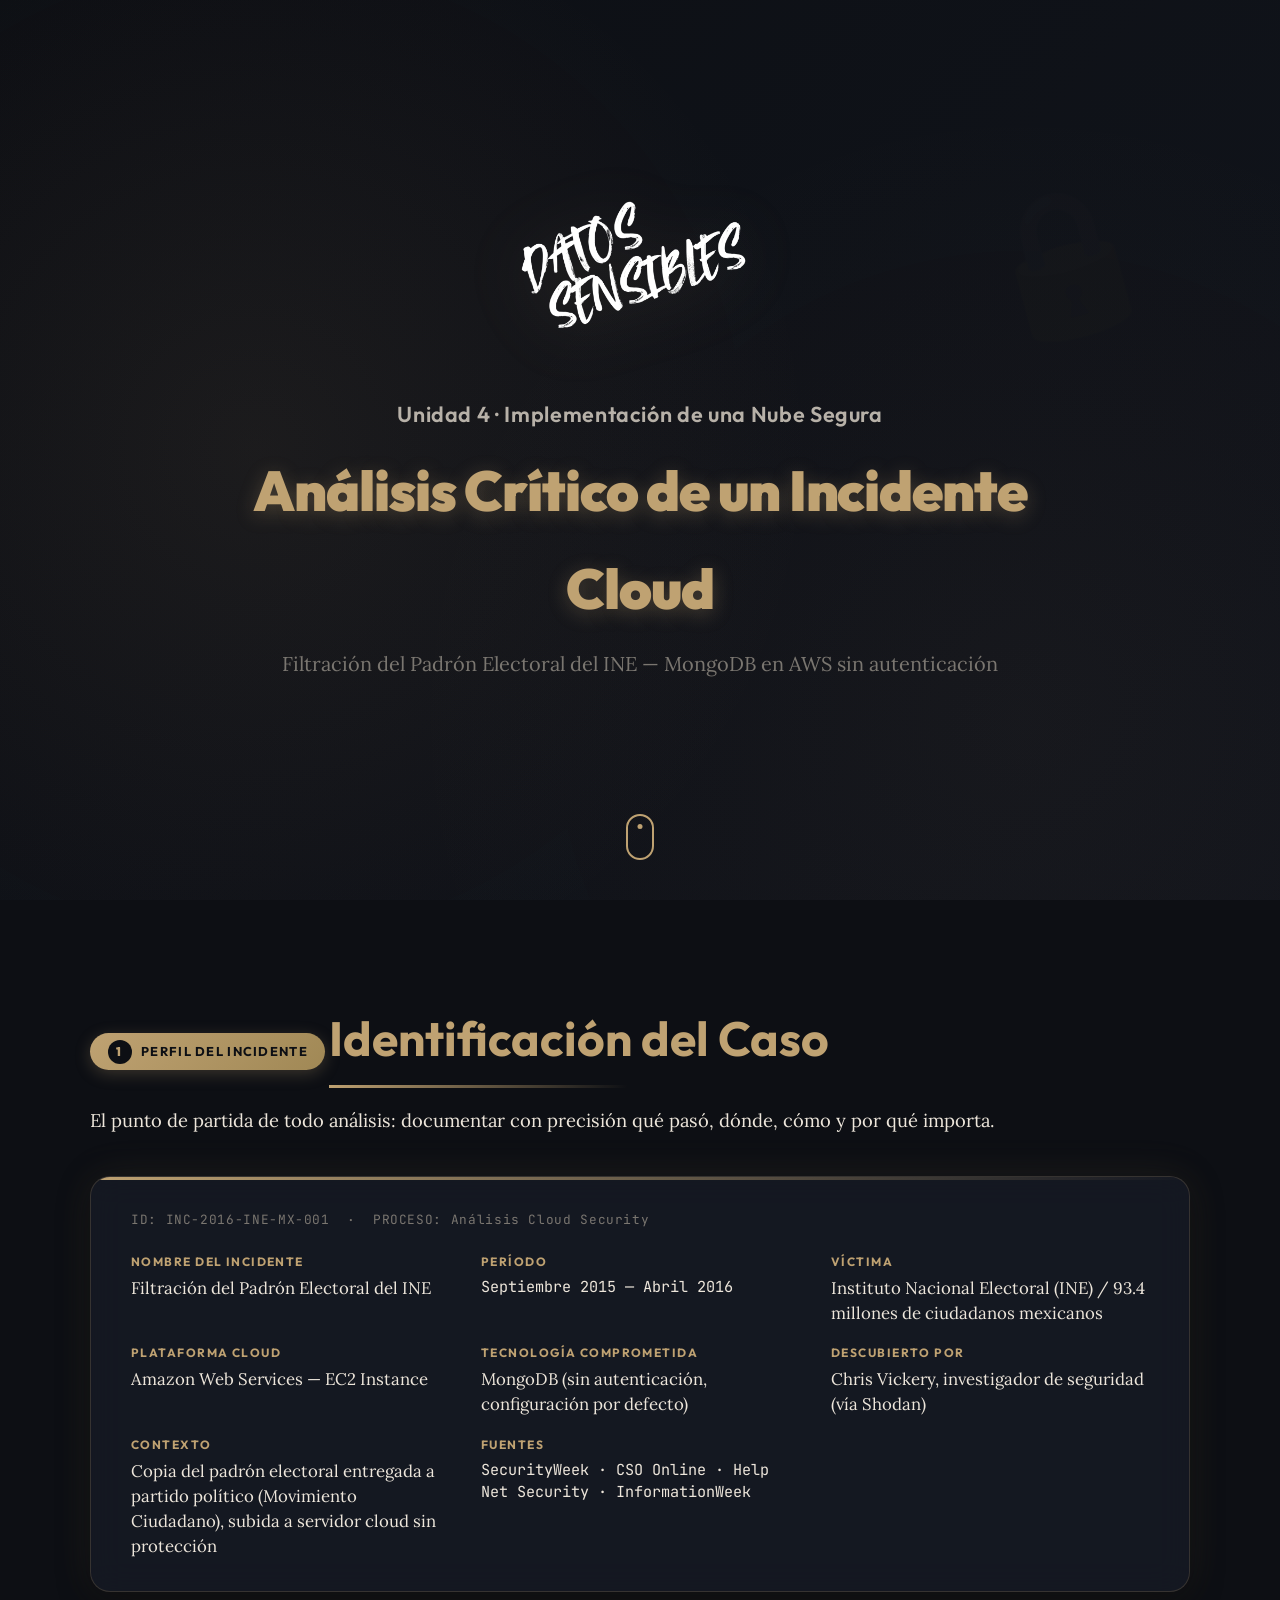
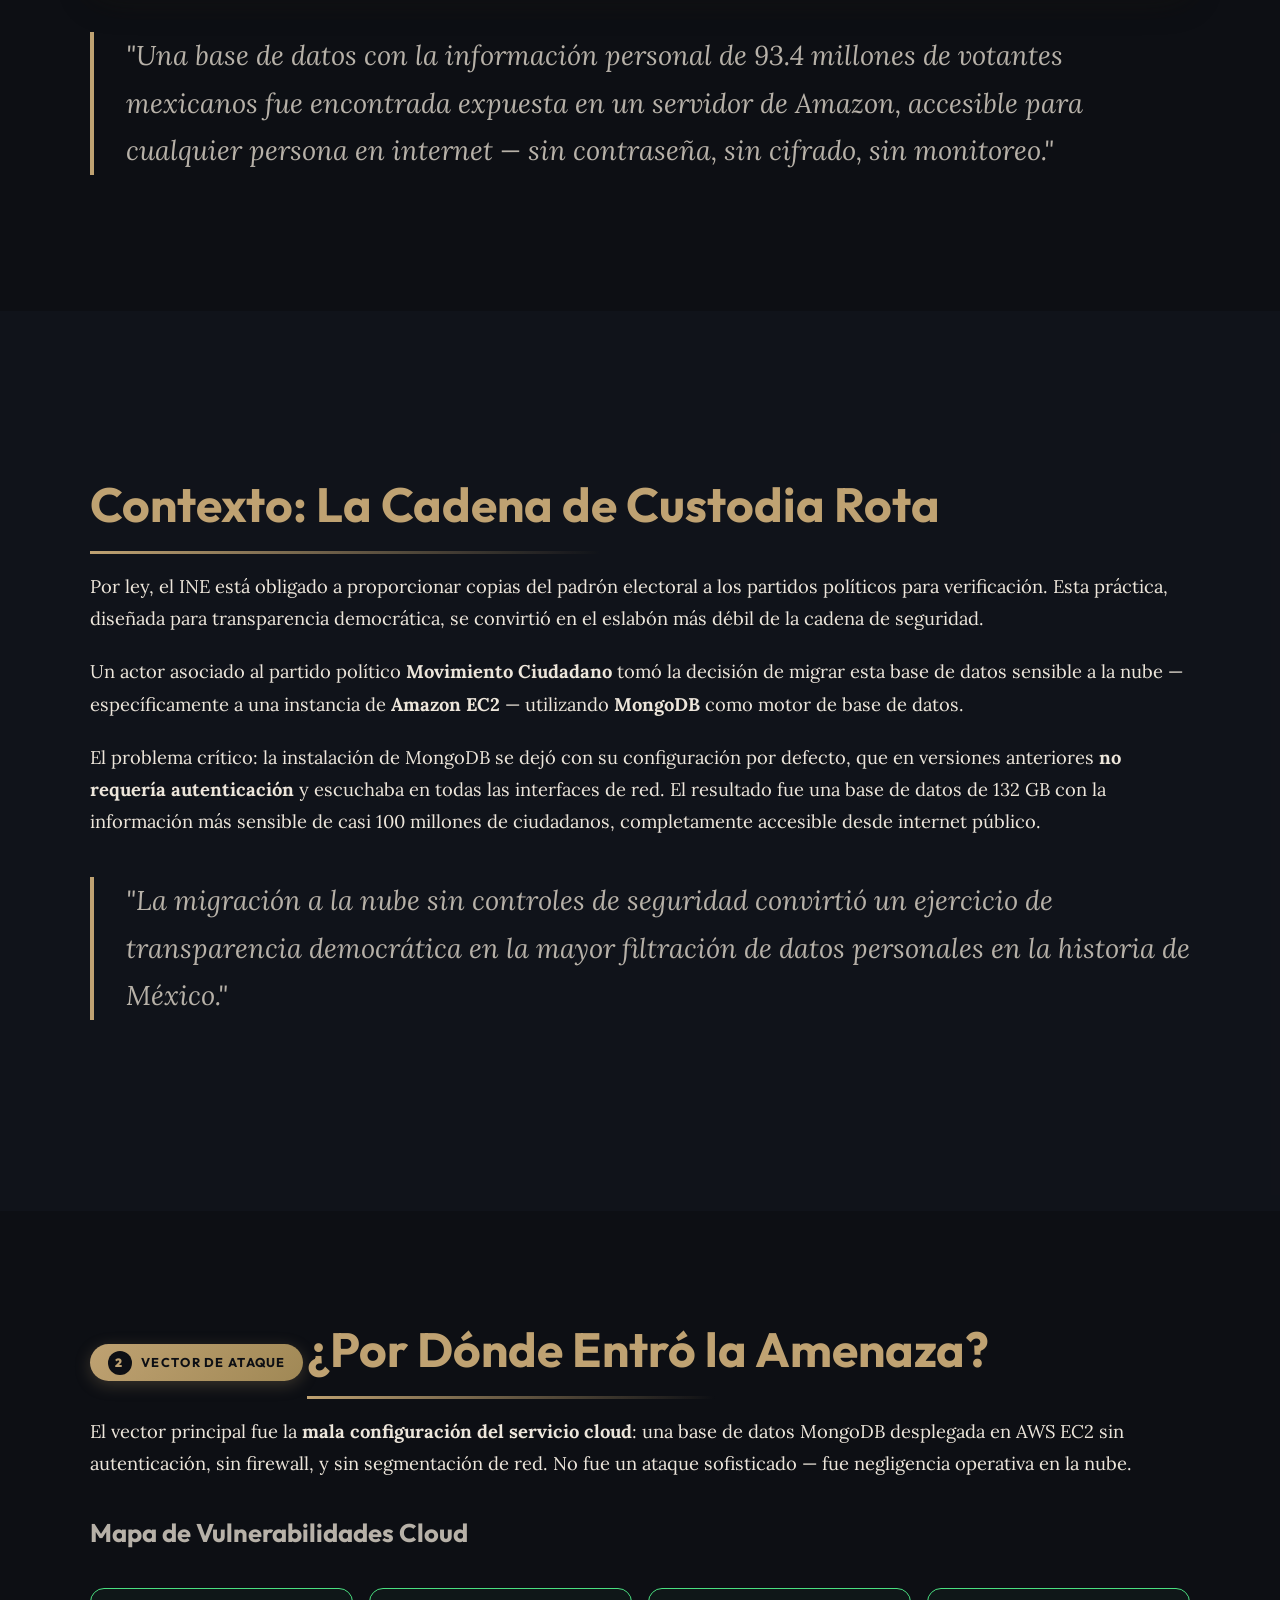
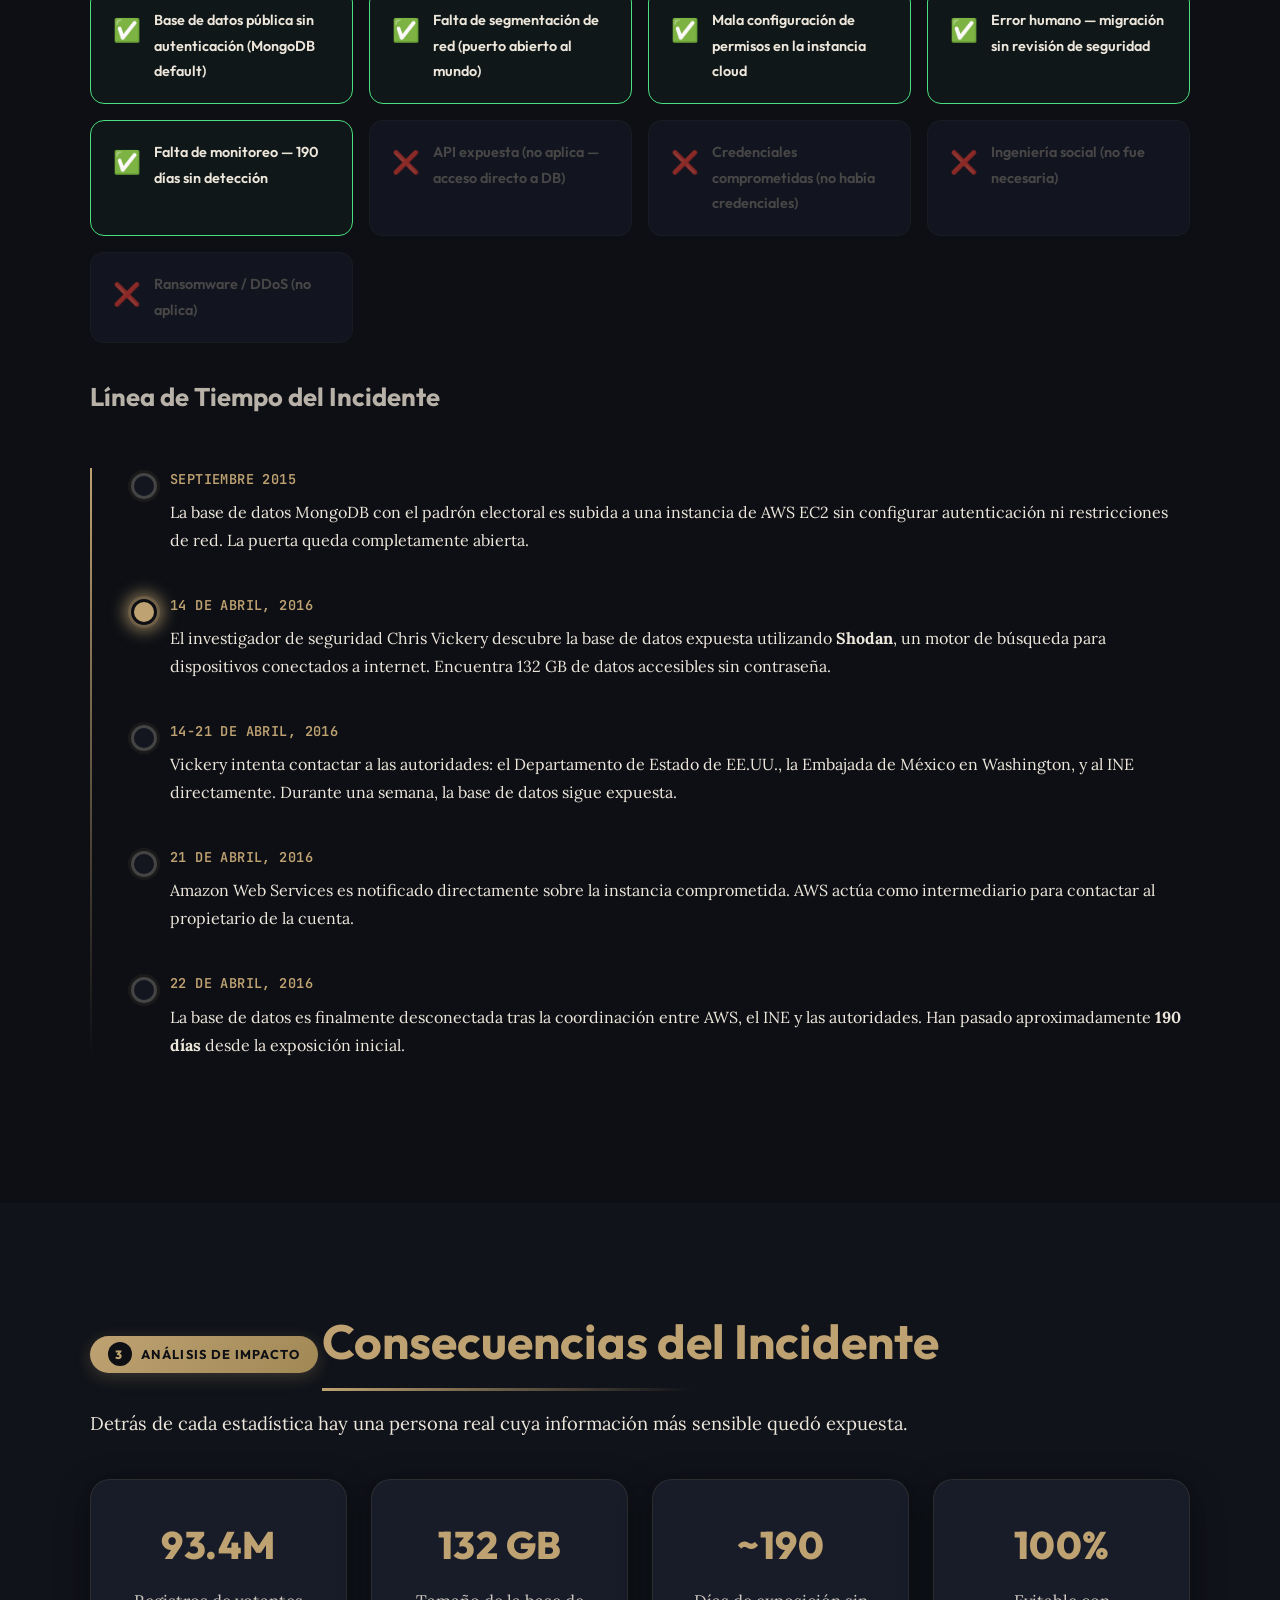
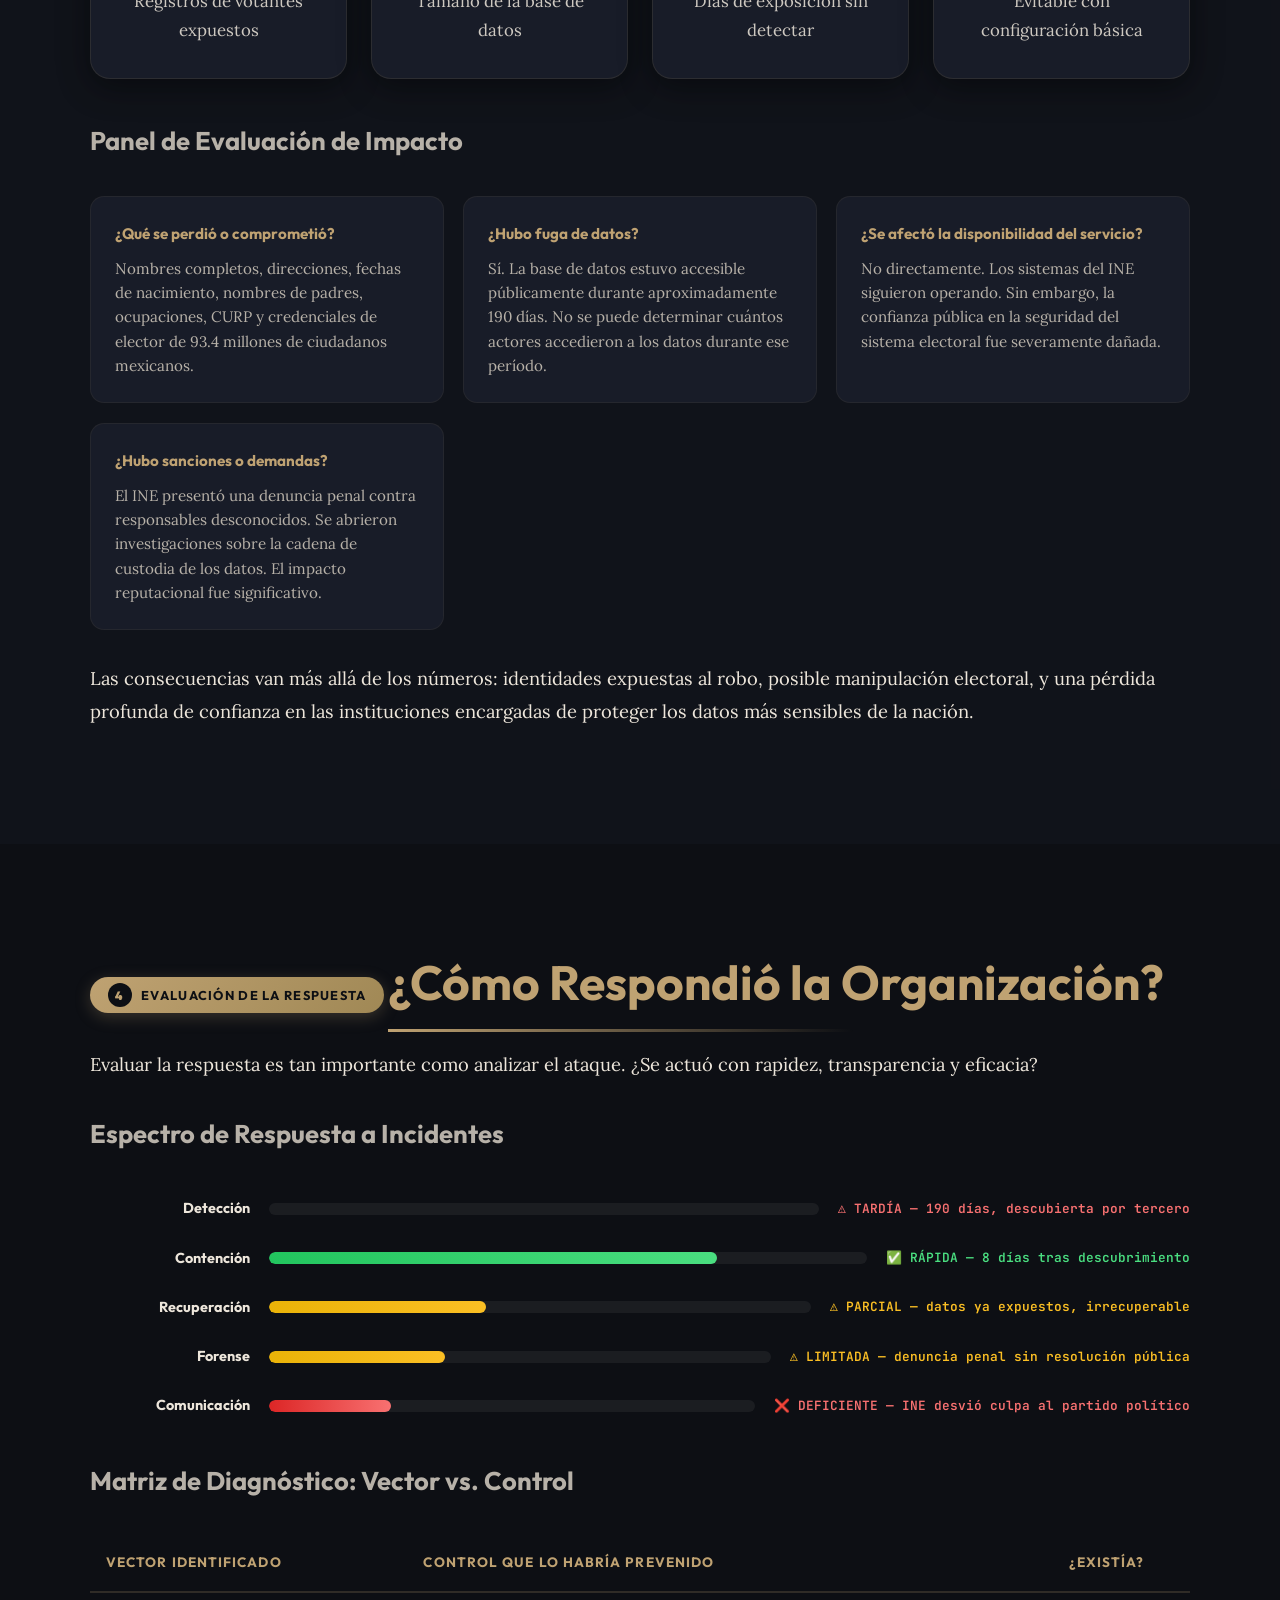
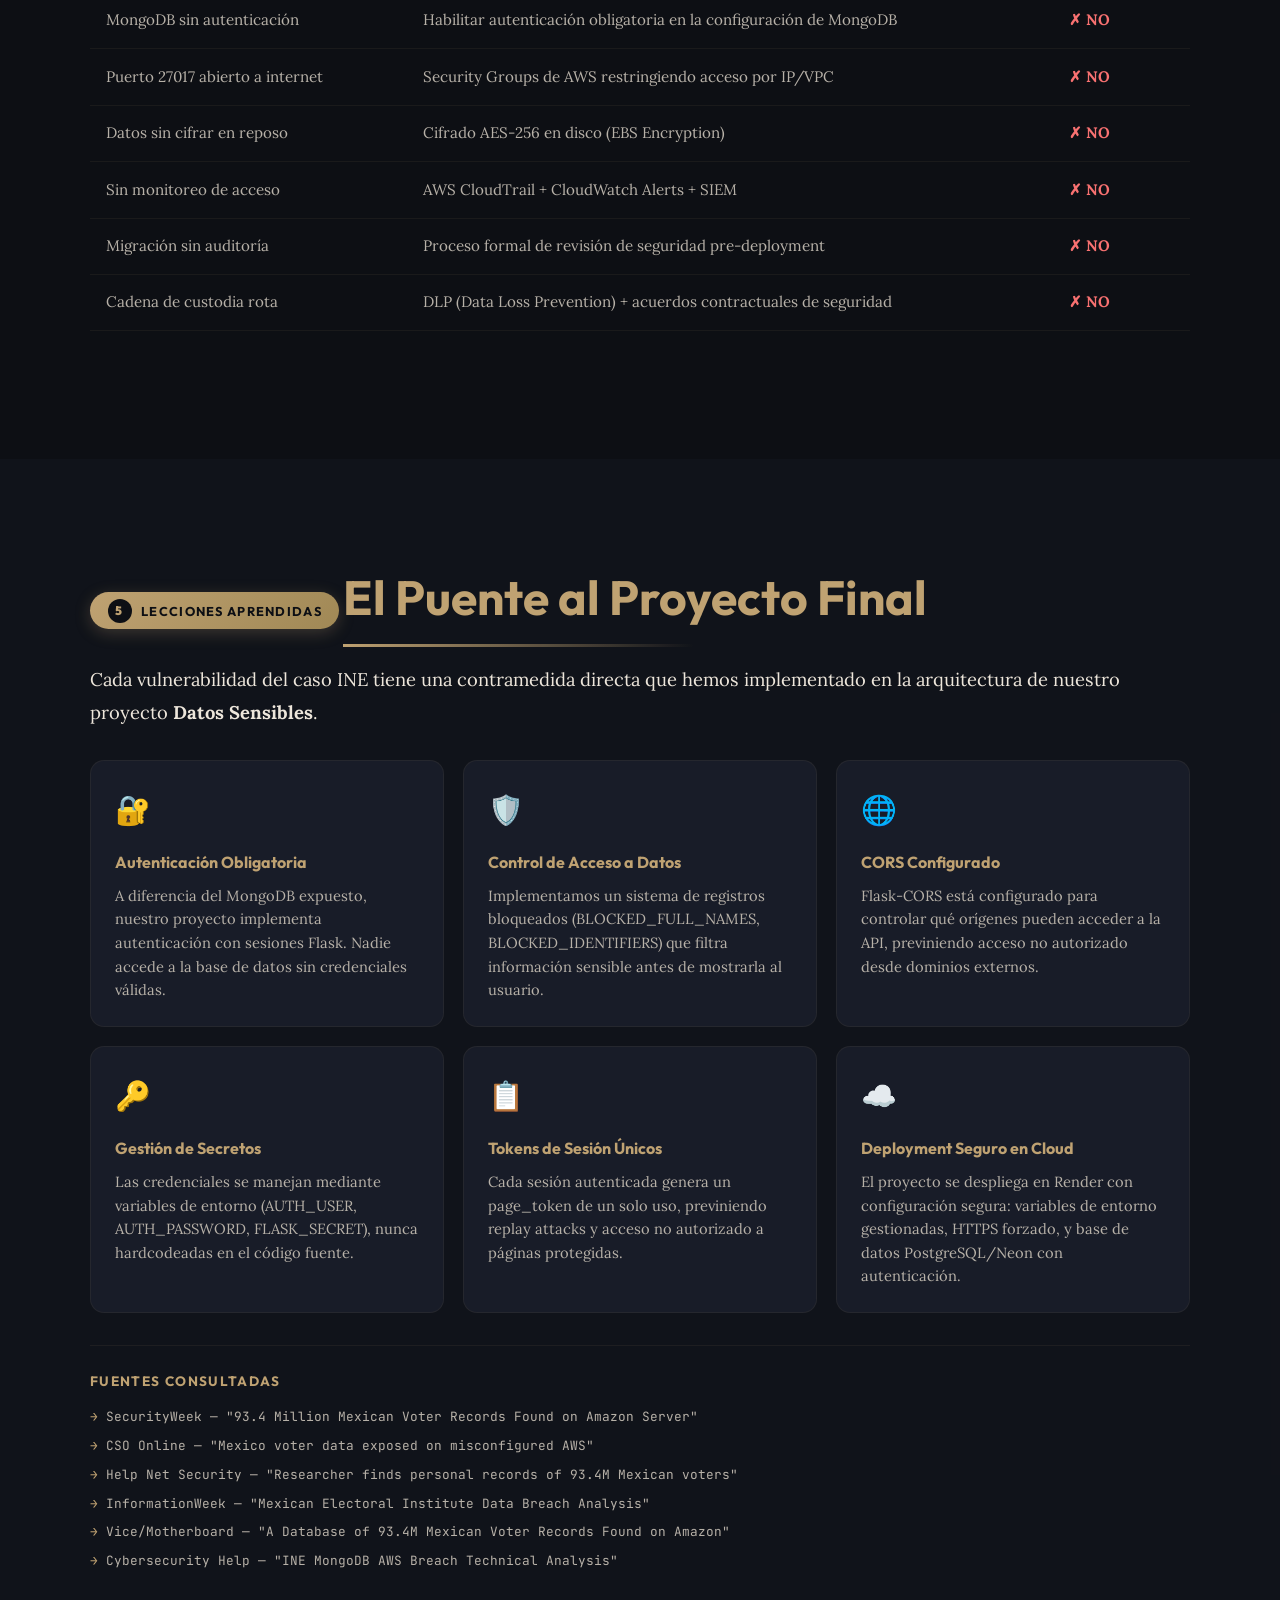
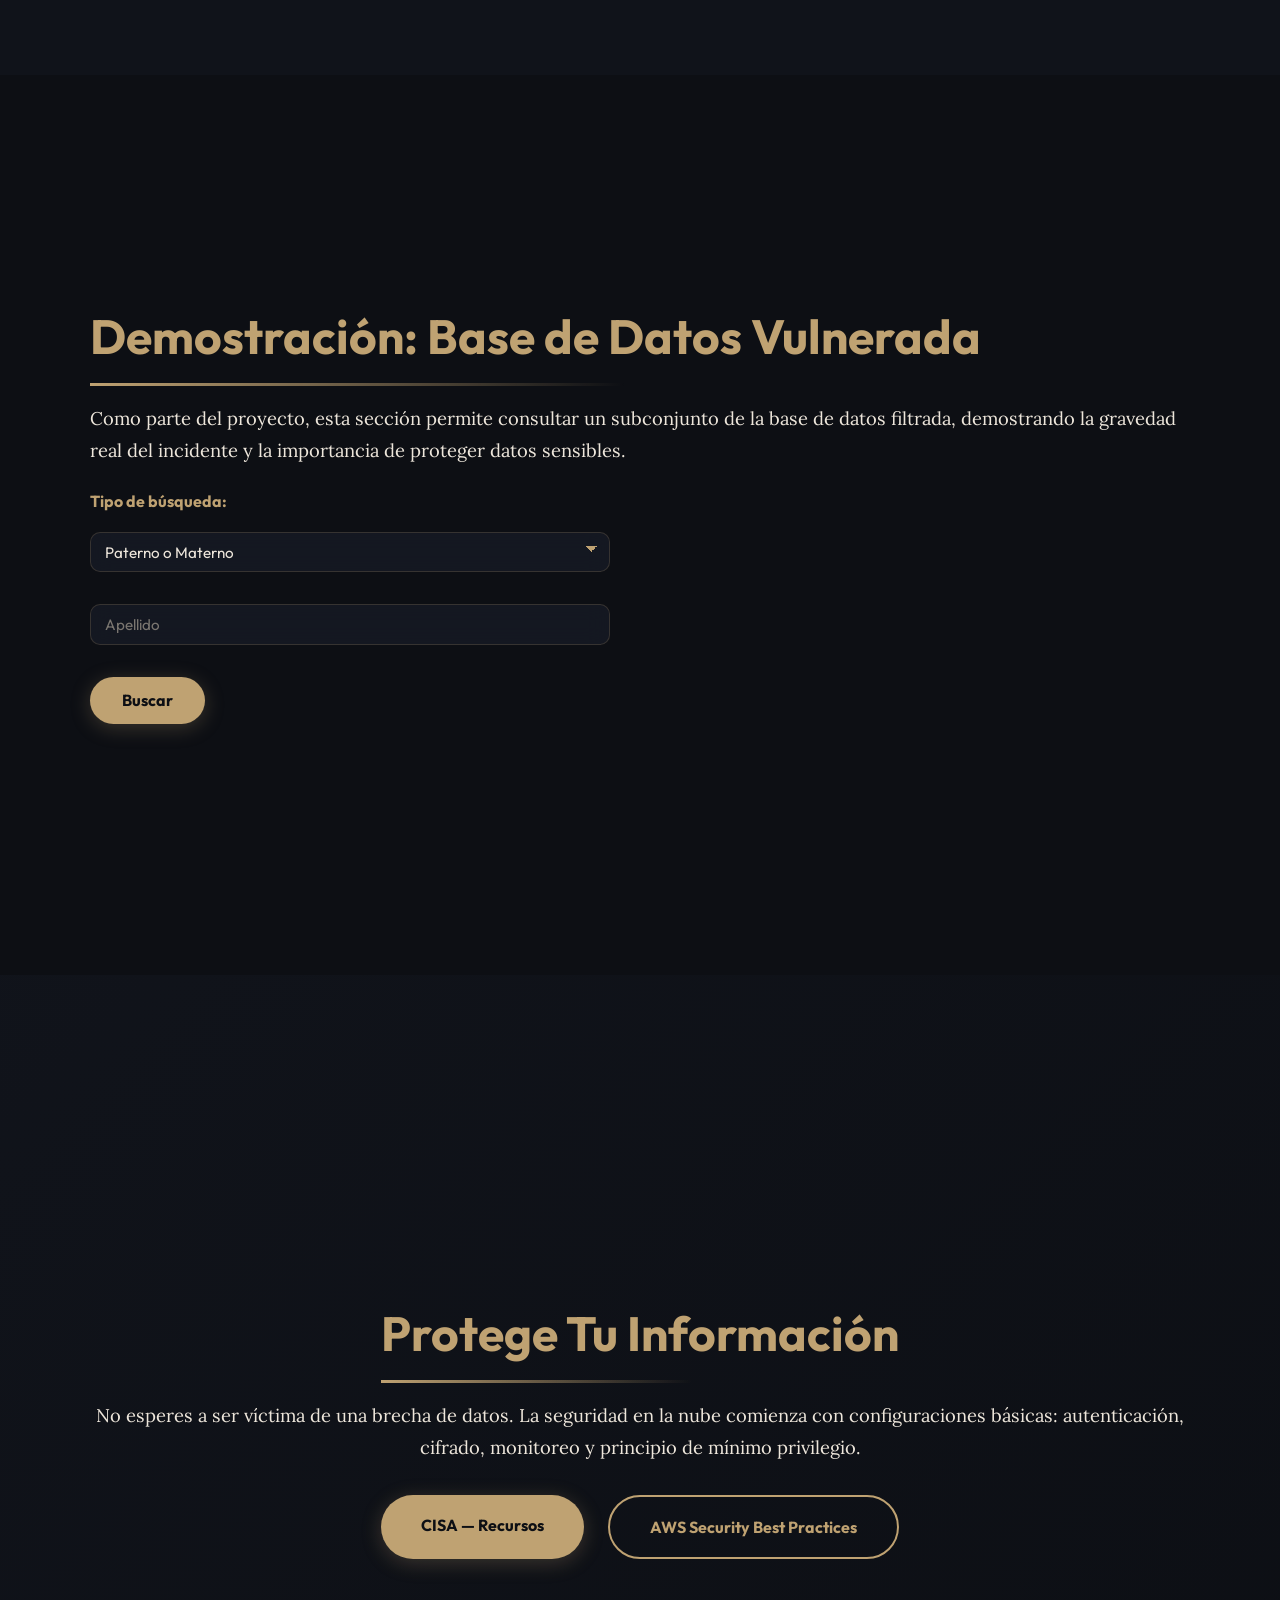
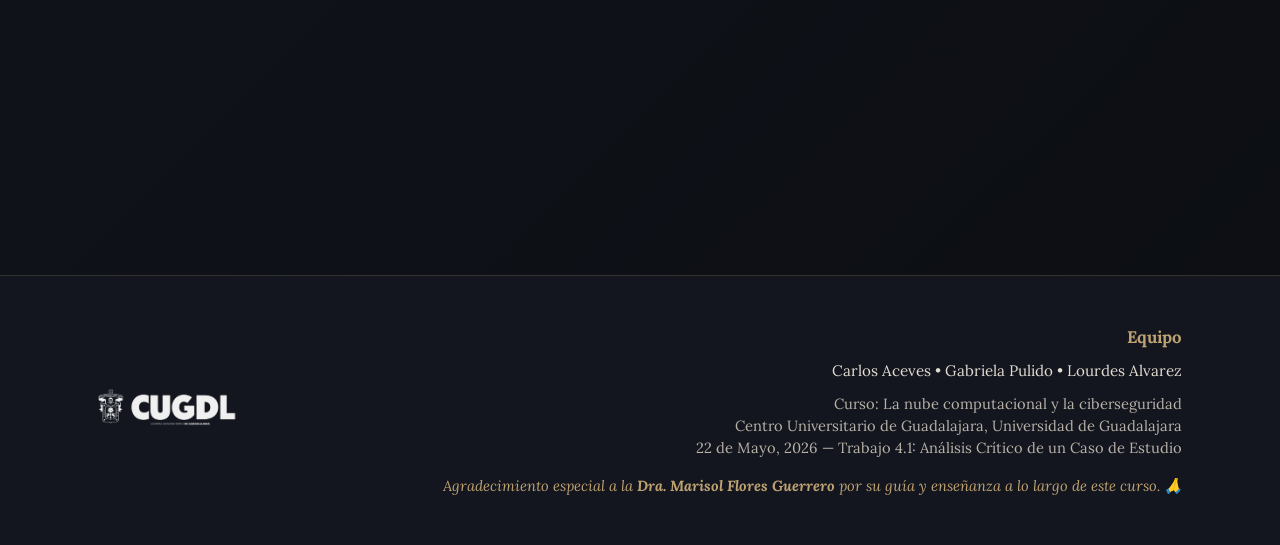
==== commit 9d5a1fbb: "Standardize repository layout, apply Glassmorphism theme to login/search and Outfit typography" ====
--- a/historia.html
+++ b/historia.html
@@ -8,7 +8,7 @@
   <meta name="description"
     content="Análisis crítico de la filtración del Padrón Electoral del INE (2016) como caso de estudio de seguridad en la nube. Unidad 4: Implementación de una nube segura.">
   <link
-    href="https://fonts.googleapis.com/css2?family=Lora:ital@0;1&family=Montserrat:wght@400;600;700;900&family=JetBrains+Mono:wght@400;600&display=swap"
+    href="https://fonts.googleapis.com/css2?family=Lora:ital@0;1&family=Montserrat:wght@400;600;700;900&family=JetBrains+Mono:wght@400;600&family=Outfit:wght@300;400;600;800&display=swap"
     rel="stylesheet">
   <style>
     /* ===== DESIGN TOKENS ===== */
@@ -38,7 +38,7 @@
       --shadow-card: 0 8px 32px rgba(0, 0, 0, 0.45);
       --shadow-glow: 0 0 40px rgba(191, 162, 114, 0.12);
       --font-body: 'Lora', serif;
-      --font-heading: 'Montserrat', sans-serif;
+      --font-heading: 'Outfit', sans-serif;
       --font-mono: 'JetBrains Mono', monospace;
     }
 
@@ -803,9 +803,11 @@
 
     #searchForm select,
     #searchForm input[type="text"] {
-      background: var(--bg-card);
+      background: var(--bg-glass);
+      backdrop-filter: blur(12px);
+      -webkit-backdrop-filter: blur(12px);
       color: var(--text-primary);
-      border: 1px solid var(--accent-dim);
+      border: 1px solid var(--border-accent);
       padding: 0.6rem 0.9rem;
       border-radius: 10px;
       font-family: var(--font-heading);
